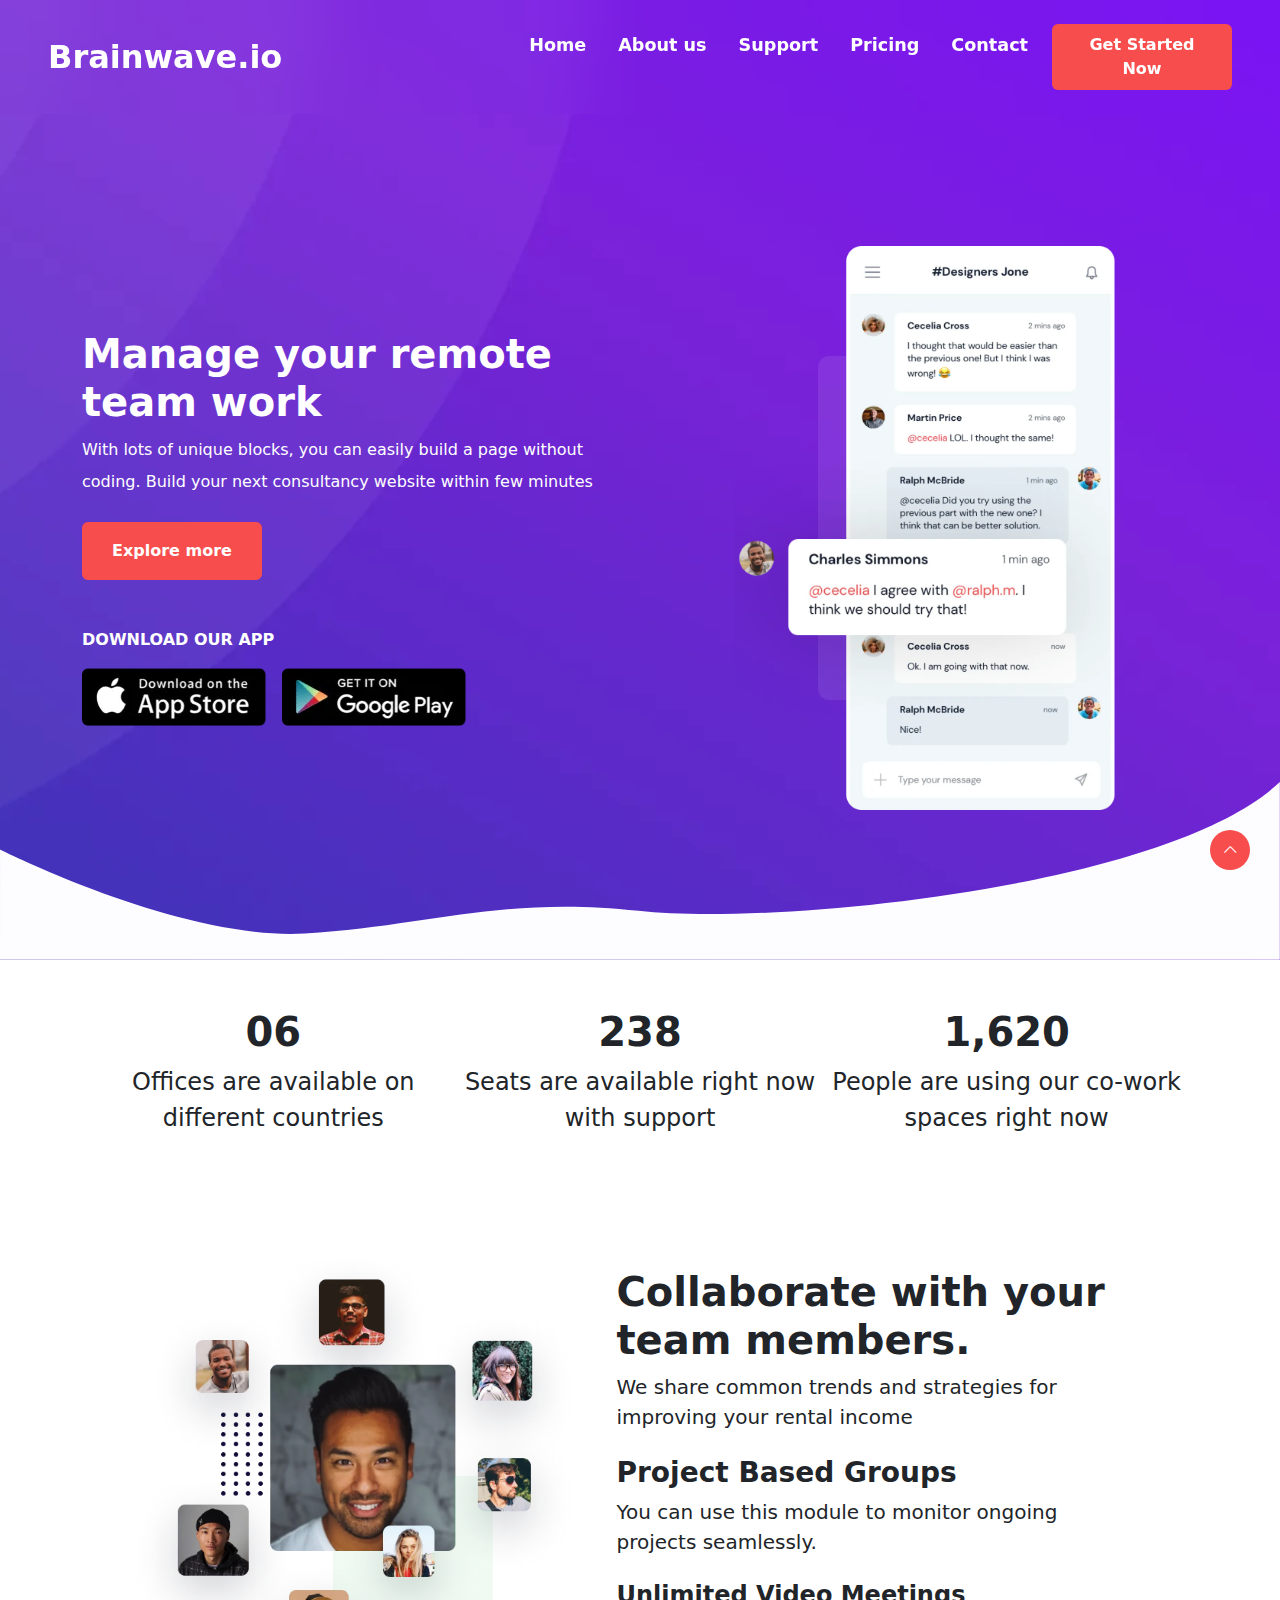
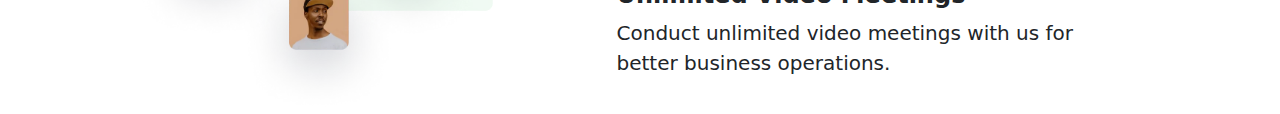
==== index.html @ dad7c4fa "first commit" ====
<!doctype html>
<html lang="en">
  <head>
    <meta charset="utf-8">
    <meta name="viewport" content="width=device-width, initial-scale=1">
    <title>Bootstrap demo</title>
    <link rel="stylesheet" href="styles.css">
    <link rel="stylesheet" href="https://cdn.jsdelivr.net/npm/bootstrap-icons@1.11.3/font/bootstrap-icons.min.css">
    <link href="https://cdn.jsdelivr.net/npm/bootstrap@5.3.3/dist/css/bootstrap.min.css" rel="stylesheet" integrity="sha384-QWTKZyjpPEjISv5WaRU9OFeRpok6YctnYmDr5pNlyT2bRjXh0JMhjY6hW+ALEwIH" crossorigin="anonymous">
</head>
  <body>
    <nav class="navbar navbar-expand-lg fixed-top navbar-light">
        <a class="navbar-brand text-white ms-5 fs-2" href="#">Brainwave.io</a>
        <button class="navbar-toggler me-5" type="button" data-toggle="collapse" data-target="#navbarNav" aria-controls="navbarNav" aria-expanded="false" aria-label="Toggle navigation">
          <span class="navbar-toggler-icon"></span>
        </button>
        <div class="collapse navbar-collapse" id="navbarNav">
          <ul class="navbar-nav fw-bold ms-auto gap-3 me-5 ps-5 py-3">
            <li class="nav-item">
              <a class="nav-link" href="#">Home</a>
            </li>
            <li class="nav-item">
              <a class="nav-link" href="#">About us</a>
            </li>
            <li class="nav-item">
              <a class="nav-link" href="#">Support</a>
            </li>
            <li class="nav-item">
              <a class="nav-link" href="#">Pricing</a>
            </li>
            <li class="nav-item">
              <a class="nav-link" href="#">Contact</a>
            </li>
            <li class="nav-item">
              <button class="btn btn-custom text-white fw-bold px-3 py-2" href="#">Get Started Now</button>
            </li>
          </ul>
        </div>
      </nav>
    <section class="hero overflow-hidden position-relative z-0 mb-4 mb-lg-0  ">
        <div class="hero-background pt-5">
            <div class="container mt-5 ">
                <div class="row gy-4 gy-md-8 pt-10 pt-lg-8 align-items-center">
                    <div class="col-lg-6 text-center text-lg-start">
                        <h1 class="fs-1 fs-lg-1 text-white fw-bold mb-2 mt-3 mt-lg-0">
                            Manage your remote team work
                        </h1>
                       <p class="fs-8 text-white mb-3 mb-lg-4 lh-lg">With lots of unique blocks, you can easily build a page without coding. Build your next consultancy website within few minutes</p>
                        <div><button class="btn btn-custom text-white px-4  fw-bold py-3"> Explore more</button></div>
                        <p class="mb-x1 text-white fs-10 button-text text-uppercase fw-bold lh-base text-300 mt-5">Download our app</p>
                        <div class="d-flex flex-wrap justify-content-center justify-content-lg-start gap-3 position-relative z-2">
                          <img class="img-fluid pointer" src="assets/App_Store.webp" alt="App Store">
                          <img class="img-fluid pointer"  src="assets/Play_Store.webp" alt="Google Play">
                      </div>
                    </div>
                    <div class="col-lg-6 position-lg-relative">
                        <div class="position-lg-absolute text-center z-1">
                            <img class="img-fluid" style="width: 70%;" src="assets/Frame.webp" alt="">
                        </div>
                    </div>
                </div>
            </div>
        </div>
        <div class="position-absolute bottom-0 start-0 end-0 z-1">
          <img class="w-100 " src="assets/Wave.svg" alt="">
        </div>
    </section>



    <section>
      <div class="container mt-5">
        <div class="row pb-6 pb-lg-8 g-3 g-lg-8 px-3 text-center">
          <div class="col-12 col-md-4">
            <h2 class="fw-bold fs-1 mb-2">06</h2>
            <p class=" fs-4 ">Offices are available on different countries</p>
          </div>
          <div class="col-12 col-md-4">
            <h3 class="fw-bold fs-1 mb-2">238</h3>
            <p class=" fs-4">Seats are available right now with support</p>
          </div>
          <div class="col-12 col-md-4">
            <h3 class="fw-bold fs-1 mb-2">1,620</h3>
            <p class=" fs-4"> People are using our co-work spaces right now</p>
          </div>
        </div>
      </div>
    </section>

    <section class="mt-5">
      <div class="container pt-5">
        <div class="row d-flex align-items-center justify-content-center">
          <div class="col-12 col-lg-6 col-xl-5">
            <div class="image-grid-placeholder">
              <img src="assets/Team.webp" alt="Placeholder Image" class="img-fluid">
            </div>
          </div>
          <div class="col-md-6 px-4">
            <h2 class="fs-1 fw-bold mb-2 text-center text-lg-start">Collaborate with your team members.</h2>
            <p class="fs-5 mb-4 text-center text-lg-start"">We share common trends and strategies for improving your rental income</p>

            <h3 class="fs-3 fw-bold mt-4">Project Based Groups</h3>
            <p class="fs-5 mb-3">You can use this module to monitor ongoing projects seamlessly.</p>

            <h3 class="fs-4 fw-bold mt-4">Unlimited Video Meetings</h3>
            <p class="fs-5">Conduct unlimited video meetings with us for better business operations.</p>
          </div>
        </div>
      </div>
    </section>

    <a href="#" class="to-top text-center"><i class="bi bi-chevron-up text-white"></i> </a>
    <script>
       var nav = document.querySelector('nav');

      window.addEventListener('scroll', function() {
      if (window.pageYOffset > 50) {
      nav.classList.add('bg-dark', 'shadow');
     } else {
     nav.classList.remove('bg-dark', 'shadow');
    }
});

    </script>
      <script src="https://code.jquery.com/jquery-3.5.1.slim.min.js"></script>
      <script src="https://cdn.jsdelivr.net/npm/@popperjs/core@2.5.3/dist/umd/popper.min.js"></script>
      <script src="https://stackpath.bootstrapcdn.com/bootstrap/4.5.2/js/bootstrap.min.js"></script>
    <script src="https://cdn.jsdelivr.net/npm/bootstrap@5.3.3/dist/js/bootstrap.bundle.min.js" integrity="sha384-YvpcrYf0tY3lHB60NNkmXc5s9fDVZLESaAA55NDzOxhy9GkcIdslK1eN7N6jIeHz" crossorigin="anonymous"></script>
  </body>
</html>
---- styles.css ----
html {
    scroll-behavior: smooth;
    overflow-x: hidden !important;
  }
  ::selection {
    color: rgb(255, 255, 255) !important;
    background: rgb(71, 193, 1);
  }
  
  :root{
    --button-bg: #F74D4D;
    --button-hover: #b43636;

  }  

  .navbar-brand {
    color: white;
    font-weight: bold;
  }
  .navbar-scrolled{
    background-color: rgb(49, 60, 89) !important;
  }
  .navbar-nav .nav-link {
    color: white !important;
  }
  .btn-custom {
    background-color:  var(--button-bg) !important;
    color: white;
  }
  .btn-custom:hover{
    background-color: var(--button-hover) !important;
  }
  .pointer:hover {
    cursor: pointer;
  }
  img{
    height: 100%;
    object-fit: cover;
  }
  .to-top{
    background-color: var(--button-bg);
    position: fixed !important;
    bottom: 30px !important;
    right: 30px !important;
    width: 40px;
    height: 40px;
  display: flex !important;
  align-items: center !important;;
  justify-content: center !important;
  font-size: 15px !important;
  border-radius: 50%;
  }

 .hero-background{
    background-image: url('assets/BG.webp');
    background-position: center;
    background-size: cover !important;
    background-repeat: no-repeat;
    min-height: 60rem !important;
    display: flex !important;
    align-items: center;
 }

.hero-section {
  padding: 50px 20px;
}
.hero-section h1 {
  font-size: 3rem;
  font-weight: bold;
}
.hero-section p {
  font-size: 1.25rem;
  margin: 20px 0;
}
.btn-custom {
  background-color: var(--button-bg);
  color: white;
  border: none;
  padding: 10px 20px;
  font-size: 1.2rem;
  border-radius: 5px;
  width: 20vh;
}
.chat-placeholder {
  background-color: #dfe6e9;
  width: 300px;
  height: 600px;
  border-radius: 20px;
}
.app-buttons {
  margin-top: 20px;
}
.app-buttons img {
  width: 150px;
  margin: 10px;
}
.navbar {
  background-color: transparent !important;
  backdrop-filter: blur(30px) !important;
  transition: .5s;
}
.navbar-light .navbar-toggler-icon{
  background-image: url("data:image/svg+xml,%3csvg xmlns='http://www.w3.org/2000/svg' viewBox='0 0 30 30'%3e%3cpath stroke='rgba%28255, 255, 255, 1%29' stroke-linecap='round' stroke-miterlimit='10' stroke-width='2' d='M4 7h22M4 15h22M4 23h22'/%3e%3c/svg%3e");
}
.navbar-light .navbar-toggler{
  border: 0;
}
.navbar-nav .nav-link {
  color: white !important;
  font-size: 1.1rem;
}
.btn-get-started {
  background-color: var(--button-bg);
  color: white;
  border: none;
  border-radius: 5px;
  padding: 5px 10px;
  font-size: 1rem;
}
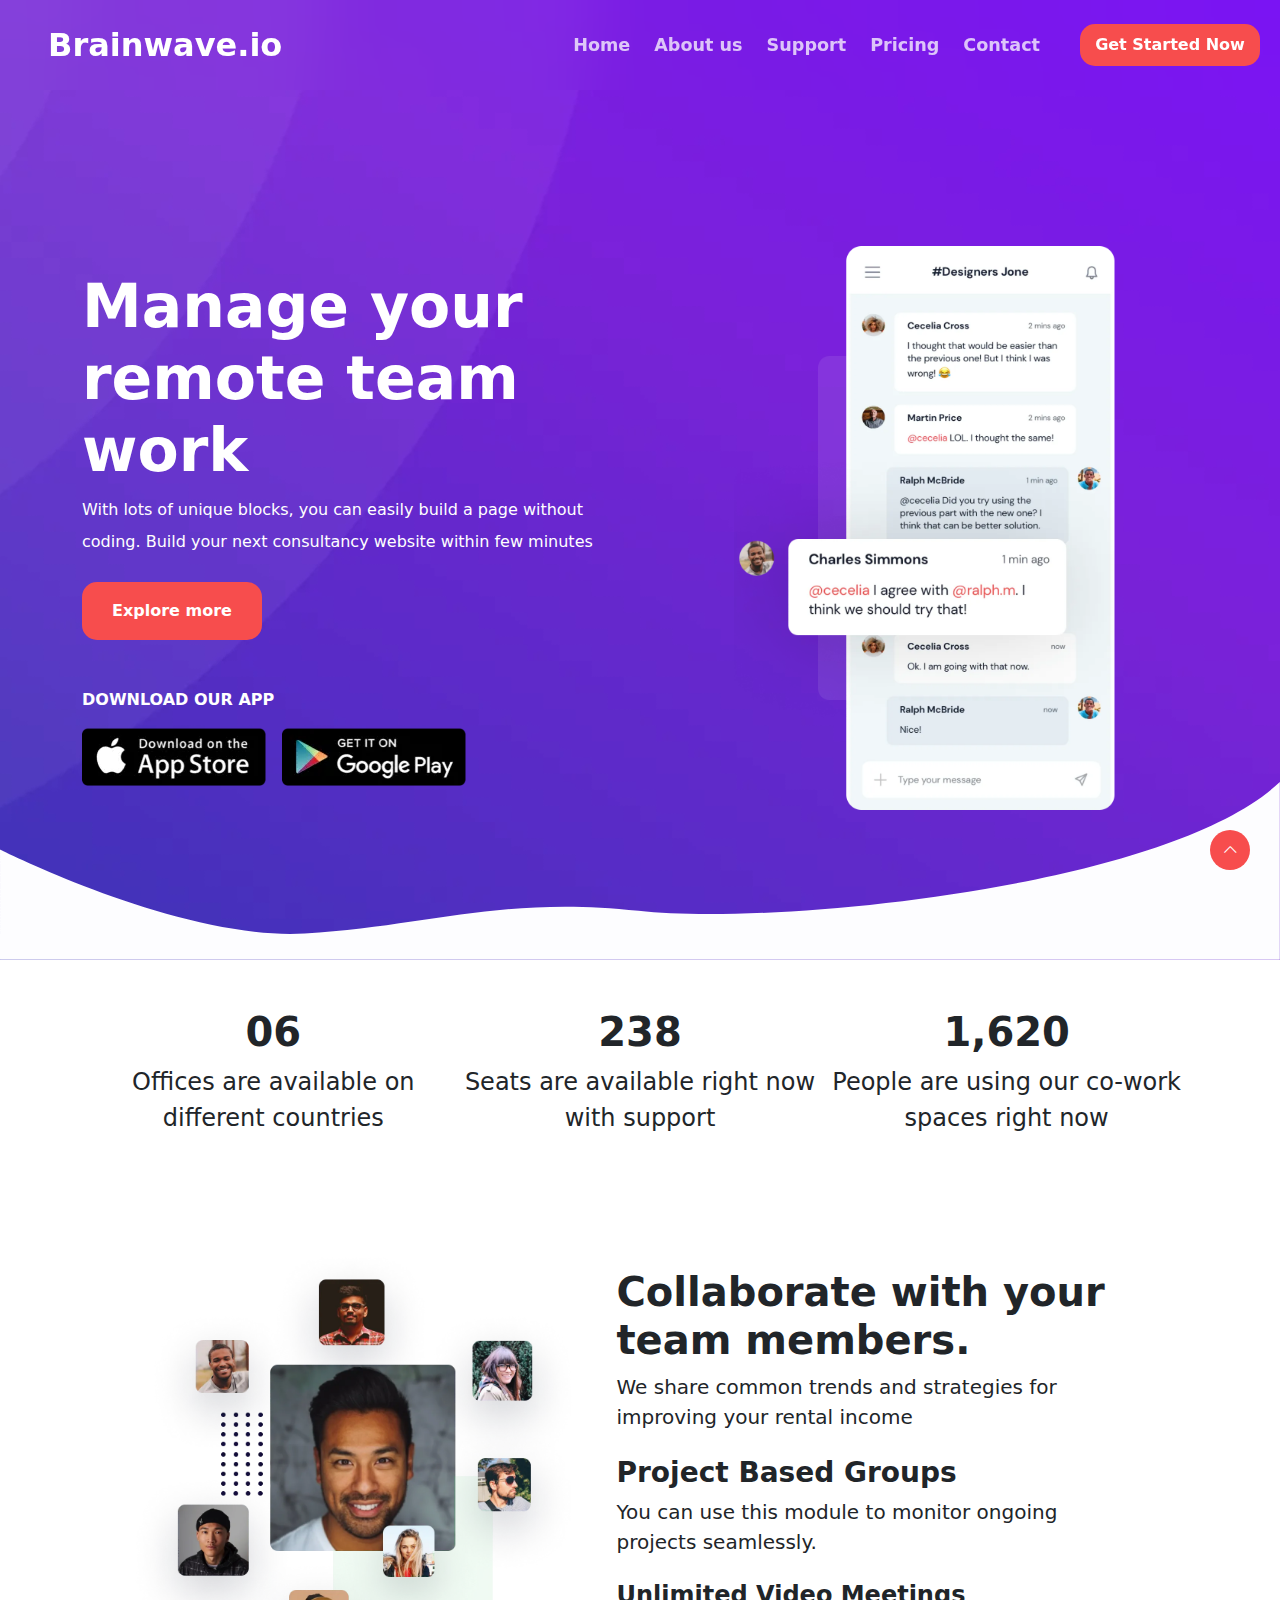
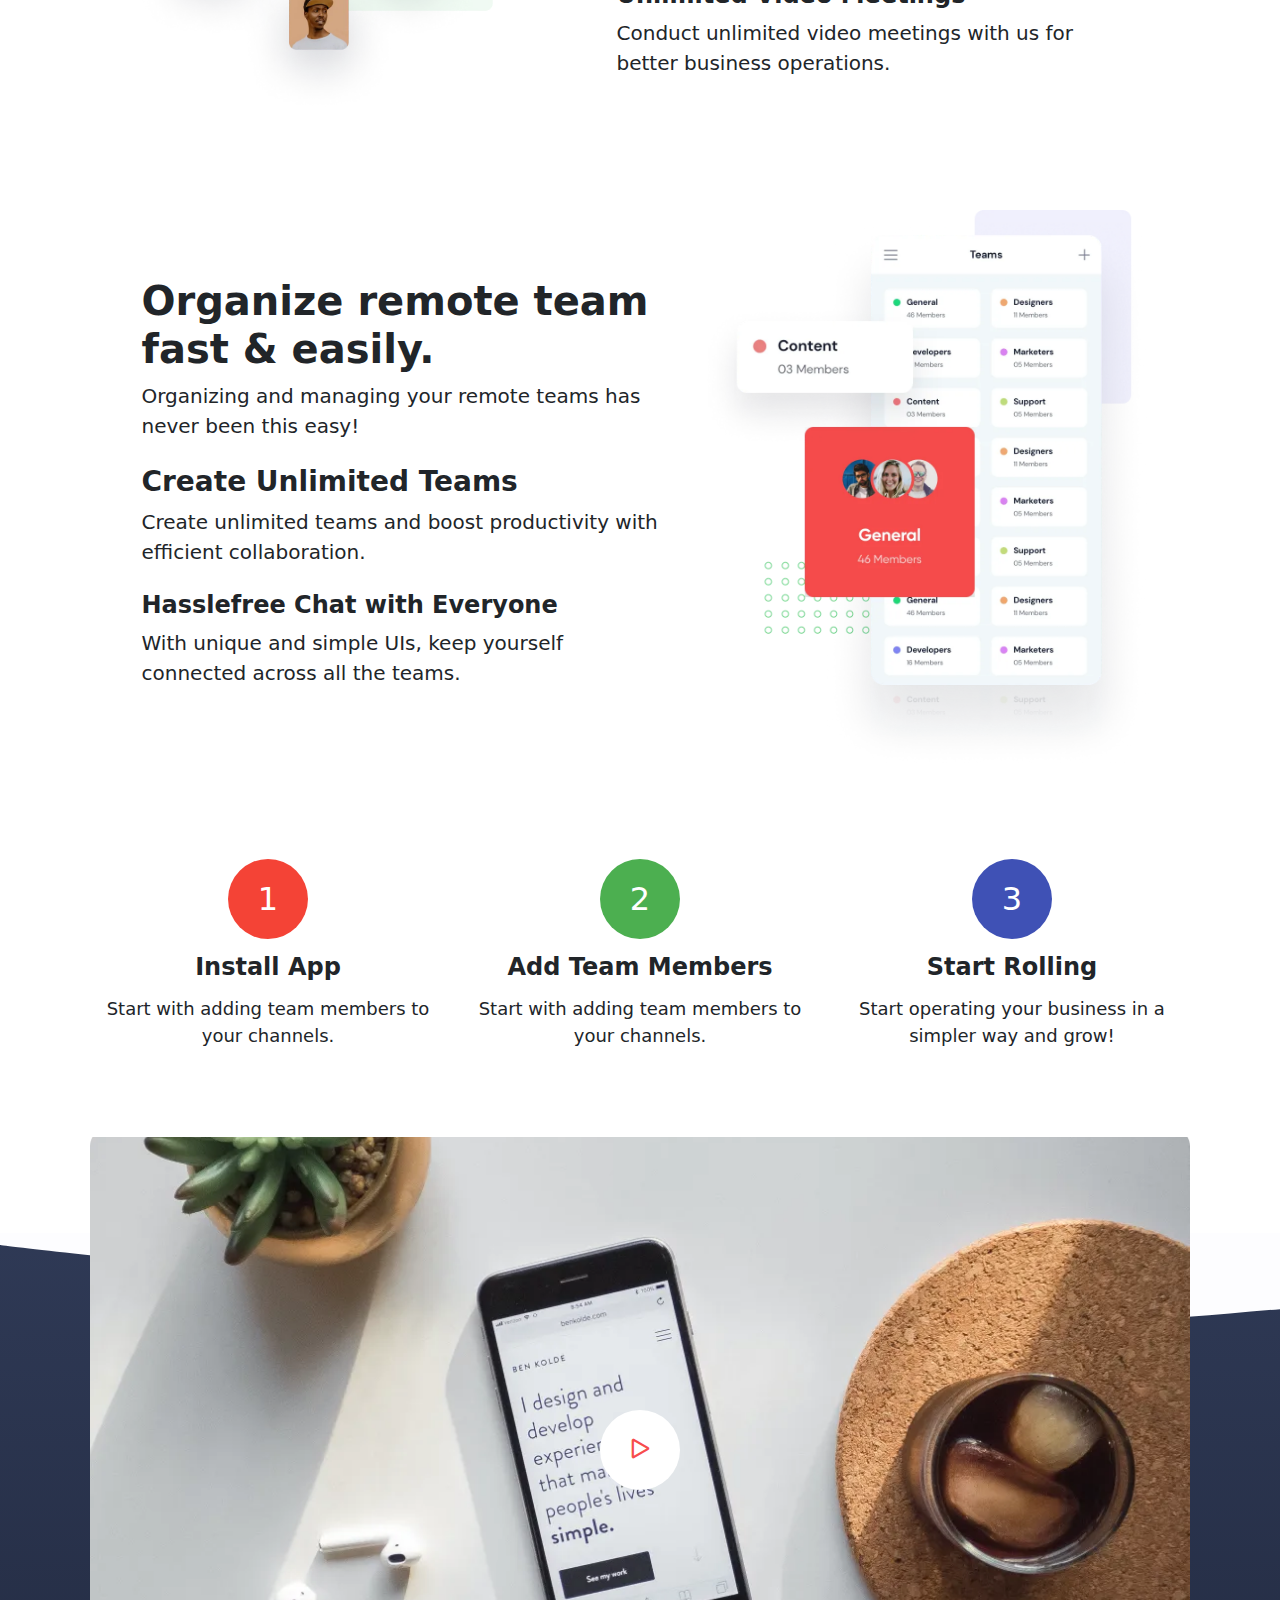
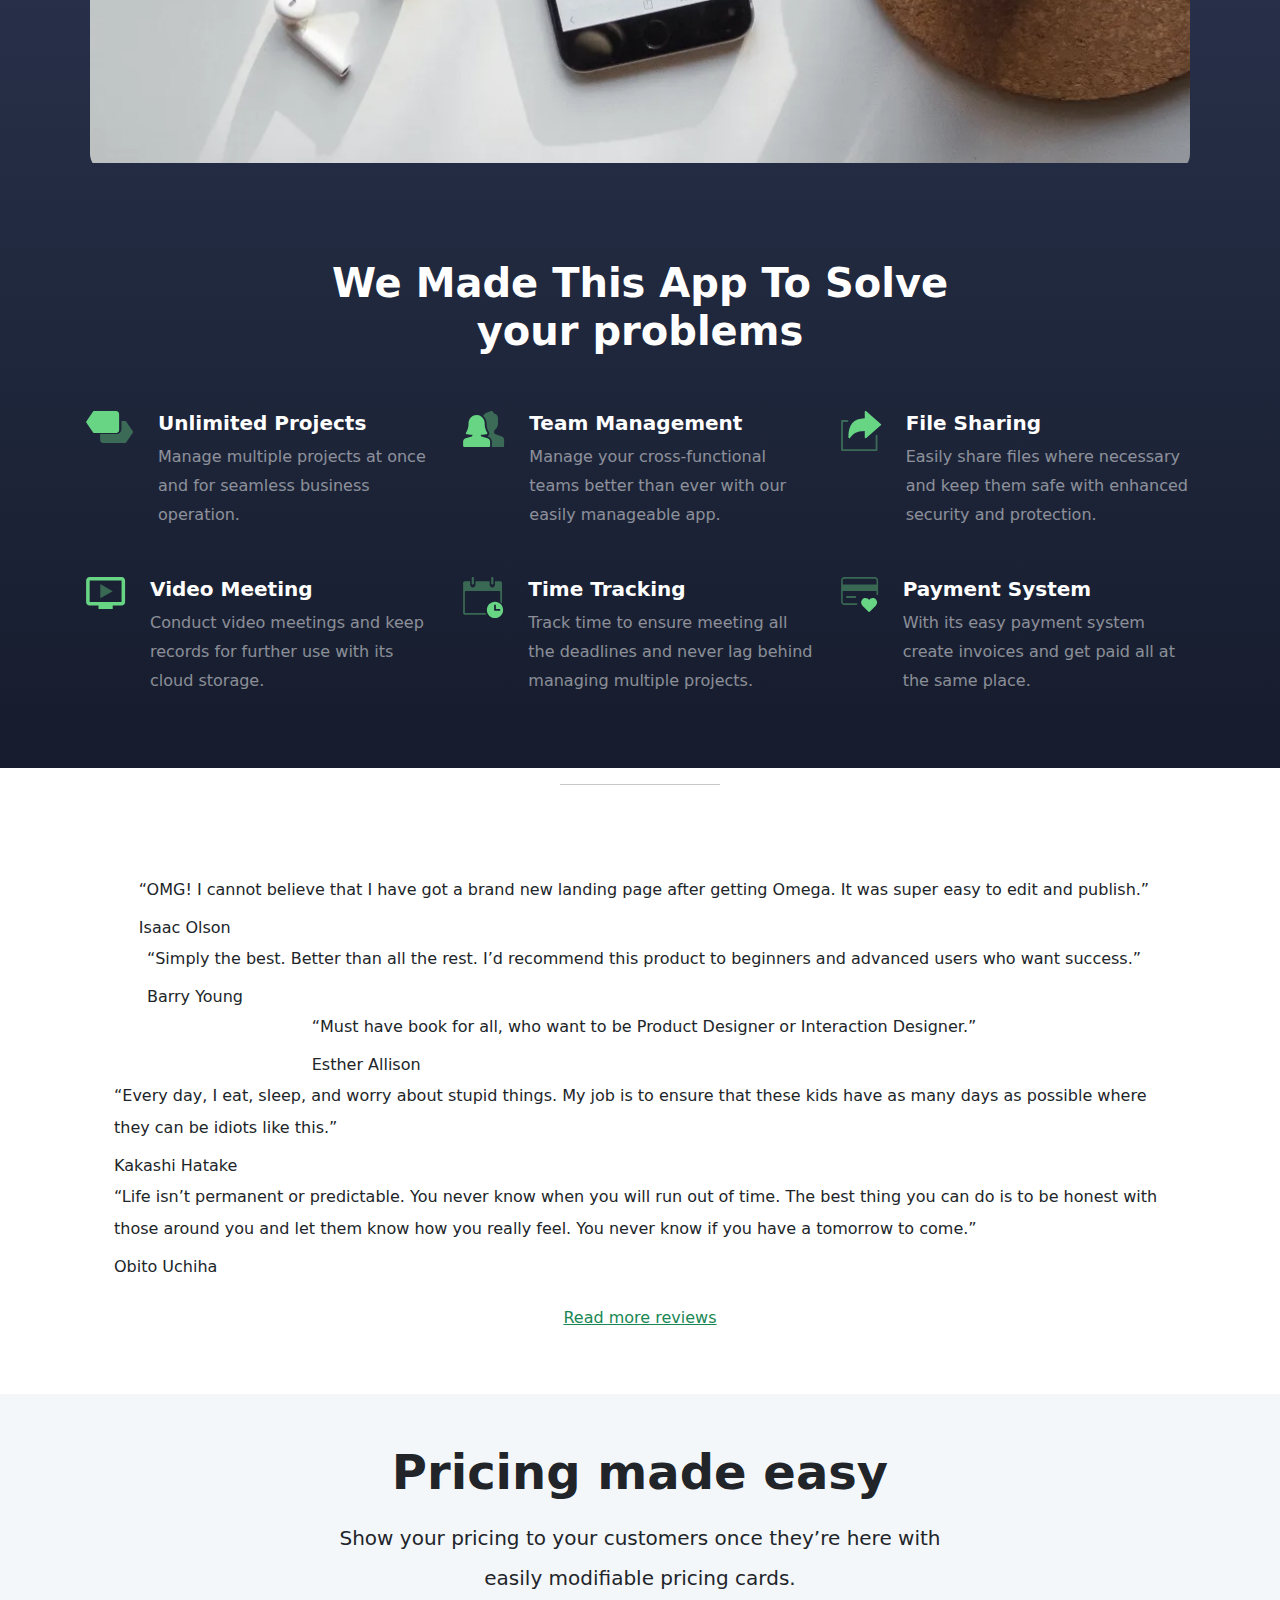
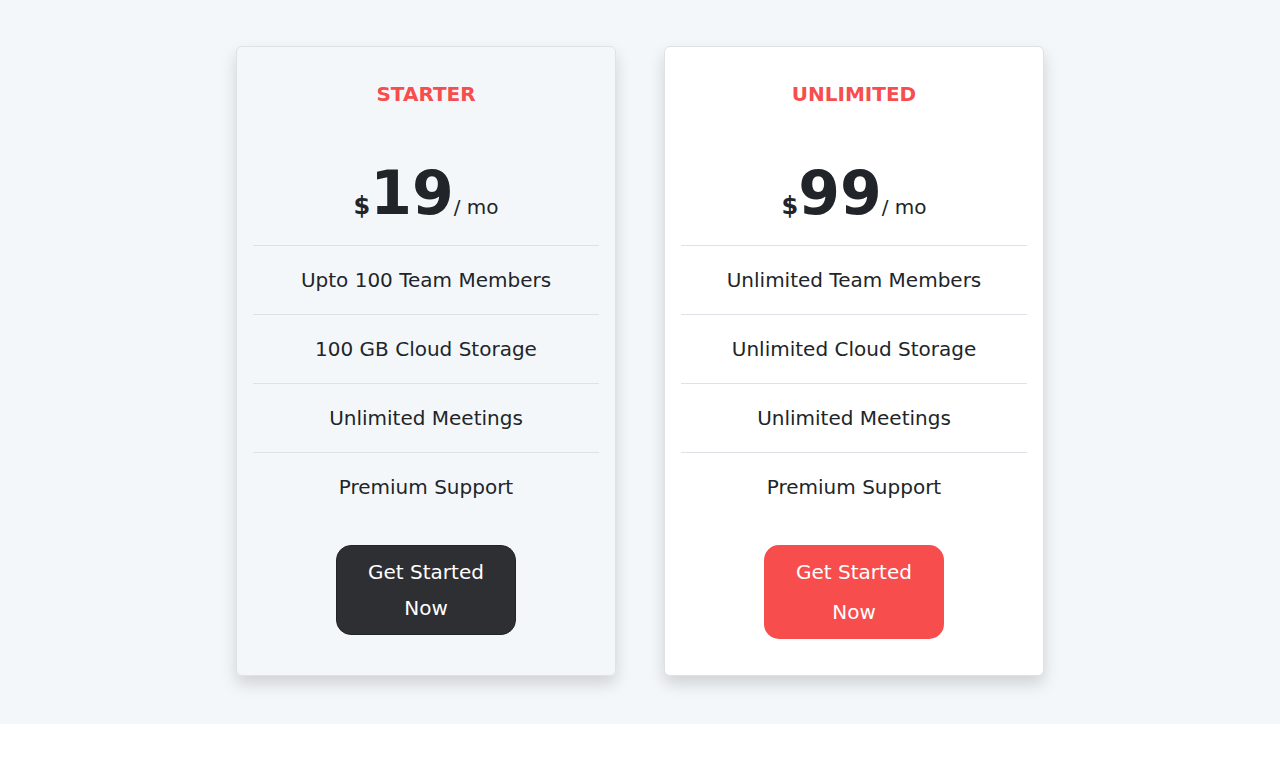
==== commit cfa7e80d: "commit" ====
--- a/index.html
+++ b/index.html
@@ -2,39 +2,48 @@
 <html lang="en">
   <head>
     <meta charset="utf-8">
+    <meta name="description" content="Practicing bootstrap">
     <meta name="viewport" content="width=device-width, initial-scale=1">
-    <title>Bootstrap demo</title>
+    <title>brainwaveio | Landing Page Template</title>
     <link rel="stylesheet" href="styles.css">
     <link rel="stylesheet" href="https://cdn.jsdelivr.net/npm/bootstrap-icons@1.11.3/font/bootstrap-icons.min.css">
     <link href="https://cdn.jsdelivr.net/npm/bootstrap@5.3.3/dist/css/bootstrap.min.css" rel="stylesheet" integrity="sha384-QWTKZyjpPEjISv5WaRU9OFeRpok6YctnYmDr5pNlyT2bRjXh0JMhjY6hW+ALEwIH" crossorigin="anonymous">
 </head>
   <body>
-    <nav class="navbar navbar-expand-lg fixed-top navbar-light">
-        <a class="navbar-brand text-white ms-5 fs-2" href="#">Brainwave.io</a>
-        <button class="navbar-toggler me-5" type="button" data-toggle="collapse" data-target="#navbarNav" aria-controls="navbarNav" aria-expanded="false" aria-label="Toggle navigation">
+    <nav class="navbar navbar-expand-lg fixed-top navbar-light pe-3 py-2">
+        <a class="navbar-brand text-white ms-5 fs-2 navbar-991-none" href="#">Brainwave.io</a>
+        <a href="navbar-brand text-white fs-2 "><img src="assets/logo.svg" alt="smaller-logo" class="ms-3 logo-dp"></a>
+
+
+
+
+        <a href="" class="btn btn-custom text-white fw-bold me-1  py-2">Get Started Now</a>
+
+        <button class="navbar-toggler me-2" type="button" data-toggle="collapse" data-target="#navbarNav" aria-controls="navbarNav" aria-expanded="false" aria-label="Toggle navigation">
           <span class="navbar-toggler-icon"></span>
         </button>
         <div class="collapse navbar-collapse" id="navbarNav">
-          <ul class="navbar-nav fw-bold ms-auto gap-3 me-5 ps-5 py-3">
+          <ul class="navbar-nav fw-bold ms-auto  gap-2 me-2 px-4 py-3">
             <li class="nav-item">
               <a class="nav-link" href="#">Home</a>
             </li>
             <li class="nav-item">
-              <a class="nav-link" href="#">About us</a>
+              <a class="nav-link border-top-nav" href="#about">About us</a>
+            </li>
+            <li class="nav-item ">
+              <a class="nav-link border-top-nav " href="#">Support</a>
             </li>
             <li class="nav-item">
-              <a class="nav-link" href="#">Support</a>
+              <a class="nav-link border-top-nav" href="#">Pricing</a>
             </li>
             <li class="nav-item">
-              <a class="nav-link" href="#">Pricing</a>
+              <a class="nav-link border-top-nav" href="#">Contact</a>
             </li>
-            <li class="nav-item">
-              <a class="nav-link" href="#">Contact</a>
-            </li>
-            <li class="nav-item">
-              <button class="btn btn-custom text-white fw-bold px-3 py-2" href="#">Get Started Now</button>
-            </li>
+            
+              
+            
           </ul>
+          
         </div>
       </nav>
     <section class="hero overflow-hidden position-relative z-0 mb-4 mb-lg-0  ">
@@ -42,7 +51,7 @@
             <div class="container mt-5 ">
                 <div class="row gy-4 gy-md-8 pt-10 pt-lg-8 align-items-center">
                     <div class="col-lg-6 text-center text-lg-start">
-                        <h1 class="fs-1 fs-lg-1 text-white fw-bold mb-2 mt-3 mt-lg-0">
+                        <h1 class="fs-lg-1 text-white fw-bold mb-2 mt-3 mt-lg-0" style="font-size: 3.75rem;">
                             Manage your remote team work
                         </h1>
                        <p class="fs-8 text-white mb-3 mb-lg-4 lh-lg">With lots of unique blocks, you can easily build a page without coding. Build your next consultancy website within few minutes</p>
@@ -68,7 +77,7 @@
 
 
 
-    <section>
+    <section class="mb-5">
       <div class="container mt-5">
         <div class="row pb-6 pb-lg-8 g-3 g-lg-8 px-3 text-center">
           <div class="col-12 col-md-4">
@@ -87,17 +96,17 @@
       </div>
     </section>
 
-    <section class="mt-5">
-      <div class="container pt-5">
+    <section class="mt-5"  id="about">
+      <div class="container pt-5 ">
         <div class="row d-flex align-items-center justify-content-center">
           <div class="col-12 col-lg-6 col-xl-5">
             <div class="image-grid-placeholder">
               <img src="assets/Team.webp" alt="Placeholder Image" class="img-fluid">
             </div>
           </div>
-          <div class="col-md-6 px-4">
+          <div class="col-md-6 px-4" >
             <h2 class="fs-1 fw-bold mb-2 text-center text-lg-start">Collaborate with your team members.</h2>
-            <p class="fs-5 mb-4 text-center text-lg-start"">We share common trends and strategies for improving your rental income</p>
+            <p class="fs-5 mb-4 text-center text-lg-start">We share common trends and strategies for improving your rental income</p>
 
             <h3 class="fs-3 fw-bold mt-4">Project Based Groups</h3>
             <p class="fs-5 mb-3">You can use this module to monitor ongoing projects seamlessly.</p>
@@ -109,7 +118,252 @@
       </div>
     </section>
 
-    <a href="#" class="to-top text-center"><i class="bi bi-chevron-up text-white"></i> </a>
+
+    <section class="mt-5 mb-5" >
+      <div class="container pt-5 mt-5">
+        <div class="row d-flex align-items-center justify-content-center">
+          
+          <div class="col-md-6 px-4" id="about">
+            <h2 class="fs-1 fw-bold mb-2 text-center text-lg-start">Organize remote team fast & easily.</h2>
+            <p class="fs-5 mb-4 text-center text-lg-start">Organizing and managing your remote teams has never been this easy!</p>
+
+            <h3 class="fs-3 fw-bold mt-4">Create Unlimited Teams</h3>
+            <p class="fs-5 mb-3">Create unlimited teams and boost productivity with efficient collaboration.</p>
+
+            <h3 class="fs-4 fw-bold mt-4">Hasslefree Chat with Everyone</h3>
+            <p class="fs-5">With unique and simple UIs, keep yourself connected across all the teams.</p>
+          </div>
+          <div class="col-12 col-lg-6 col-xl-5 order-lg-1">
+            <div class="image-grid-placeholder">
+              <img src="assets/Collaborator.webp" alt="Placeholder Image" class="img-fluid">
+            </div>
+          </div>
+        </div>
+      </div>
+    </section>
+
+    <section class="mb-5">
+      <div class="container">
+        <div class="timeline">
+            <div class="timeline-step">
+                <div class="circle">1</div>
+                <div class="title">Install App</div>
+                <div class="description">Start with adding team members to your channels.</div>
+            </div>
+            <div class="timeline-step">
+                <div class="circle">2</div>
+                <div class="title">Add Team Members</div>
+                <div class="description">Start with adding team members to your channels.</div>
+            </div>
+            <div class="timeline-step">
+                <div class="circle">3</div>
+                <div class="title">Start Rolling</div>
+                <div class="description">Start operating your business in a simpler way and grow!</div>
+            </div>
+        </div>
+    </div>
+    </section>
+
+
+
+
+
+    <section class="experience position-relative overflow-hidden">
+      <div class="position-absolute top-4 start-0 ">
+        <div class="bg-white py-5 " style="width: 130%;"></div>
+        <img class="wave"  src="assets/Wave_2.svg" style="width: 120%; height: 110%; " alt="">
+      </div>
+      <div class="container">
+        <div class="row justify-content-center align-items-center">
+          <div class="position-relative z-1 text-center mb-5">
+            <div class="video-container m-auto">
+              <video muted playsinline id="video">
+                <source src="assets/Tech_video.mp4" type="video/mp4">
+              </video>
+              <div id="overlay" class="overlay"></div>
+              <button type="button" id="button" aria-label="player">
+                <i id="button-icon" class="bi bi-play"></i>
+              </button>
+            </div>
+          </div> 
+          <div class="col-md-8 col-lg-7 py-5">
+            <h1 class="text-white text-center fw-bold">We Made This App To Solve your problems</h1>
+          </div>
+          <div class="col-12">
+            <div class="row gy-4 px-1 pb-5">
+              <div class="col-12 col-md-6 col-lg-4 d-flex align-items-start gap-4 pb-4" >
+                <img src="assets/icons/roadmap.svg" alt="">
+                <div>
+                  <h1 class="fs-5 text-white fw-bold">Unlimited Projects</h1>
+                  <p class="text-white text-opacity-50 lh-xl mb-0">Manage multiple projects at once and for seamless business operation.</p>
+                </div>
+              </div>
+              <div class="col-12 col-md-6 col-lg-4 d-flex align-items-start gap-4 pb-4">
+                <img src="assets/icons/users-wm.svg" alt="">
+                <div>
+                  <h1 class="fs-5 text-white fw-bold">Team Management</h1>
+                  <p class="text-white text-opacity-50 lh-xl mb-0">Manage your cross-functional teams better than ever with our easily manageable app.</p>
+                </div>
+              </div>
+              <div class="col-12 col-md-6 col-lg-4 d-flex align-items-start gap-4 pb-4">
+                <img src="assets/icons/share-91.svg" alt="">
+                <div>
+                  <h1 class="fs-5 text-white fw-bold">File Sharing</h1>
+                  <p class="text-white text-opacity-50 lh-xl mb-0">Easily share files where necessary and keep them safe with enhanced security and protection.</p>
+                </div>
+              </div>
+              <div class="col-12 col-md-6 col-lg-4 d-flex align-items-start gap-4 pb-4">
+                <img src="assets/icons/video_meeting.svg" alt="">
+                <div>
+                  <h1 class="fs-5 text-white fw-bold">Video Meeting</h1>
+                  <p class="text-white text-opacity-50 lh-xl mb-0">Conduct video meetings and keep records for further use with its cloud storage.</p>
+                </div>
+              </div>
+              <div class="col-12 col-md-6 col-lg-4 d-flex align-items-start gap-4 pb-4">
+                <img src="assets/icons/opening-times.svg" alt="">
+                <div>
+                  <h1 class="fs-5 text-white fw-bold">Time Tracking</h1>
+                  <p class="text-white text-opacity-50 lh-xl mb-0">Track time to ensure meeting all the deadlines and never lag behind managing multiple projects.</p>
+                </div>
+              </div>
+              <div class="col-12 col-md-6 col-lg-4 d-flex align-items-start gap-4 pb-4">
+                <img src="assets/icons/card-favorite.svg" alt="">
+                <div>
+                  <h1 class="fs-5 text-white fw-bold">Payment System</h1>
+                  <p class="text-white text-opacity-50 lh-xl mb-0">With its easy payment system create invoices and get paid all at the same place.</p>
+                </div>
+              </div>
+            </div>
+          </div>
+        </div>
+        
+          
+      </div>
+        
+    </section>
+    
+
+    <section>
+      <div class="mx-auto text-center">
+        <hr class="horizontal-line d-inline-block"/>
+      </div>
+      <div class="container pb-8 pb-lg-10">
+        <div class="row justify-content-center">
+          <div class="col-md-8 col-lg-7">
+            <h2 class="fs-6 fs-lg-5 fw-bold text-white text-center pt-7 pb-4 pt-lg-9 pb-lg-6 lh-lg"> <span class="underline"> 1,749 remote teams </span>have shared their experience with our app!</h2>
+          </div>
+          <div class="col-12 mb-4 mb-lg-6">
+            <div class="row g-2">
+              <div class="swiper-theme-container">
+                <div class="swiper position-relative" data-swiper='{"spaceBetween":20,"mousewheel":{"forceToAxis":true,"sensitiviye":20,"releaseOnEdges":true},"autoplay":{"delay":3000,"disableOnInteraction":false},"breakpoints":{"0":{"slidesPerView":1,"direction":"horizontal","centeredSlide":true,"loop":true},"768":{"direction":"horizontal","centeredSlide":true,"slidesPerView":2,"loop":true},"992":{"slidesPerView":3,"direction":"vertical","loop":false}}}'>
+                  <div class="swiper-wrapper">
+                    <div class="col-12 swiper-slide">
+                      <div class="d-flex justify-content-center gap-2">
+                        <div class="d-flex flex-column flex-lg-row gap-2 px-4 py-x1 review-card-1">
+                          <div class="text-center text-lg-start"><img class="card-image rounded-circle object-fit-cover" src="assets/img/feedback/reviewer_1.webp" alt="" /></div>
+                          <div class="text-center text-lg-start">
+                            <p class="fs-8 mb-2 lh-lg line-clamp-3 text-1100">“OMG! I cannot believe that I have got a brand new landing page after getting Omega. It was super easy to edit and publish.”</p>
+                            <p class="text-800 lh-xl mb-0">Isaac Olson</p>
+                          </div>
+                        </div>
+                      </div>
+                    </div>
+                    <div class="col-12 swiper-slide">
+                      <div class="d-flex justify-content-center gap-2">
+                        <div class="d-flex flex-column flex-lg-row gap-2 px-4 py-x1 review-card-2">
+                          <div class="text-center text-lg-start"><img class="card-image rounded-circle object-fit-cover" src="assets/img/feedback/reviewer_2.webp" alt="" /></div>
+                          <div class="text-center text-lg-start">
+                            <p class="fs-8 mb-2 lh-lg line-clamp-3 text-1100">“Simply the best. Better than all the rest. I’d recommend this product to beginners and advanced users who want success.”</p>
+                            <p class="text-800 lh-xl mb-0">Barry Young</p>
+                          </div>
+                        </div>
+                      </div>
+                    </div>
+                    <div class="col-12 swiper-slide">
+                      <div class="d-flex justify-content-center gap-2">
+                        <div class="d-flex flex-column flex-lg-row gap-2 px-4 py-x1 review-card-3">
+                          <div class="text-center text-lg-start"><img class="card-image rounded-circle object-fit-cover" src="assets/img/feedback/reviewer_3.webp" alt="" /></div>
+                          <div class="text-center text-lg-start">
+                            <p class="fs-8 mb-2 lh-lg line-clamp-3 text-1100">“Must have book for all, who want to be Product Designer or Interaction Designer.”</p>
+                            <p class="text-800 lh-xl mb-0">Esther Allison</p>
+                          </div>
+                        </div>
+                      </div>
+                    </div>
+                    <div class="col-12 swiper-slide">
+                      <div class="d-flex justify-content-center gap-2">
+                        <div class="d-flex flex-column flex-lg-row gap-2 px-4 py-x1 review-card-4">
+                          <div class="text-center text-lg-start"><img class="card-image rounded-circle object-fit-cover" src="assets/img/feedback/kakashi.webp" alt="" /></div>
+                          <div class="text-center text-lg-start">
+                            <p class="fs-8 mb-2 lh-lg line-clamp-3 text-1100">“Every day, I eat, sleep, and worry about stupid things. My job is to ensure that these kids have as many days as possible where they can be idiots like this.”</p>
+                            <p class="text-800 lh-xl mb-0">Kakashi Hatake</p>
+                          </div>
+                        </div>
+                      </div>
+                    </div>
+                    <div class="col-12 swiper-slide">
+                      <div class="d-flex justify-content-center gap-2">
+                        <div class="d-flex flex-column flex-lg-row gap-2 px-4 py-x1 review-card-5">
+                          <div class="text-center text-lg-start"><img class="card-image rounded-circle object-fit-cover" src="assets/img/feedback/obito.webp" alt="" /></div>
+                          <div class="text-center text-lg-start">
+                            <p class="fs-8 mb-2 lh-lg line-clamp-3 text-1100">“Life isn’t permanent or predictable. You never know when you will run out of time. The best thing you can do is to be honest with those around you and let them know how you really feel. You never know if you have a tomorrow to come.”</p>
+                            <p class="text-800 lh-xl mb-0">Obito Uchiha</p>
+                          </div>
+                        </div>
+                      </div>
+                    </div>
+                  </div>
+                </div>
+              </div>
+            </div>
+          </div>
+          <div class="text-center mb-5 pb-3"><a class="py-1 link-success" href="#!"><span>Read more reviews </span><span class="uil uil-arrow-right icon"></span></a></div>
+        </div>
+      </div>
+    </section>
+
+
+    <section class="bg-pricing" id="pricing">
+      <div class="container py-5 mb-5">
+        <div class="row justify-content-center">
+          <div class="col-md-8 col-lg-7">
+            <h3 class="fw-bold text-center mb-3 mb-lg-x1 lh-sm" style="font-size: 3rem;">Pricing made easy</h3>
+            <p class="mb-5 text-center lh-lg fw-normal" style="font-size: 1.25rem;">Show your pricing to your customers once they’re here with easily modifiable pricing cards. </p>
+          </div>
+          <div class="col-12" >
+            <div class="d-flex flex-column flex-md-row justify-content-center align-items-center gap-5 ">
+              <div class="p-3 text-center bg-transparent border mb-3 mb-md-0 rounded-2 shadow" style="max-width: 380px;width: 90%; height: 70vh;">
+                <p class="fs-5 text-uppercase mt-3 mb-5 fw-bold ls-2 pricing-text"> Starter</p>
+                <h2 class="mb-3"><span class=" fw-bold" style="font-size: 1.5rem;">$</span><span class=" fw-bold" style="font-size: 3.75rem;">19</span><span class="fs-5 lh-xl font-sans-serif">/ mo</span></h2>
+                <ul class="list-unstyled fs-5 lh-xl fw-light text-1100 ls-1 mt-3">
+                  <li class="py-3 px-2 border-top"> Upto 100 Team Members </li>
+                  <li class="py-3 px-2 border-top"> 100 GB Cloud Storage </li>
+                  <li class="py-3 px-2 border-top"> Unlimited Meetings </li>
+                  <li class="py-3 px-2 border-top"> Premium Support </li>
+                  <li class="mt-4"> <button class="btn btn-dark m-auto btn-lg lh-xl">Get Started Now</button></li>
+                </ul>
+              </div>
+              <div class="p-3 text-center bg-white border rounded-2 shadow" style="max-width: 380px;width: 90%; height: 70vh;">
+                <p class="fs-5 text-uppercase mt-3 mb-5 fw-bold ls-2 pricing-text"> Unlimited</p>
+                <h2 class="mb-3"><span class="fw-bold" style="font-size: 1.5rem;">$</span><span class="fw-bold" style="font-size: 3.75rem;">99</span><span class="fs-5 lh-xl font-sans-serif">/ mo</span></h2>
+                <ul class="list-unstyled fs-5 lh-xl fw-light text-1100 ls-1 mt-3">
+                  <li class="py-3 px-2 border-top"> Unlimited Team Members </li>
+                  <li class="py-3 px-2 border-top"> Unlimited Cloud Storage </li>
+                  <li class="py-3 px-2 border-top"> Unlimited Meetings </li>
+                  <li class="py-3 px-2 border-top"> Premium Support </li>
+                  <li class="mt-4"> <button class="btn btn-custom m-auto text-white fs-5 px-2 lh-lg">Get Started Now</button></li>
+                </ul>
+              </div>
+            </div>
+          </div>
+        </div>
+      </div>
+    </section>
+
+
+
+
+    <a href="#" class="to-top text-center" aria-label="to-top"><i class="bi bi-chevron-up text-white"></i> </a>
     <script>
        var nav = document.querySelector('nav');
 
@@ -118,12 +372,70 @@
       nav.classList.add('bg-dark', 'shadow');
      } else {
      nav.classList.remove('bg-dark', 'shadow');
-    }
-});
-
+      }
+    });
+
+
+
+
+
+    // Video Player
+    document.addEventListener('DOMContentLoaded', function () {
+    var video = document.getElementById('video');
+    var button = document.getElementById('button');
+    var buttonIcon = document.getElementById('button-icon');
+    var overlay = document.getElementById('overlay');
+
+    // Ensure the video is paused on page load
+    video.pause();
+    buttonIcon.classList.add('bi-play');
+    overlay.style.visibility = 'visible';
+
+    button.addEventListener('click', function () {
+      if (video.paused && video.currentTime === 0) {
+        video.play();
+        buttonIcon.classList.remove('bi-play');
+        buttonIcon.classList.add('bi-pause');
+        overlay.style.visibility = 'hidden';
+      } else if (video.paused) {
+        video.play();
+        buttonIcon.classList.remove('bi-play');
+        buttonIcon.classList.add('bi-pause');
+      } else {
+        video.pause();
+        buttonIcon.classList.remove('bi-pause');
+        buttonIcon.classList.add('bi-play');
+      }
+    });
+
+    // Add an event listener for when the video ends
+    video.addEventListener('ended', function () {
+      video.currentTime = 0; // Reset video to the beginning
+      buttonIcon.classList.remove('bi-pause');
+      buttonIcon.classList.add('bi-play');
+      overlay.style.visibility = 'visible';
+    });
+  });
+
+
+  // Swiper Slider
+  var swiperInit = function swiperInit() {
+  if (window.Swiper) {
+    var swipers = document.querySelectorAll('[data-swiper]');
+    swipers.forEach(function (swiper) {
+      var options = utils.getData(swiper, 'swiper');
+      var newSwiper = new window.Swiper(swiper, _objectSpread({}, options));
+      var navbarVerticalToggle = document.querySelector('.navbar-vertical-toggle');
+      if (navbarVerticalToggle) {
+        navbarVerticalToggle.addEventListener('navbar.vertical.toggle', function () {
+          newSwiper.update();
+        });
+      }
+    });
+  }
+};
     </script>
       <script src="https://code.jquery.com/jquery-3.5.1.slim.min.js"></script>
-      <script src="https://cdn.jsdelivr.net/npm/@popperjs/core@2.5.3/dist/umd/popper.min.js"></script>
       <script src="https://stackpath.bootstrapcdn.com/bootstrap/4.5.2/js/bootstrap.min.js"></script>
     <script src="https://cdn.jsdelivr.net/npm/bootstrap@5.3.3/dist/js/bootstrap.bundle.min.js" integrity="sha384-YvpcrYf0tY3lHB60NNkmXc5s9fDVZLESaAA55NDzOxhy9GkcIdslK1eN7N6jIeHz" crossorigin="anonymous"></script>
   </body>
--- a/styles.css
+++ b/styles.css
@@ -5,15 +5,18 @@
   }
   ::selection {
     color: rgb(255, 255, 255) !important;
-    background: rgb(71, 193, 1);
+    background: #68D585;
   }
   
   :root{
     --button-bg: #F74D4D;
     --button-hover: #b43636;
-
+    --linear-bg-color:   linear-gradient(to bottom, #313C59, #161C2D);
   }  
 
+  .logo-dp{
+    display: none;
+  }
   .navbar-brand {
     color: white;
     font-weight: bold;
@@ -22,6 +25,10 @@
     background-color: rgb(49, 60, 89) !important;
   }
   .navbar-nav .nav-link {
+    color: rgba(255, 255, 255, 0.745) !important;
+    font-size: 1.1rem;
+  }
+  .navbar-nav:hover .nav-link:hover{
     color: white !important;
   }
   .btn-custom {
@@ -31,13 +38,11 @@
   .btn-custom:hover{
     background-color: var(--button-hover) !important;
   }
+ 
   .pointer:hover {
     cursor: pointer;
   }
-  img{
-    height: 100%;
-    object-fit: cover;
-  }
+  
   .to-top{
     background-color: var(--button-bg);
     position: fixed !important;
@@ -50,6 +55,11 @@
   justify-content: center !important;
   font-size: 15px !important;
   border-radius: 50%;
+  transition: .4s;
+  }
+  .to-top:hover{
+    background-color: var(--button-hover) ;
+    transition: .4s;
   }
 
  .hero-background{
@@ -61,6 +71,41 @@
     display: flex !important;
     align-items: center;
  }
+ .video-container{
+  max-width: 1100px !important;
+  position: relative;
+
+ }
+ .overlay {
+  position: absolute;
+  top: 0;
+  left: 0;
+  right: 0;
+  bottom: 0;
+  background: url('assets/experiences.webp') center center / cover no-repeat;
+  visibility: visible;
+}
+ #video {
+  width: 100% !important;
+  border-radius: 1.25rem !important;
+ }
+
+ #button {
+  width: 80px;
+  height: 80px;
+  border-radius: 50%;
+  background-color: white !important;
+  border: 0;
+  top: 50%;
+  left: 50%;
+  position: absolute;
+  transform: translate(-50%, -50%) !important;
+  transition: .5 ease;
+ }
+ #button i{
+  color: var(--button-bg);
+  font-size: 35px;
+ }
 
 .hero-section {
   padding: 50px 20px;
@@ -73,14 +118,29 @@
   font-size: 1.25rem;
   margin: 20px 0;
 }
+.btn{
+  order: 1; margin-left: auto; margin-right: 30px;
+}
 .btn-custom {
   background-color: var(--button-bg);
   color: white;
   border: none;
   padding: 10px 20px;
   font-size: 1.2rem;
-  border-radius: 5px;
+  border-radius: 15px !important;
   width: 20vh;
+}
+.btn-dark {
+  background-color: #2E2F33 !important;
+  color: white;
+  border: none;
+  padding: 10px 20px;
+  font-size: 1.2rem;
+  border-radius: 15px !important;
+  width: 20vh;
+}
+.btn-dark:hover{
+  background-color: #585858 !important;
 }
 .chat-placeholder {
   background-color: #dfe6e9;
@@ -106,9 +166,10 @@
 .navbar-light .navbar-toggler{
   border: 0;
 }
-.navbar-nav .nav-link {
-  color: white !important;
-  font-size: 1.1rem;
+.horizontal-line{
+  width: 10.06rem;
+  height: 3px;
+  background-color: rgba(255, 255, 255, 0.15);
 }
 .btn-get-started {
   background-color: var(--button-bg);
@@ -117,4 +178,91 @@
   border-radius: 5px;
   padding: 5px 10px;
   font-size: 1rem;
+}
+.timeline {
+  display: flex;
+  flex-direction: row;
+  justify-content: space-around;
+  align-items: center;
+  text-align: center;
+  padding: 20px 0;
+}
+.timeline-step {
+  flex: 1;
+  padding: 20px;
+}
+.timeline-step .circle {
+  width: 80px;
+  height: 80px;
+  border-radius: 50%;
+  background-color: #f44336; /* Default color for circle 1 */
+  display: flex;
+  justify-content: center;
+  align-items: center;
+  color: white;
+  font-size: 32px;
+  margin: 0 auto 10px;
+}
+.timeline-step:nth-child(2) .circle {
+  background-color: #4CAF50; /* Color for circle 2 */
+}
+.timeline-step:nth-child(3) .circle {
+  background-color: #3F51B5; /* Color for circle 3 */
+}
+.timeline-step .title {
+  font-size: 24px;
+  font-weight: bold;
+  margin-bottom: 10px;
+}
+.timeline-step .description {
+  font-size: 18px;
+}
+
+.experience {
+  background: linear-gradient(to bottom, #313C59, #161C2D) !important;
+}
+.lh-1 {
+  line-height: 1 !important;
+}
+
+.lh-sm {
+  line-height: 1.2 !important;
+}
+
+.lh-base {
+  line-height: 1.084 !important;
+}
+
+.lh-lg {
+  line-height: 1.6 !important;
+}
+
+.lh-xl {
+  line-height: 1.8 !important;
+}
+.bg-pricing{
+  background-color: rgba(244, 247, 250, 1);
+}
+.pricing-text{
+  color: var(--button-bg) !important;
+}
+@media (max-width: 991px) {
+  .timeline {
+      flex-direction: column;
+  }
+  .btn{
+    order: 0 !important;
+  }
+  .navbar-991-none{
+    display: none !important;
+  }
+  .logo-dp{
+    display: block !important;
+  }
+  nav{
+    padding: 50px 0px !important;
+  }
+  .border-top-nav{
+    border-top: var(--bs-border-width) var(--bs-border-style) var(--bs-border-color) !important;
+  }
 }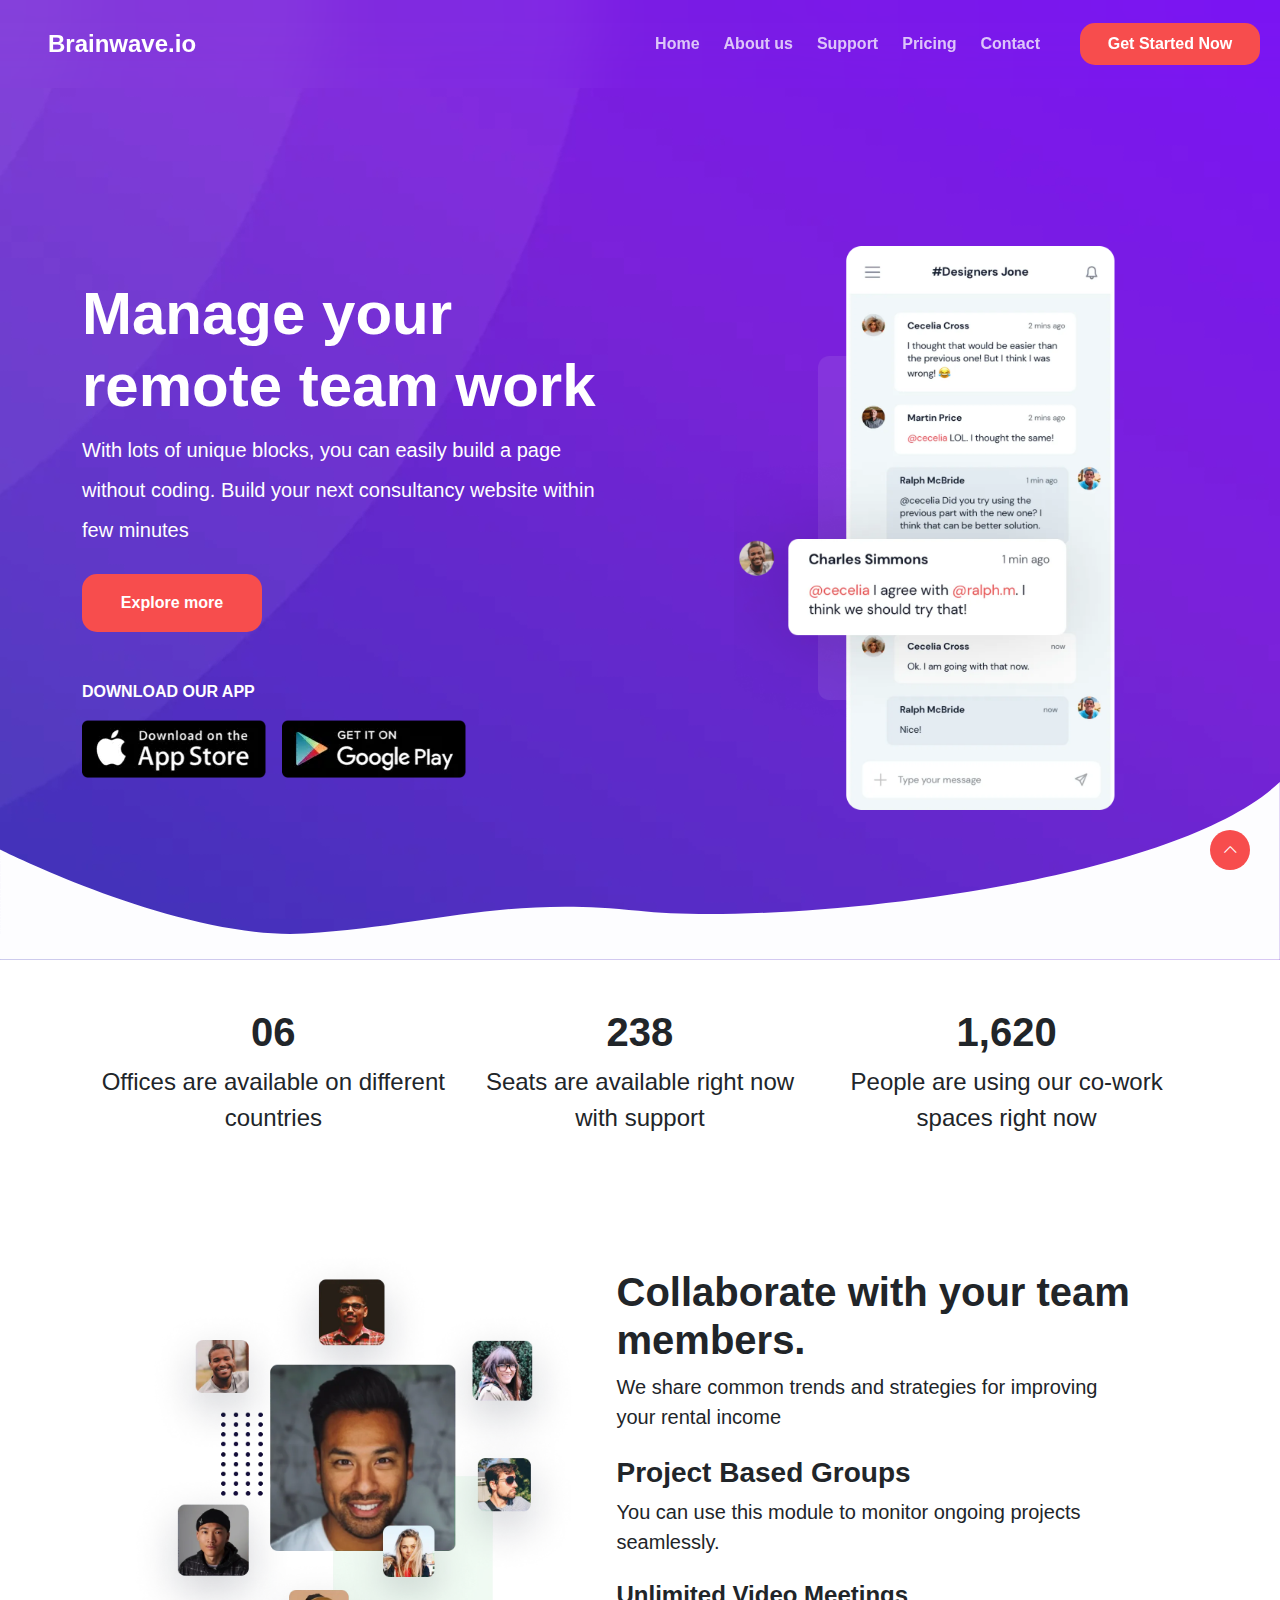
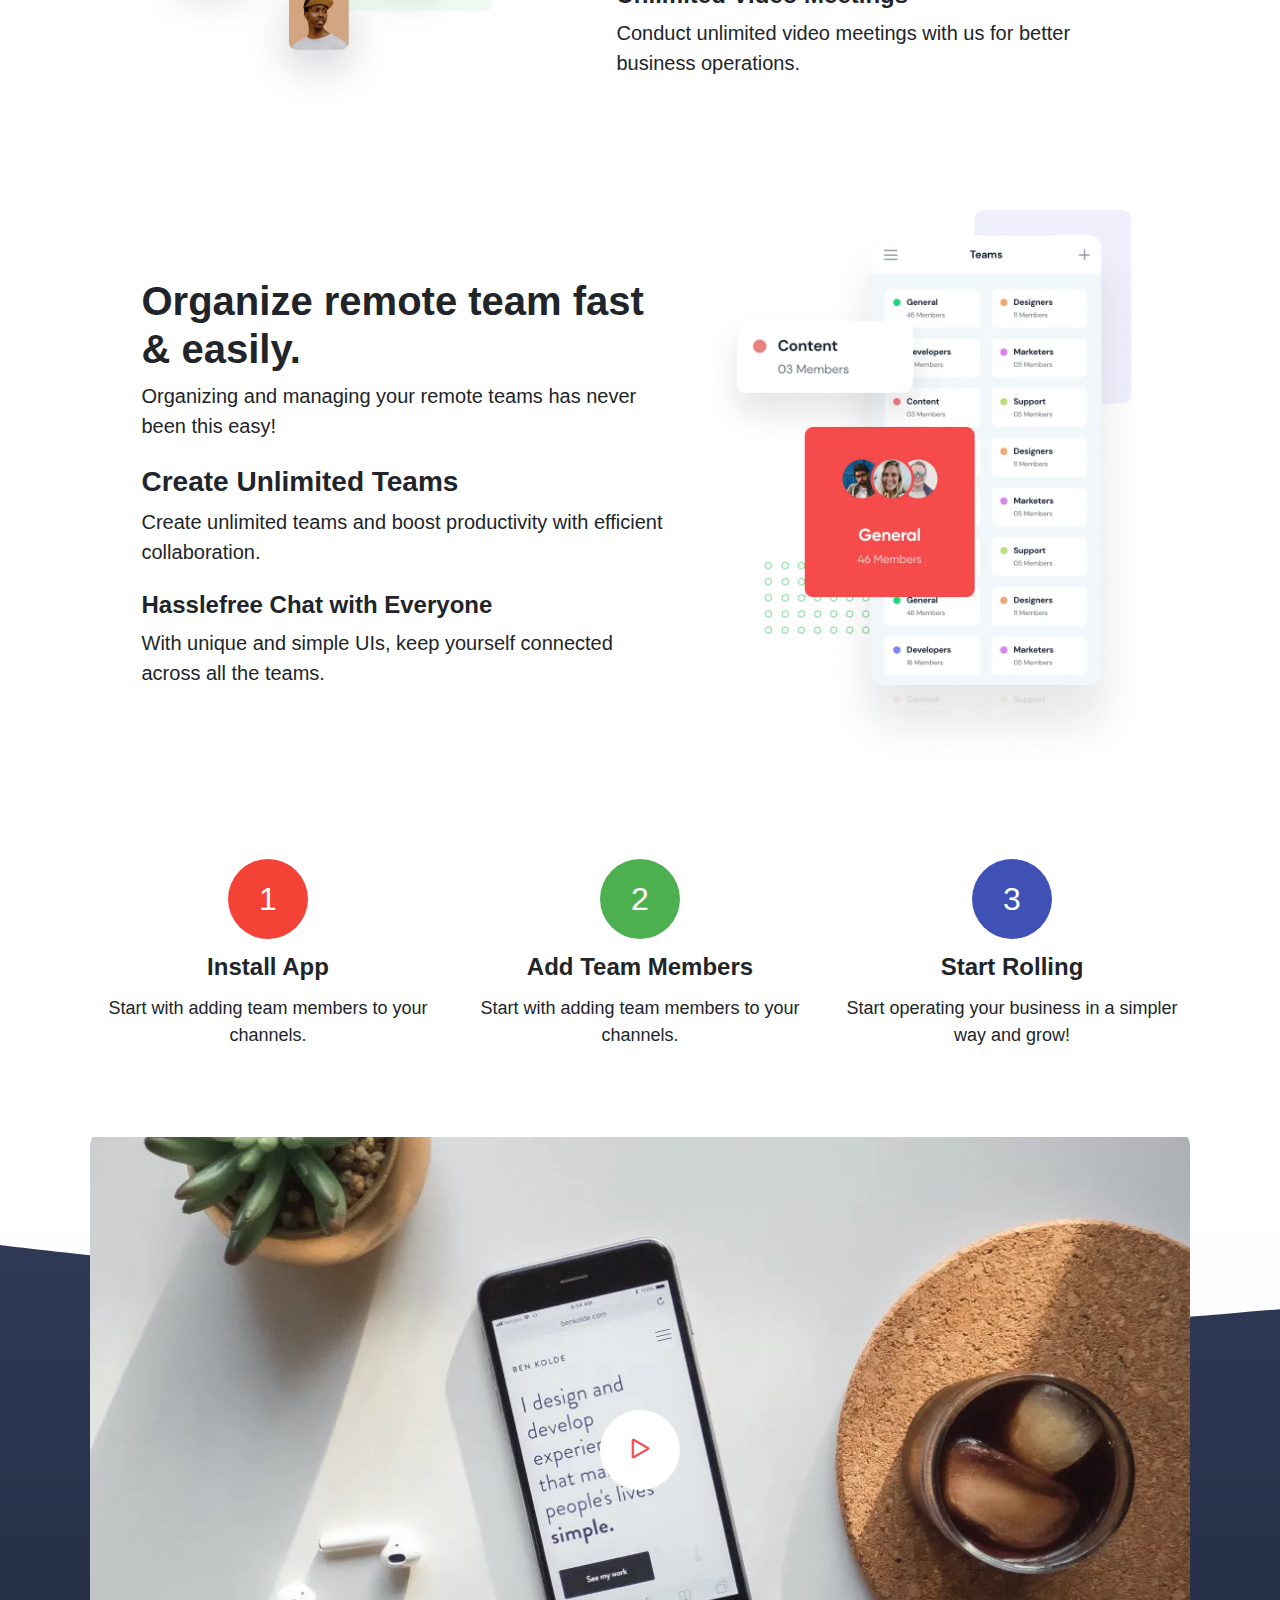
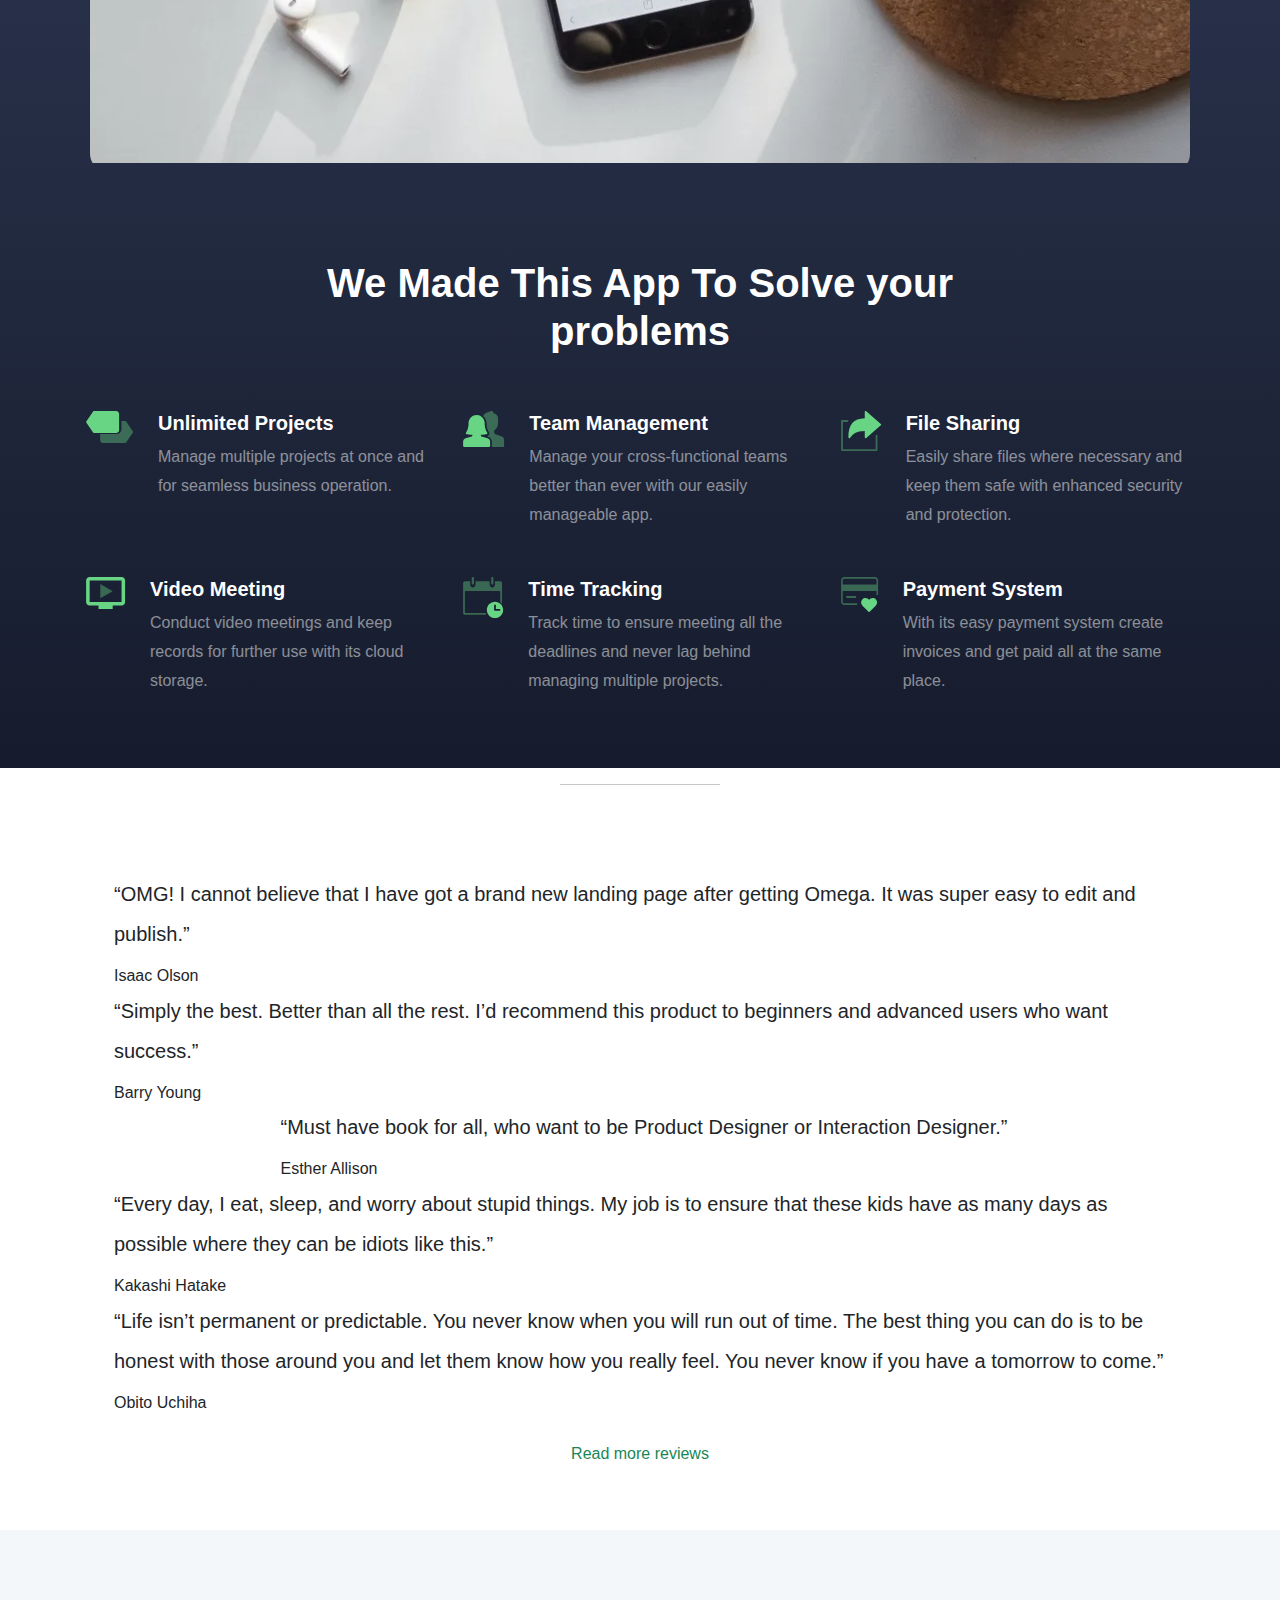
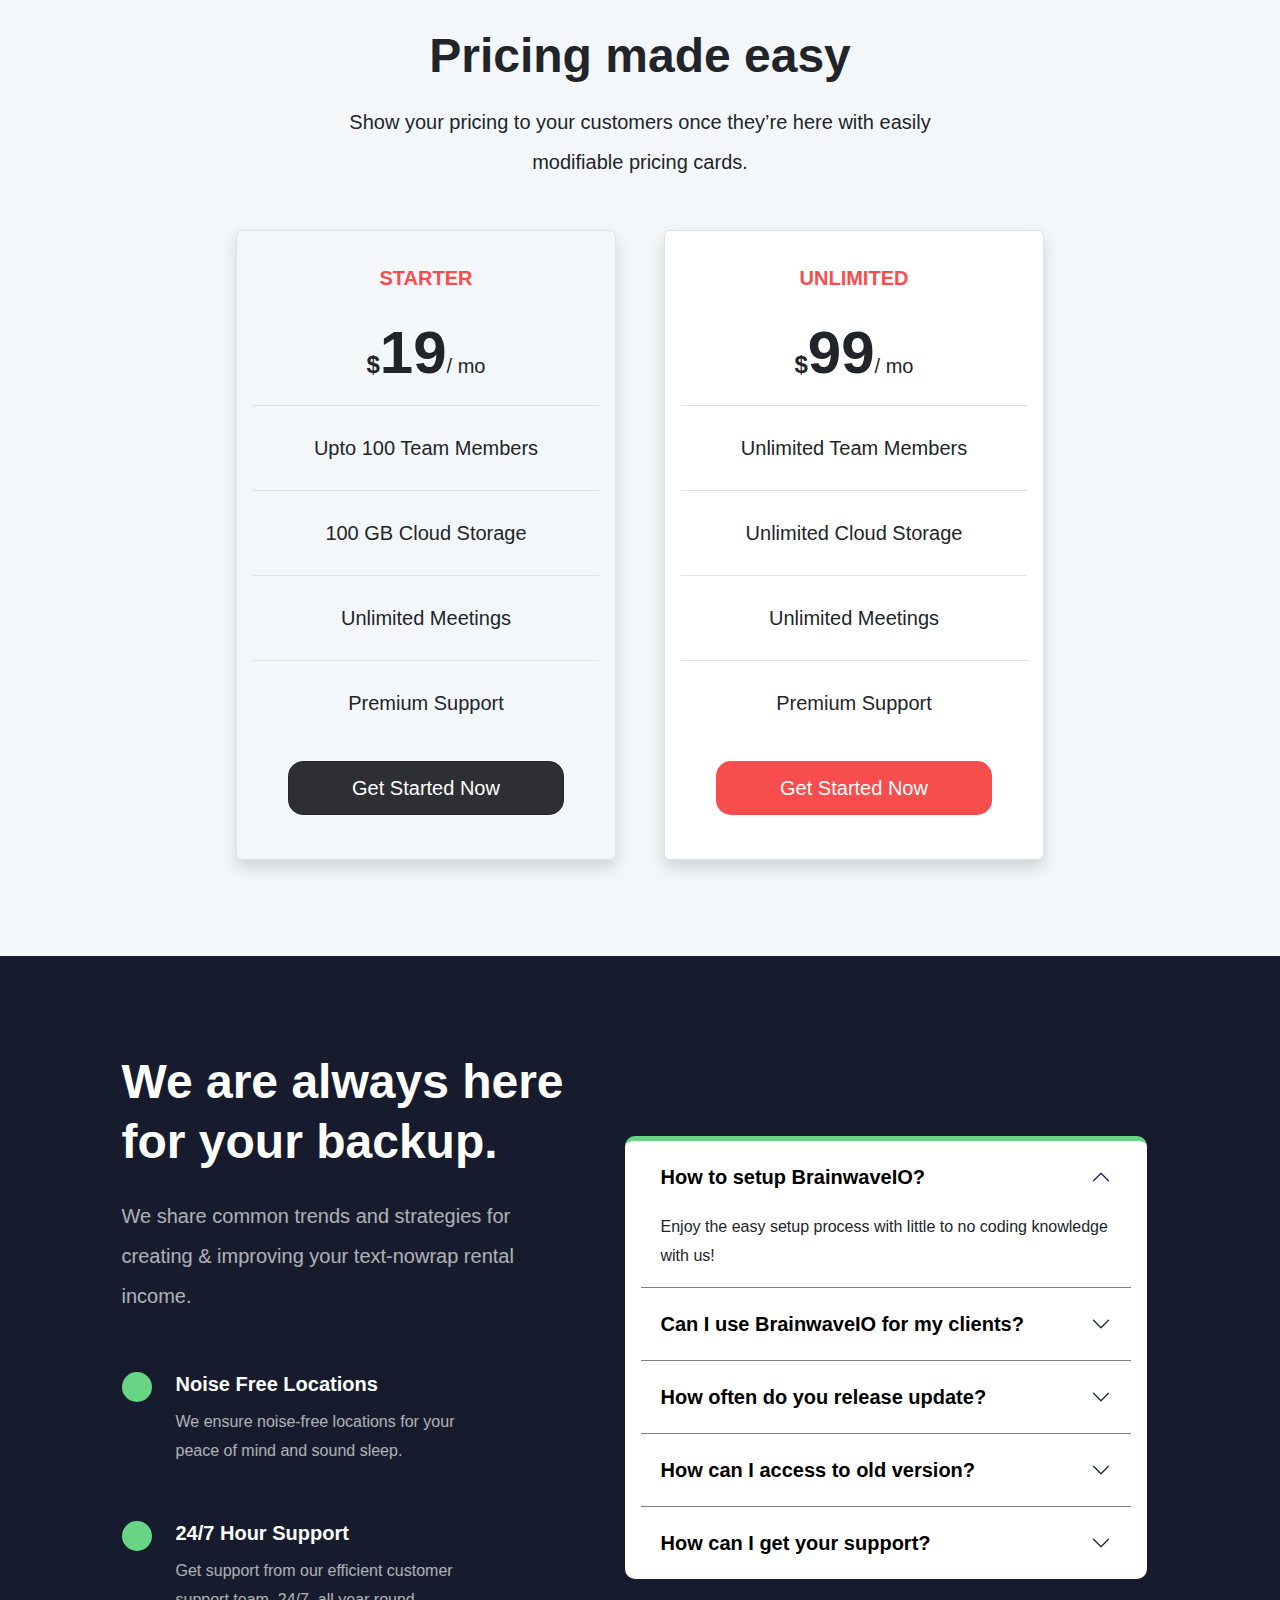
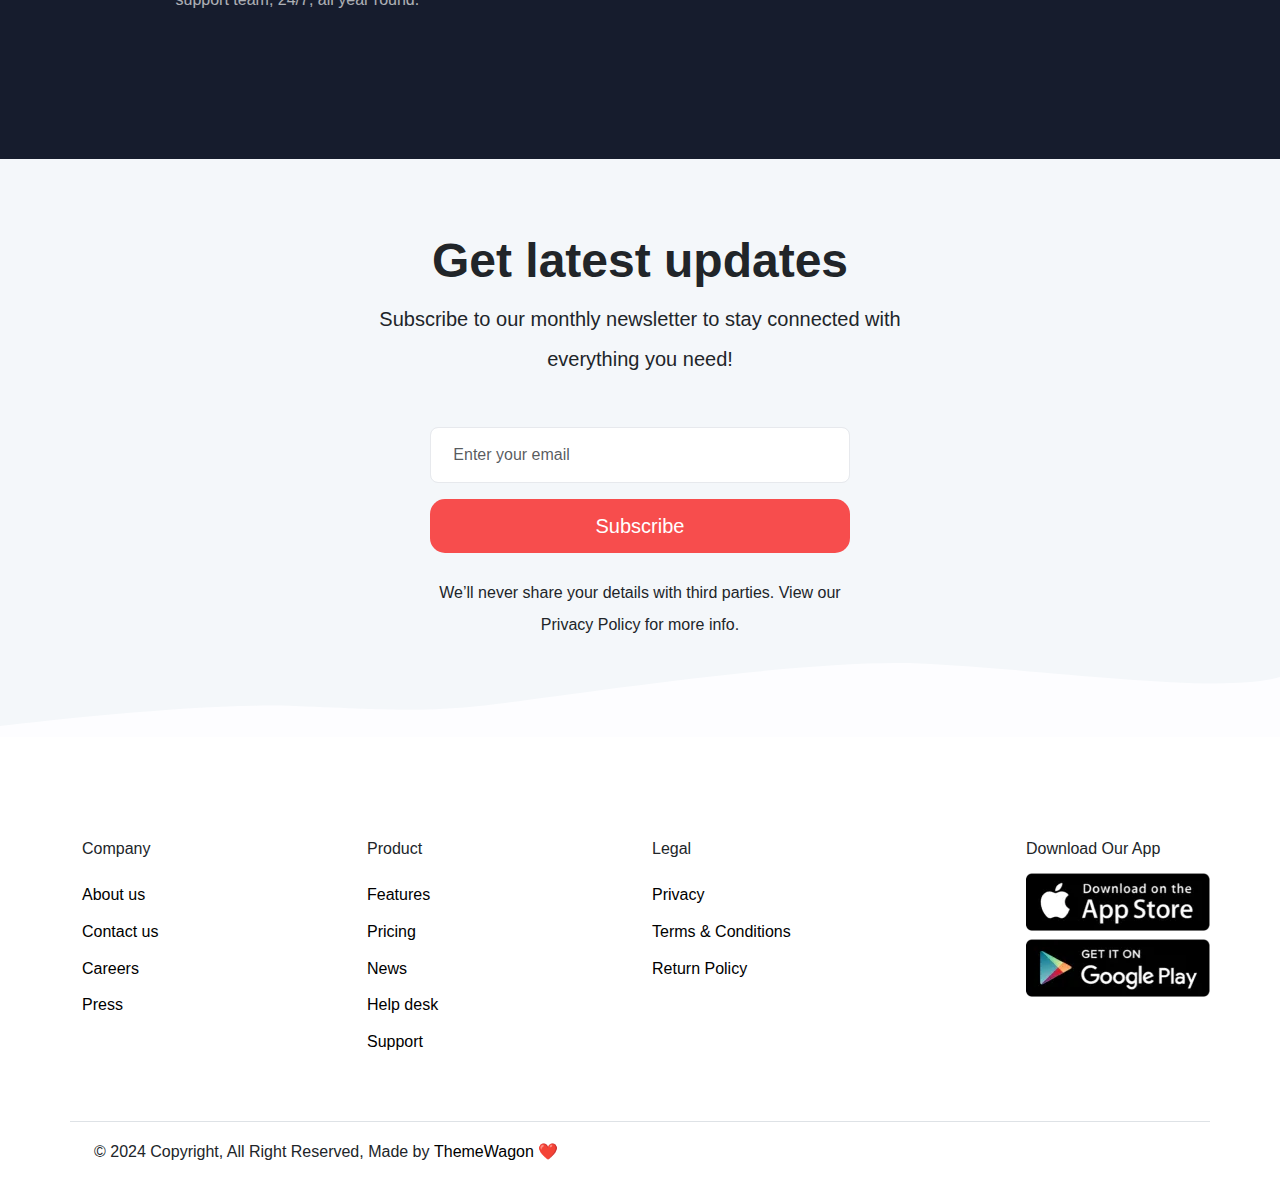
==== commit 92ad8ae7: "Almost done, swiper is not done yet." ====
--- a/index.html
+++ b/index.html
@@ -7,11 +7,12 @@
     <title>brainwaveio | Landing Page Template</title>
     <link rel="stylesheet" href="styles.css">
     <link rel="stylesheet" href="https://cdn.jsdelivr.net/npm/bootstrap-icons@1.11.3/font/bootstrap-icons.min.css">
+    <link rel="stylesheet" href="https://unicons.iconscout.com/release/v4.0.8/css/line.css">
     <link href="https://cdn.jsdelivr.net/npm/bootstrap@5.3.3/dist/css/bootstrap.min.css" rel="stylesheet" integrity="sha384-QWTKZyjpPEjISv5WaRU9OFeRpok6YctnYmDr5pNlyT2bRjXh0JMhjY6hW+ALEwIH" crossorigin="anonymous">
 </head>
   <body>
     <nav class="navbar navbar-expand-lg fixed-top navbar-light pe-3 py-2">
-        <a class="navbar-brand text-white ms-5 fs-2 navbar-991-none" href="#">Brainwave.io</a>
+        <a class="navbar-brand text-white ms-5 fs-4 navbar-991-none" href="#">Brainwave.io</a>
         <a href="navbar-brand text-white fs-2 "><img src="assets/logo.svg" alt="smaller-logo" class="ms-3 logo-dp"></a>
 
 
@@ -23,21 +24,21 @@
           <span class="navbar-toggler-icon"></span>
         </button>
         <div class="collapse navbar-collapse" id="navbarNav">
-          <ul class="navbar-nav fw-bold ms-auto  gap-2 me-2 px-4 py-3">
+          <ul class="navbar-nav fw-bold ms-auto gap-2 me-2 px-4 py-3">
             <li class="nav-item">
-              <a class="nav-link" href="#">Home</a>
+              <a class="nav-link" style="font-size: 1rem;"href="#">Home</a>
             </li>
             <li class="nav-item">
-              <a class="nav-link border-top-nav" href="#about">About us</a>
+              <a class="nav-link border-top-nav" style="font-size: 1rem;" href="#about">About us</a>
             </li>
             <li class="nav-item ">
-              <a class="nav-link border-top-nav " href="#">Support</a>
+              <a class="nav-link border-top-nav " style="font-size: 1rem;" href="#support">Support</a>
             </li>
             <li class="nav-item">
-              <a class="nav-link border-top-nav" href="#">Pricing</a>
+              <a class="nav-link border-top-nav" style="font-size: 1rem;" href="#pricing">Pricing</a>
             </li>
             <li class="nav-item">
-              <a class="nav-link border-top-nav" href="#">Contact</a>
+              <a class="nav-link border-top-nav" style="font-size: 1rem;" href="#contact">Contact</a>
             </li>
             
               
@@ -54,7 +55,7 @@
                         <h1 class="fs-lg-1 text-white fw-bold mb-2 mt-3 mt-lg-0" style="font-size: 3.75rem;">
                             Manage your remote team work
                         </h1>
-                       <p class="fs-8 text-white mb-3 mb-lg-4 lh-lg">With lots of unique blocks, you can easily build a page without coding. Build your next consultancy website within few minutes</p>
+                       <p class="fs-5 text-white mb-3 mb-lg-4 lh-lg">With lots of unique blocks, you can easily build a page without coding. Build your next consultancy website within few minutes</p>
                         <div><button class="btn btn-custom text-white px-4  fw-bold py-3"> Explore more</button></div>
                         <p class="mb-x1 text-white fs-10 button-text text-uppercase fw-bold lh-base text-300 mt-5">Download our app</p>
                         <div class="d-flex flex-wrap justify-content-center justify-content-lg-start gap-3 position-relative z-2">
@@ -168,7 +169,7 @@
 
 
 
-    <section class="experience position-relative overflow-hidden">
+    <section class="experience position-relative overflow-hidden" id="support">
       <div class="position-absolute top-4 start-0 ">
         <div class="bg-white py-5 " style="width: 130%;"></div>
         <img class="wave"  src="assets/Wave_2.svg" style="width: 120%; height: 110%; " alt="">
@@ -262,7 +263,7 @@
                         <div class="d-flex flex-column flex-lg-row gap-2 px-4 py-x1 review-card-1">
                           <div class="text-center text-lg-start"><img class="card-image rounded-circle object-fit-cover" src="assets/img/feedback/reviewer_1.webp" alt="" /></div>
                           <div class="text-center text-lg-start">
-                            <p class="fs-8 mb-2 lh-lg line-clamp-3 text-1100">“OMG! I cannot believe that I have got a brand new landing page after getting Omega. It was super easy to edit and publish.”</p>
+                            <p class="fs-5 mb-2 lh-lg line-clamp-3 text-1100">“OMG! I cannot believe that I have got a brand new landing page after getting Omega. It was super easy to edit and publish.”</p>
                             <p class="text-800 lh-xl mb-0">Isaac Olson</p>
                           </div>
                         </div>
@@ -273,7 +274,7 @@
                         <div class="d-flex flex-column flex-lg-row gap-2 px-4 py-x1 review-card-2">
                           <div class="text-center text-lg-start"><img class="card-image rounded-circle object-fit-cover" src="assets/img/feedback/reviewer_2.webp" alt="" /></div>
                           <div class="text-center text-lg-start">
-                            <p class="fs-8 mb-2 lh-lg line-clamp-3 text-1100">“Simply the best. Better than all the rest. I’d recommend this product to beginners and advanced users who want success.”</p>
+                            <p class="fs-5 mb-2 lh-lg line-clamp-3 text-1100">“Simply the best. Better than all the rest. I’d recommend this product to beginners and advanced users who want success.”</p>
                             <p class="text-800 lh-xl mb-0">Barry Young</p>
                           </div>
                         </div>
@@ -284,7 +285,7 @@
                         <div class="d-flex flex-column flex-lg-row gap-2 px-4 py-x1 review-card-3">
                           <div class="text-center text-lg-start"><img class="card-image rounded-circle object-fit-cover" src="assets/img/feedback/reviewer_3.webp" alt="" /></div>
                           <div class="text-center text-lg-start">
-                            <p class="fs-8 mb-2 lh-lg line-clamp-3 text-1100">“Must have book for all, who want to be Product Designer or Interaction Designer.”</p>
+                            <p class="fs-5 mb-2 lh-lg line-clamp-3 text-1100">“Must have book for all, who want to be Product Designer or Interaction Designer.”</p>
                             <p class="text-800 lh-xl mb-0">Esther Allison</p>
                           </div>
                         </div>
@@ -295,7 +296,7 @@
                         <div class="d-flex flex-column flex-lg-row gap-2 px-4 py-x1 review-card-4">
                           <div class="text-center text-lg-start"><img class="card-image rounded-circle object-fit-cover" src="assets/img/feedback/kakashi.webp" alt="" /></div>
                           <div class="text-center text-lg-start">
-                            <p class="fs-8 mb-2 lh-lg line-clamp-3 text-1100">“Every day, I eat, sleep, and worry about stupid things. My job is to ensure that these kids have as many days as possible where they can be idiots like this.”</p>
+                            <p class="fs-5 mb-2 lh-lg line-clamp-3 text-1100">“Every day, I eat, sleep, and worry about stupid things. My job is to ensure that these kids have as many days as possible where they can be idiots like this.”</p>
                             <p class="text-800 lh-xl mb-0">Kakashi Hatake</p>
                           </div>
                         </div>
@@ -306,7 +307,7 @@
                         <div class="d-flex flex-column flex-lg-row gap-2 px-4 py-x1 review-card-5">
                           <div class="text-center text-lg-start"><img class="card-image rounded-circle object-fit-cover" src="assets/img/feedback/obito.webp" alt="" /></div>
                           <div class="text-center text-lg-start">
-                            <p class="fs-8 mb-2 lh-lg line-clamp-3 text-1100">“Life isn’t permanent or predictable. You never know when you will run out of time. The best thing you can do is to be honest with those around you and let them know how you really feel. You never know if you have a tomorrow to come.”</p>
+                            <p class="fs-5 mb-2 lh-lg line-clamp-3 text-1100">“Life isn’t permanent or predictable. You never know when you will run out of time. The best thing you can do is to be honest with those around you and let them know how you really feel. You never know if you have a tomorrow to come.”</p>
                             <p class="text-800 lh-xl mb-0">Obito Uchiha</p>
                           </div>
                         </div>
@@ -323,8 +324,8 @@
     </section>
 
 
-    <section class="bg-pricing" id="pricing">
-      <div class="container py-5 mb-5">
+    <section class="bg-pricing py-5" id="pricing">
+      <div class="container  py-5">
         <div class="row justify-content-center">
           <div class="col-md-8 col-lg-7">
             <h3 class="fw-bold text-center mb-3 mb-lg-x1 lh-sm" style="font-size: 3rem;">Pricing made easy</h3>
@@ -333,25 +334,25 @@
           <div class="col-12" >
             <div class="d-flex flex-column flex-md-row justify-content-center align-items-center gap-5 ">
               <div class="p-3 text-center bg-transparent border mb-3 mb-md-0 rounded-2 shadow" style="max-width: 380px;width: 90%; height: 70vh;">
-                <p class="fs-5 text-uppercase mt-3 mb-5 fw-bold ls-2 pricing-text"> Starter</p>
+                <p class="fs-5 text-uppercase mt-3 mb-4 fw-bold ls-2 pricing-text"> Starter</p>
                 <h2 class="mb-3"><span class=" fw-bold" style="font-size: 1.5rem;">$</span><span class=" fw-bold" style="font-size: 3.75rem;">19</span><span class="fs-5 lh-xl font-sans-serif">/ mo</span></h2>
                 <ul class="list-unstyled fs-5 lh-xl fw-light text-1100 ls-1 mt-3">
-                  <li class="py-3 px-2 border-top"> Upto 100 Team Members </li>
-                  <li class="py-3 px-2 border-top"> 100 GB Cloud Storage </li>
-                  <li class="py-3 px-2 border-top"> Unlimited Meetings </li>
-                  <li class="py-3 px-2 border-top"> Premium Support </li>
-                  <li class="mt-4"> <button class="btn btn-dark m-auto btn-lg lh-xl">Get Started Now</button></li>
+                  <li class="py-4 px-2 border-top"> Upto 100 Team Members </li>
+                  <li class="py-4 px-2 border-top"> 100 GB Cloud Storage </li>
+                  <li class="py-4 px-2 border-top"> Unlimited Meetings </li>
+                  <li class="py-4 px-2 border-top"> Premium Support </li>
+                  <li class="mt-3"> <button class="btn btn-dark m-auto text-white fs-5 px-2 lh-lg" style="width: 80%;">Get Started Now</button></li>
                 </ul>
               </div>
               <div class="p-3 text-center bg-white border rounded-2 shadow" style="max-width: 380px;width: 90%; height: 70vh;">
-                <p class="fs-5 text-uppercase mt-3 mb-5 fw-bold ls-2 pricing-text"> Unlimited</p>
+                <p class="fs-5 text-uppercase mt-3 mb-4 fw-bold ls-2 pricing-text"> Unlimited</p>
                 <h2 class="mb-3"><span class="fw-bold" style="font-size: 1.5rem;">$</span><span class="fw-bold" style="font-size: 3.75rem;">99</span><span class="fs-5 lh-xl font-sans-serif">/ mo</span></h2>
                 <ul class="list-unstyled fs-5 lh-xl fw-light text-1100 ls-1 mt-3">
-                  <li class="py-3 px-2 border-top"> Unlimited Team Members </li>
-                  <li class="py-3 px-2 border-top"> Unlimited Cloud Storage </li>
-                  <li class="py-3 px-2 border-top"> Unlimited Meetings </li>
-                  <li class="py-3 px-2 border-top"> Premium Support </li>
-                  <li class="mt-4"> <button class="btn btn-custom m-auto text-white fs-5 px-2 lh-lg">Get Started Now</button></li>
+                  <li class="py-4 px-2 border-top"> Unlimited Team Members </li>
+                  <li class="py-4 px-2 border-top"> Unlimited Cloud Storage </li>
+                  <li class="py-4 px-2 border-top"> Unlimited Meetings </li>
+                  <li class="py-4 px-2 border-top"> Premium Support </li>
+                  <li class="mt-3"> <button class="btn btn-custom m-auto text-white fs-5 px-2 lh-lg" style="width: 80%;">Get Started Now</button></li>
                 </ul>
               </div>
             </div>
@@ -359,10 +360,146 @@
         </div>
       </div>
     </section>
-
-
-
-
+    <section class="bg-1100">
+      <div class="container py-5">
+        <div class="row py-5 gap-3 align-items-center justify-content-center">
+          <div class="col-lg-5">
+            <div class="row justify-content-center justify-content-lg-start">
+              <div class="col-md-8 col-lg-12 ">
+                <h2 class="text-white lh-sm mb-4 text-center text-lg-start fw-bold" style="font-size: 3rem;">We are always here for your backup.</h2>
+                <p class=" text-white mb-4 lh-lg mb-5 text-center text-lg-start" style="font-size: 1.25rem; opacity: 0.65;"> We share common trends and strategies for creating & improving your text-nowrap rental income.</p>
+              </div>
+              <div class="col-lg-10">
+                <div class="d-flex gap-4 mb-4 mb-lg-5">
+                  <div>
+                    <div class="check-icon bg-light-green mt-2 rounded-circle d-flex align-items-center justify-content-center"> <span class="uil uil-check text-white"></span></div>
+                  </div>
+                  <div>
+                    <h5 class="fs-5 fw-bold lh-lg mb-1 text-white">Noise Free Locations</h5>
+                    <p class="lh-xl text-white mb-0"style="opacity: 0.65;">We ensure noise-free locations for your peace of mind and sound sleep.</p>
+                  </div>
+                </div>
+                <div class="d-flex gap-4 mb-4 mb-lg-5">
+                  <div>
+                    <div class="check-icon bg-light-green mt-2 rounded-circle d-flex align-items-center justify-content-center"> <span class="uil uil-check text-white"></span></div>
+                  </div>
+                  <div>
+                    <h5 class="fs-5 fw-bold lh-lg mb-1 text-white">24/7 Hour Support</h5>
+                    <p class="lh-xl text-white mb-0" style="opacity: 0.65;">Get support from our efficient customer support team, 24/7, all year round.</p>
+                  </div>
+                </div>
+              </div>
+            </div>
+          </div>
+          <div class="col-lg-6 px-4">
+            <div class="accordion accordition-styles ps-3 pe-3 bg-white" id="accordion">
+              <div class="accordion-item" style="border: none; border-bottom: 1px solid grey;">
+                <h2 class="accordion-header" ><button class="accordion-button fs-5 lh-lg fw-bold pt-3 pb-3" type="button" data-bs-toggle="collapse" data-bs-target="#collapse1" aria-expand="true" aria-controls="collapse1" data-accordion-button="data-accordion-button">How to setup BrainwaveIO?</button></h2>
+                <div class="accordion-collapse collapse show" id="collapse1" data-bs-parent="#accordion">
+                  <div class="accordion-body lh-xl pt-0 ">Enjoy the easy setup process with little to no coding knowledge with us!</div>
+                </div>
+              </div>
+              <div class="accordion-item" style="border: none; border-bottom: 1px solid grey;">
+                <h2 class="accordion-header" id="heading2"><button class="accordion-button fs-5 lh-lg fw-bold pt-3 pb-3pt-3 pb-3 collapsed" type="button" data-bs-toggle="collapse" data-bs-target="#collapse2" aria-expand="false" aria-controls="collapse2" data-accordion-button="data-accordion-button">Can I use BrainwaveIO for my clients?</button></h2>
+                <div class="accordion-collapse collapse" id="collapse2" data-bs-parent="#accordion">
+                  <div class="accordion-body lh-xl pt-0 ">Yes, you can. Enjoy special rates for your first client!</div>
+                </div>
+              </div>
+              <div class="accordion-item" style="border: none; border-bottom: 1px solid grey;">
+                <h2 class="accordion-header" id="heading3"><button class="accordion-button fs-5 lh-lg fw-bold pt-3 pb-3pt-3 pb-3 collapsed" type="button" data-bs-toggle="collapse" data-bs-target="#collapse3" aria-expand="false" aria-controls="collapse3" data-accordion-button="data-accordion-button">How often do you release update?</button></h2>
+                <div class="accordion-collapse collapse" id="collapse3" data-bs-parent="#accordion">
+                  <div class="accordion-body lh-xl pt-0 ">We will keep updating the theme; stay with us to get updated!</div>
+                </div>
+              </div>
+              <div class="accordion-item" style="border: none; border-bottom: 1px solid grey;">
+                <h2 class="accordion-header" id="heading4"><button class="accordion-button fs-5 lh-lg fw-bold pt-3 pb-3pt-3 pb-3 collapsed" type="button" data-bs-toggle="collapse" data-bs-target="#collapse4" aria-expand="false" aria-controls="collapse4" data-accordion-button="data-accordion-button">How can I access to old version?</button></h2>
+                <div class="accordion-collapse collapse" id="collapse4" data-bs-parent="#accordion">
+                  <div class="accordion-body lh-xl pt-0 ">Go to your cloud storage and provide the password. You’ll find it there..</div>
+                </div>
+              </div>
+              <div class="accordion-item" style="border: none;">
+                <h2 class="accordion-header" id="heading5"><button class="accordion-button fs-5 lh-lg fw-bold pt-3 pb-3pt-3 pb-3 collapsed" type="button" data-bs-toggle="collapse" data-bs-target="#collapse5" aria-expand="false" aria-controls="collapse5" data-accordion-button="data-accordion-button">How can I get your support?</button></h2>
+                <div class="accordion-collapse collapse" id="collapse5" data-bs-parent="#accordion">
+                  <div class="accordion-body lh-xl pt-0 ">To reach our support team, simply send an email to support@brainwaveio.com. Our team will promptly address your inquiry and provide assistance as needed.</div>
+                </div>
+              </div>
+            </div>
+          </div>
+        </div>
+      </div>
+    </section>
+
+    <section class="bg-light-grey position-relative z-0 py-4" id="contact">
+      <div class="container py-5">
+        <div class="row justify-content-center">
+          <div class="col-md-8 col-lg-8">
+            <div class="row justify-content-center">
+              <div class="col-12 col-lg-10">
+                <h2 class="fw-bold text-center mb-2 lh-sm" style="font-size: 3rem;">Get latest updates</h2>
+                <p class=" mb-5 mb-lg-6 text-center lh-lg fw-normal" style="font-size: 1.25rem;"> Subscribe to our monthly newsletter to stay connected with everything you need!</p>
+              </div>
+              <div class="col-10 col-lg-7">
+                <form method="POST" onsubmit="return false;">
+                  <div class="mb-2 w-100"><input class="form-control email-input" id="email" type="email" placeholder="Enter your email" required="required" /></div>
+                  <div class="d-grid"><button class="btn btn-lg btn-custom lh-xl mt-2 mb-4 w-100 text-white" type="submit"> Subscribe </button></div>
+                </form>
+              </div>
+              <div class="col-10 col-lg-7">
+                <p class="text-center lh-lg mb-4">We’ll never share your details with third parties. View our Privacy Policy for more info.</p>
+              </div>
+            </div>
+          </div>
+        </div>
+      </div>
+      <div class="position-absolute bottom-0 start-0 end-0 z-1">
+        <img class="w-100 " src="assets/Wave_3.svg" alt="">
+      </div> 
+    </section>
+    <footer class="pt-5">
+      <div class="container pt-5">
+        <div class="row border-bottom pb-5 justify-content-center">
+          <div class="col-6 col-md-3">
+            <p class="mb-3 lh-lg ls-1">Company</p>
+            <ul class="list-unstyled text-1100">
+              <li class="mb-2"> <a class="ls-1 lh-xl link-hover" href="#about">About us</a></li>
+              <li class="mb-2"> <a class="ls-1 lh-xl link-hover" href="#contact"> Contact us</a></li>
+              <li class="mb-2"> <a class="ls-1 lh-xl link-hover" href="#!">Careers</a></li>
+              <li class="mb-2"> <a class="ls-1 lh-xl link-hover" href="#!">Press</a></li>
+            </ul>
+          </div>
+          <div class="col-6 col-md-3">
+            <p class="mb-3 lh-lg">Product</p>
+            <ul class="list-unstyled text-1100">
+              <li class="mb-2"> <a class="ls-1 lh-xl link-hover" href="#!">Features</a></li>
+              <li class="mb-2"> <a class="ls-1 lh-xl link-hover" href="#!"> Pricing</a></li>
+              <li class="mb-2"> <a class="ls-1 lh-xl link-hover" href="#!"> News</a></li>
+              <li class="mb-2"> <a class="ls-1 lh-xl link-hover" href="#!"> Help desk</a></li>
+              <li class="mb-2"><a class="ls-1 lh-xl link-hover" href="#!"> Support</a></li>
+            </ul>
+          </div>
+          <div class="col-6 col-md-3">
+            <p class="mb-3 lh-lg"> Legal</p>
+            <ul class="list-unstyled  text-white text-1100">
+              <li class="mb-2 " > <a class="ls-1 lh-xl link-hover" href="#!">Privacy</a></li>
+              <li class="mb-2"> <a class="ls-1 lh-xl link-hover" href="#!"> Terms & Conditions</a></li>
+              <li class="mb-2"> <a class="ls-1 lh-xl link-hover" href="#!"> Return Policy</a></li>
+            </ul>
+          </div>
+          <div class="col-6 col-md-3 d-md-flex flex-column align-items-md-end pe-md-0">
+            <div>
+              <p class="mb-2 lh-lg"> Download Our App</p>
+              <div class="mb-1 mb-lg-2"> <a class="border-0 p-0 bg-transparent cursor-pointer rounded-1" href="#!"> <img class="img-fluid" src="assets/App_Store.webp" alt="assets/img/logos/App_Store.webp" /></a></div><a class="border-0 p-0 bg-transparent cursor-pointer rounded-1" href="#!"> <img class="img-fluid" src="assets/Play_Store.webp" alt="assets/img/logos/Play_Store.webp" /></a>
+            </div>
+          </div>
+        </div>
+        <div class="row gy-2 py-3 px-4 justify-content-center justify-content-md-between">
+          <div class="col-auto ps-0">
+            <p class="text-center text-md-start lh-xl text-1100"> © 2024 Copyright, All Right Reserved, Made by <a class="fw-medium link-hover" href="https://themewagon.com/">ThemeWagon </a>❤️</p>
+          </div>
+          <div class="col-auto pe-0"><a class="icons fs-5 me-3 me-md-0 ms-md-3 cursor-pointer" href="#!"><span class="uil uil-twitter link-hover"> </span></a><a class="icons fs-5 me-3 me-md-0 ms-md-3 cursor-pointer" href="#!"><span class="uil uil-instagram link-hover"></span></a><a class="icons fs-5 me-3 me-md-0 ms-md-3 cursor-pointer" href="#!"><span class="uil uil-linkedin link-hover"> </span></a></div>
+        </div>
+      </div>
+    </footer>
     <a href="#" class="to-top text-center" aria-label="to-top"><i class="bi bi-chevron-up text-white"></i> </a>
     <script>
        var nav = document.querySelector('nav');
--- a/styles.css
+++ b/styles.css
@@ -1,8 +1,11 @@
+  *{
+    font-family: "Rubik", -apple-system, BlinkMacSystemFont, "Segoe UI", Roboto, "Helvetica Neue", Arial, sans-serif, "Apple Color Emoji", "Segoe UI Emoji", "Segoe UI Symbol";
   
+  }
   html {
     scroll-behavior: smooth;
     overflow-x: hidden !important;
-  }
+    }
   ::selection {
     color: rgb(255, 255, 255) !important;
     background: #68D585;
@@ -38,11 +41,18 @@
   .btn-custom:hover{
     background-color: var(--button-hover) !important;
   }
- 
+  .accordion-button{
+    background-color: white !important;
+    box-shadow: none !important;
+    color: black !important;
+  }
   .pointer:hover {
     cursor: pointer;
   }
-  
+  .accordition-styles {
+    border-top: 5px  solid #68D585;
+    border-radius: 0.625rem;
+  }
   .to-top{
     background-color: var(--button-bg);
     position: fixed !important;
@@ -58,10 +68,13 @@
   transition: .4s;
   }
   .to-top:hover{
-    background-color: var(--button-hover) ;
+    background-color: var(--button-bg) ;
     transition: .4s;
   }
-
+  .link-hover:hover{
+    color: var(--button-hover)!important;
+  
+  }
  .hero-background{
     background-image: url('assets/BG.webp');
     background-position: center;
@@ -242,9 +255,41 @@
 }
 .bg-pricing{
   background-color: rgba(244, 247, 250, 1);
+  
+}
+.check-icon {
+  height: 1.875rem;
+  width: 1.875rem;
+}
+.bg-light-green{
+  background-color: rgba(104, 213, 133, 1) !important;
+}
+.bg-light-grey {
+  background-color: rgb(244,247,250) !important;
+}
+.email-input{
+  padding: 15px 22px !important;
+  border-radius: 8px !important;
+  border: 1px solid #e7e9ed !important;
+  color: rgba(0,0,0,.7) !important;
+  font-size: 1rem;
+}
+.email-input:focus{
+  border-color: #5de7a2 !important;
+}
+.form-control:focus{
+ box-shadow: 0 0 0 .25rem rgba(104,213,133,.25) !important;
 }
 .pricing-text{
   color: var(--button-bg) !important;
+}
+
+.bg-1100{
+  background-color: rgba(22,28,45,1);
+}
+a{
+  color: black !important;
+  text-decoration: none !important;
 }
 @media (max-width: 991px) {
   .timeline {
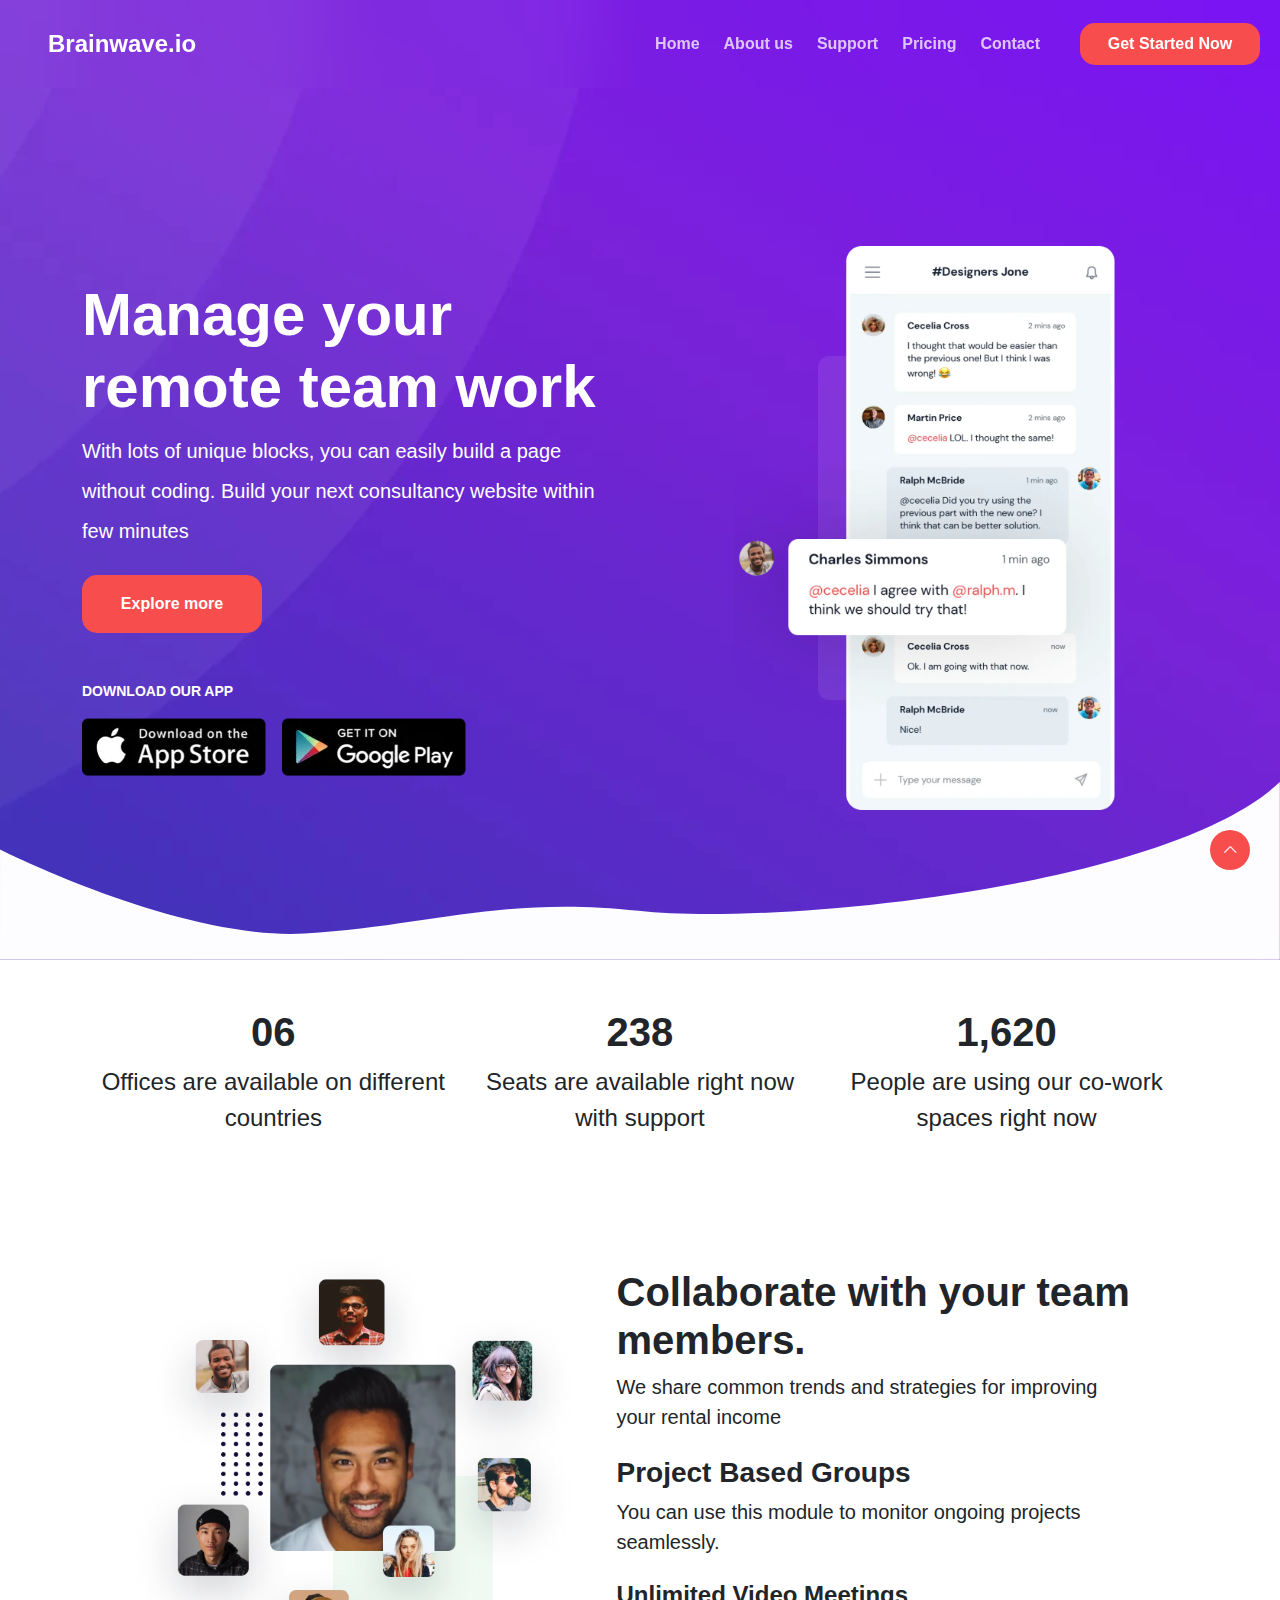
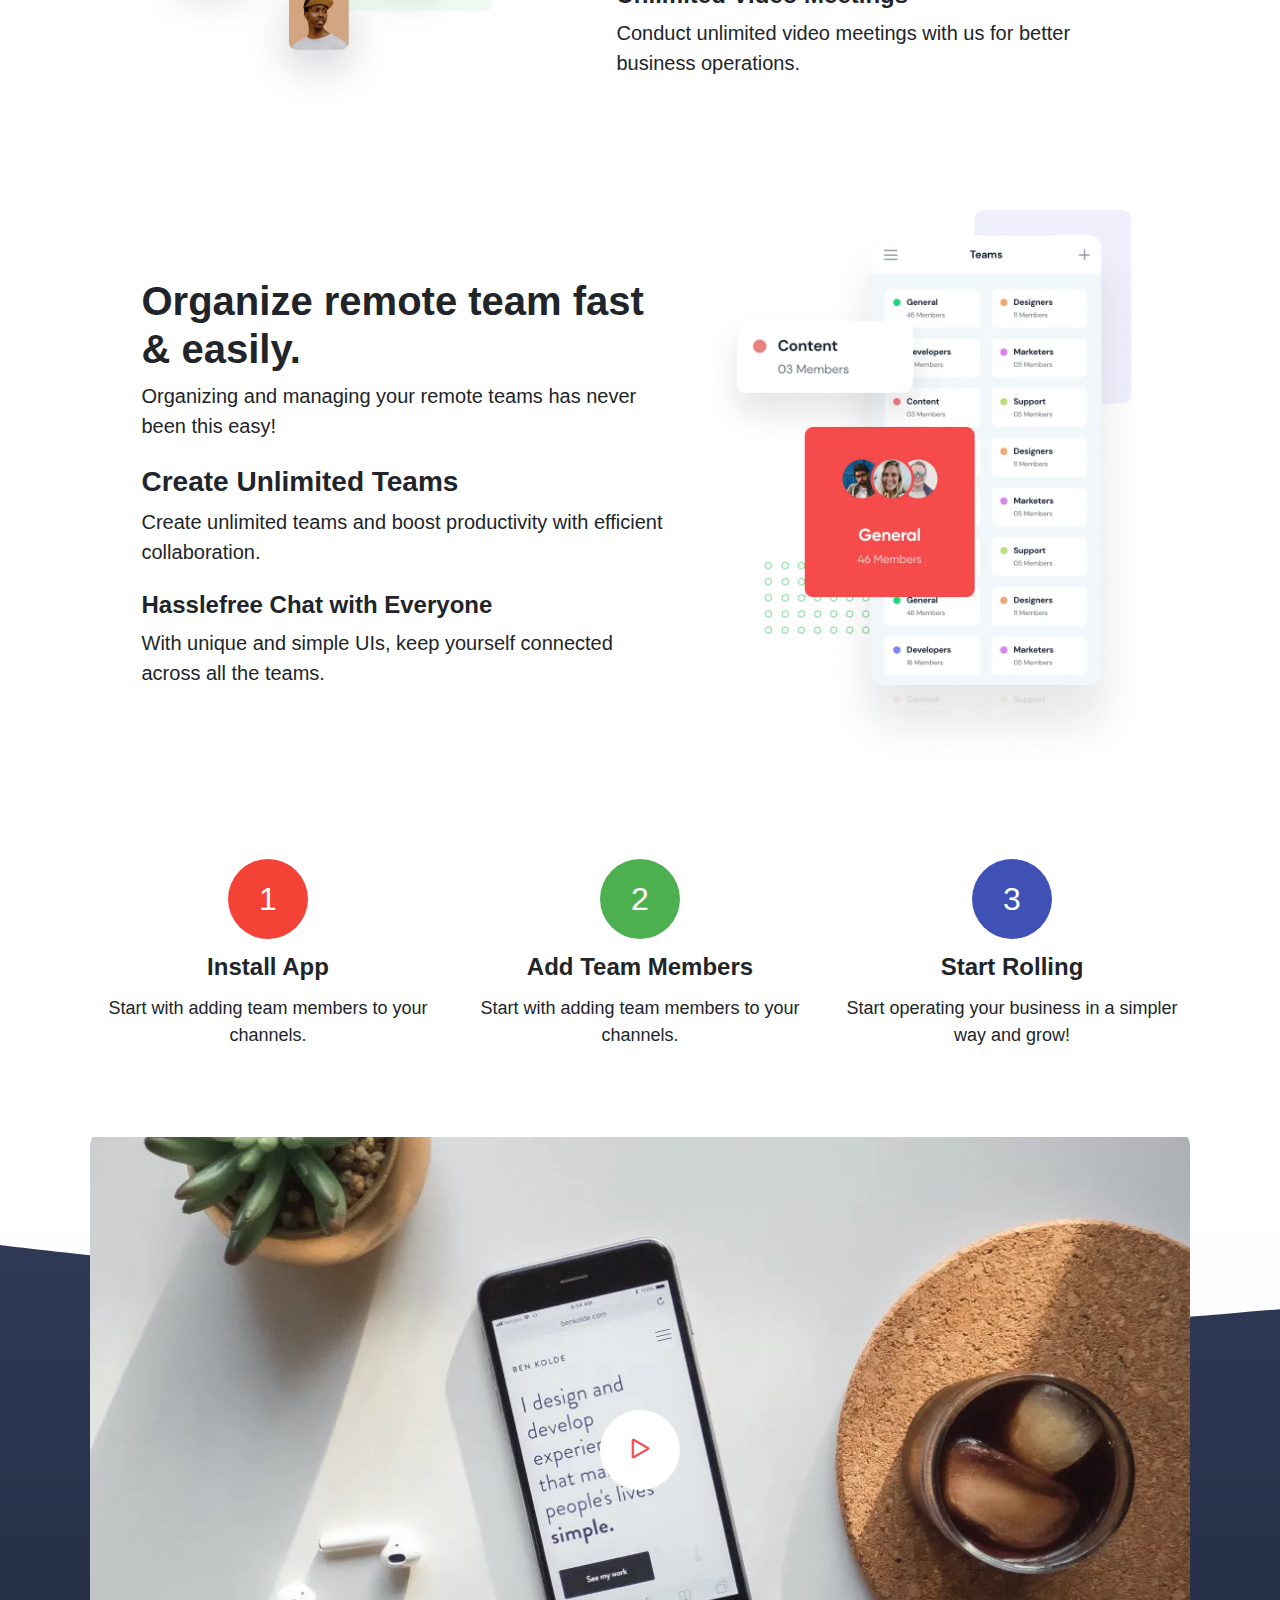
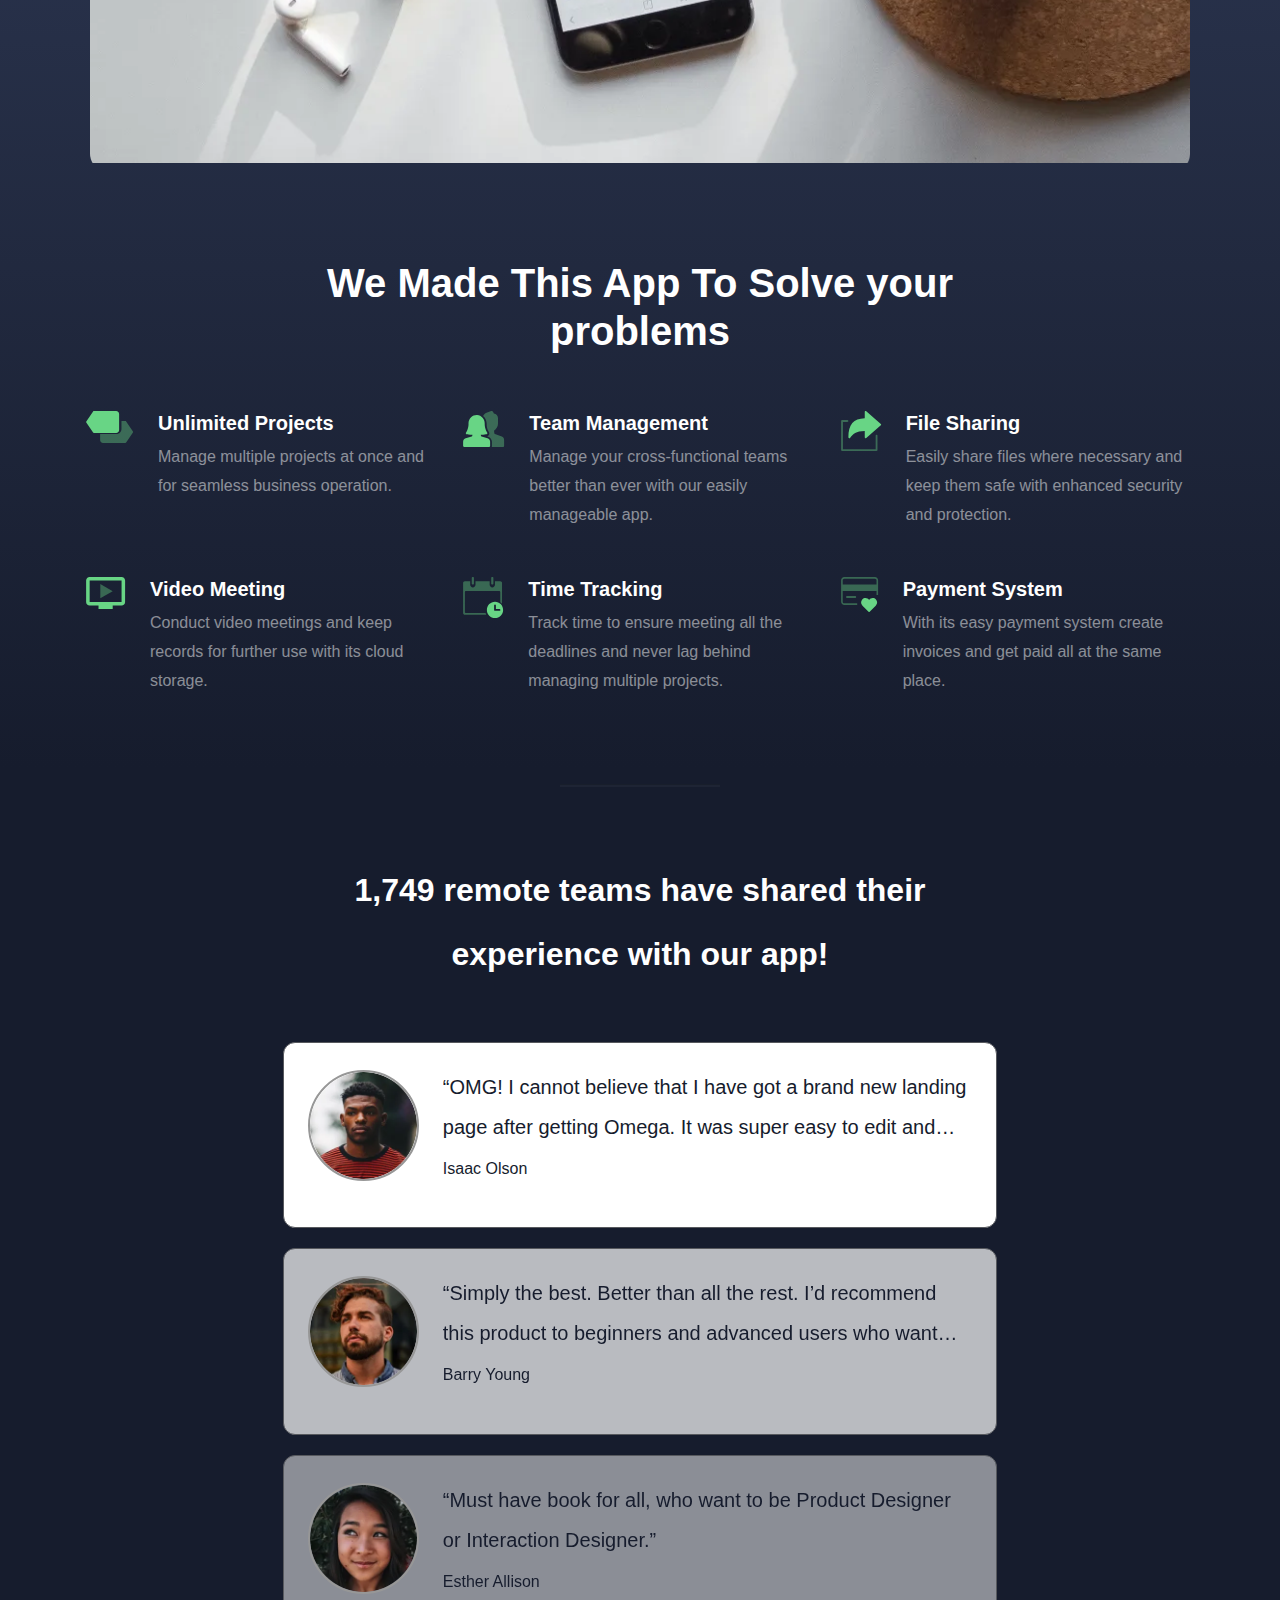
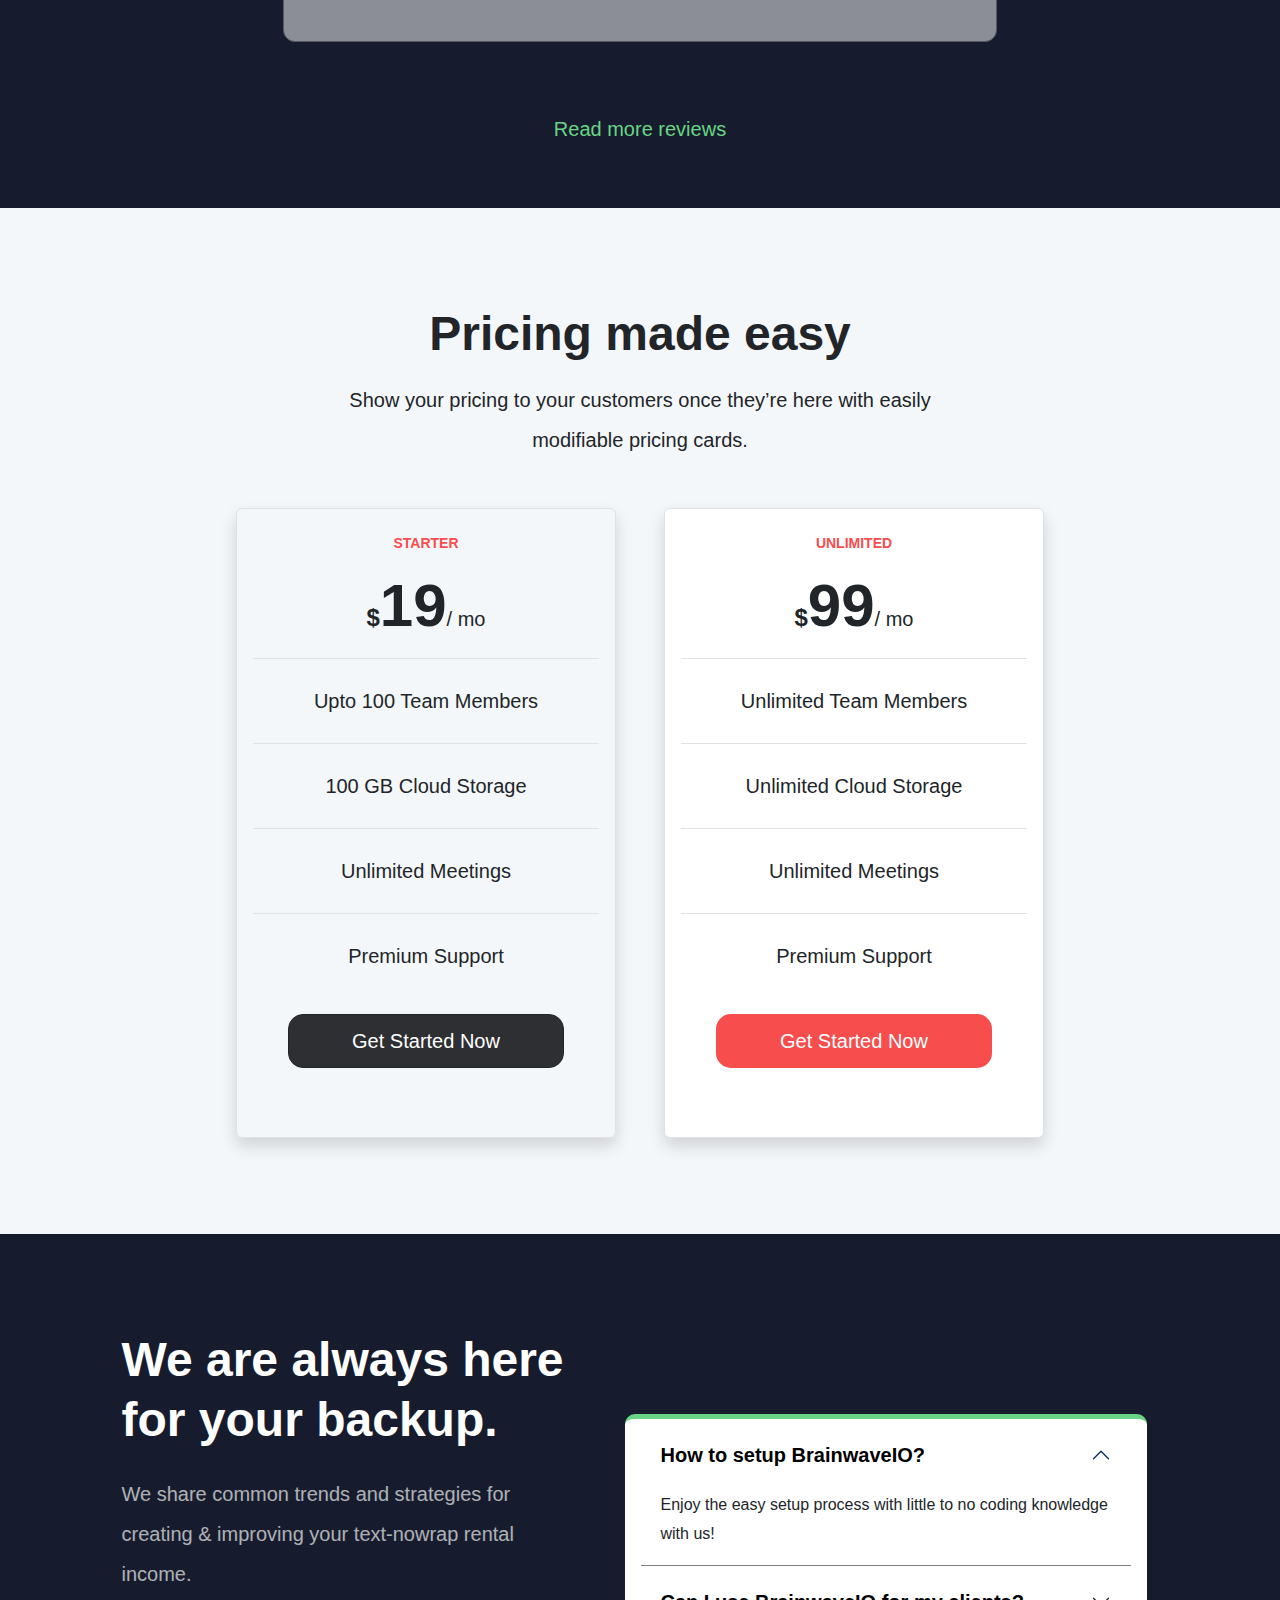
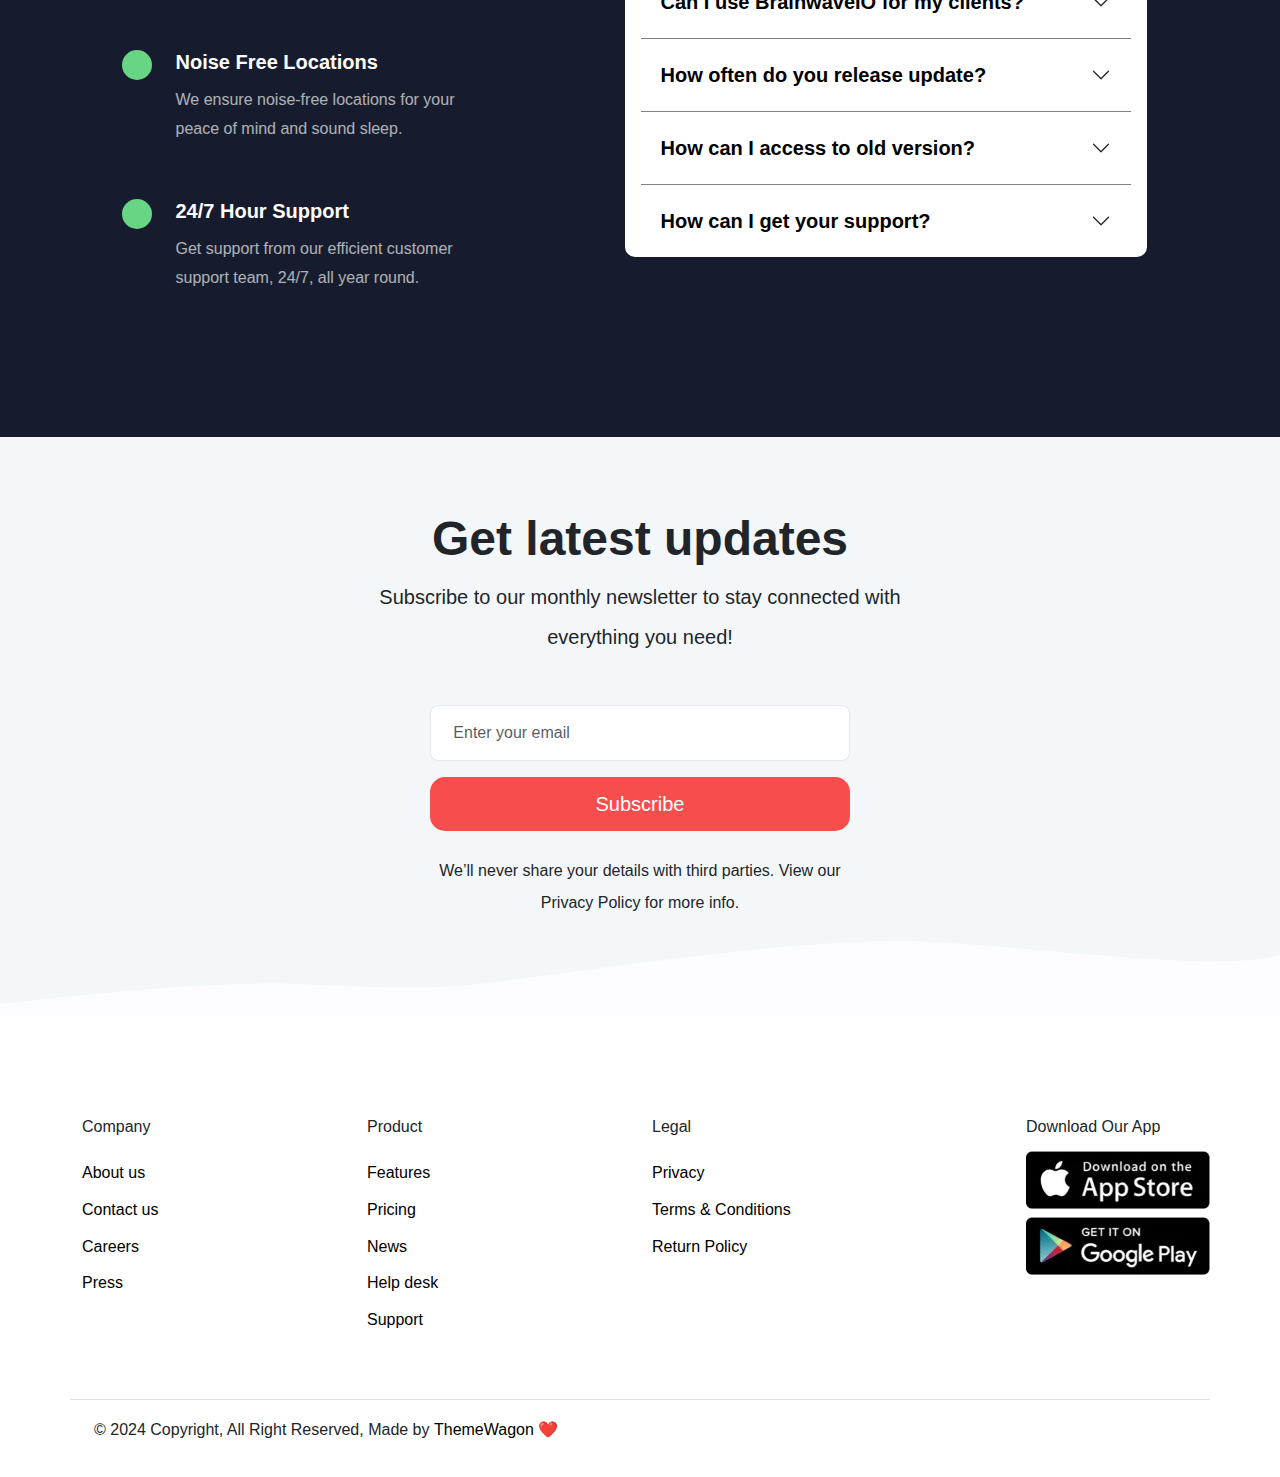
==== commit 6921c6e9: "done with the project" ====
--- a/index.html
+++ b/index.html
@@ -8,6 +8,8 @@
     <link rel="stylesheet" href="styles.css">
     <link rel="stylesheet" href="https://cdn.jsdelivr.net/npm/bootstrap-icons@1.11.3/font/bootstrap-icons.min.css">
     <link rel="stylesheet" href="https://unicons.iconscout.com/release/v4.0.8/css/line.css">
+    <link rel="stylesheet" href="https://cdn.jsdelivr.net/npm/swiper@11/swiper-bundle.min.css" />
+
     <link href="https://cdn.jsdelivr.net/npm/bootstrap@5.3.3/dist/css/bootstrap.min.css" rel="stylesheet" integrity="sha384-QWTKZyjpPEjISv5WaRU9OFeRpok6YctnYmDr5pNlyT2bRjXh0JMhjY6hW+ALEwIH" crossorigin="anonymous">
 </head>
   <body>
@@ -244,82 +246,83 @@
     </section>
     
 
-    <section>
+    <section style="height: 100%; background-color: rgba(22,28,45,1);" >
       <div class="mx-auto text-center">
         <hr class="horizontal-line d-inline-block"/>
       </div>
-      <div class="container pb-8 pb-lg-10">
-        <div class="row justify-content-center">
+      <div class="container pb-8 pb-lg-10" style="height: 100%;">
+        <div class="row justify-content-center align-items-center pb-5">
           <div class="col-md-8 col-lg-7">
-            <h2 class="fs-6 fs-lg-5 fw-bold text-white text-center pt-7 pb-4 pt-lg-9 pb-lg-6 lh-lg"> <span class="underline"> 1,749 remote teams </span>have shared their experience with our app!</h2>
+            <h2 class="fs-lg-5 fw-bold text-white text-center pt-5 pb-5 pt-lg-9 pb-lg-6 lh-lg" style=""> <span class="underline"> 1,749 remote teams </span>have shared their experience with our app!</h2>
           </div>
           <div class="col-12 mb-4 mb-lg-6">
-            <div class="row g-2">
+            <div class="row g-3">
               <div class="swiper-theme-container">
-                <div class="swiper position-relative" data-swiper='{"spaceBetween":20,"mousewheel":{"forceToAxis":true,"sensitiviye":20,"releaseOnEdges":true},"autoplay":{"delay":3000,"disableOnInteraction":false},"breakpoints":{"0":{"slidesPerView":1,"direction":"horizontal","centeredSlide":true,"loop":true},"768":{"direction":"horizontal","centeredSlide":true,"slidesPerView":2,"loop":true},"992":{"slidesPerView":3,"direction":"vertical","loop":false}}}'>
-                  <div class="swiper-wrapper">
-                    <div class="col-12 swiper-slide">
-                      <div class="d-flex justify-content-center gap-2">
-                        <div class="d-flex flex-column flex-lg-row gap-2 px-4 py-x1 review-card-1">
-                          <div class="text-center text-lg-start"><img class="card-image rounded-circle object-fit-cover" src="assets/img/feedback/reviewer_1.webp" alt="" /></div>
-                          <div class="text-center text-lg-start">
-                            <p class="fs-5 mb-2 lh-lg line-clamp-3 text-1100">“OMG! I cannot believe that I have got a brand new landing page after getting Omega. It was super easy to edit and publish.”</p>
-                            <p class="text-800 lh-xl mb-0">Isaac Olson</p>
+                      <div class="swiper position-relative" >
+                        <div class="swiper-wrapper">
+                          <div class="col-12 swiper-slide">
+                            <div class="d-flex justify-content-center gap-2">
+                              <div class="d-flex flex-column flex-lg-row gap-4 px-4 py-x1 review-card-1 justify-content-center align-items-center">
+                                <div class="text-center text-lg-start"><img class="card-image rounded-circle object-fit-cover " src="assets/feedback/reviewer_1.webp" alt="" /></div>
+                                <div class="text-center text-lg-start">
+                                  <p class="fs-8 mb-2 lh-lg line-clamp-3 text-1100">“OMG! I cannot believe that I have got a brand new landing page after getting Omega. It was super easy to edit and publish.”</p>
+                                  <p class="fs-9  lh-xl mb-0">Isaac Olson</p>
+                                </div>
+                              </div>
+                            </div>
+                          </div>
+                          <div class="col-12 swiper-slide">
+                            <div class="d-flex justify-content-center gap-2">
+                              <div class="d-flex flex-column flex-lg-row gap-4 px-4 py-x1 review-card-2 justify-content-center align-items-center">
+                                <div class="text-center text-lg-start"><img class="card-image rounded-circle object-fit-cover" src="assets/feedback/reviewer_2.webp" alt="" /></div>
+                                <div class="text-center text-lg-start">
+                                  <p class="fs-8 mb-2 lh-lg line-clamp-3 text-1100">“Simply the best. Better than all the rest. I’d recommend this product to beginners and advanced users who want success.”</p>
+                                  <p class="fs-9  lh-xl mb-0">Barry Young</p>
+                                </div>
+                              </div>
+                            </div>
+                          </div>
+                          <div class="col-12 swiper-slide">
+                            <div class="d-flex justify-content-center gap-2">
+                              <div class="d-flex flex-column flex-lg-row gap-4 px-4 py-x1 review-card-3 justify-content-center align-items-center">
+                                <div class="text-center text-lg-start"><img class="card-image rounded-circle object-fit-cover" src="assets/feedback/reviewer_3.webp" alt="" /></div>
+                                <div class="text-center text-lg-start">
+                                  <p class="fs-8 mb-2 lh-lg line-clamp-3 text-1100">“Must have book for all, who want to be Product Designer or Interaction Designer.”</p>
+                                  <p class="fs-9 lh-xl mb-0">Esther Allison</p>
+                                </div>
+                              </div>
+                            </div>
+                          </div>
+                          <div class="col-12 swiper-slide">
+                            <div class="d-flex justify-content-center gap-2">
+                              <div class="d-flex flex-column flex-lg-row gap-4 px-4 py-x1 review-card-4 justify-content-center align-items-center">
+                                <div class="text-center text-lg-start"><img class="card-image rounded-circle object-fit-cover" src="assets/feedback/kakashi.webp" alt="" /></div>
+                                <div class="text-center text-lg-start">
+                                  <p class="fs-8 mb-2 lh-lg line-clamp-3 text-1100">“Every day, I eat, sleep, and worry about stupid things. My job is to ensure that these kids have as many days as possible where they can be idiots like this.”</p>
+                                  <p class="fs-9  lh-xl mb-0">Kakashi Hatake</p>
+                                </div>
+                              </div>
+                            </div>
+                          </div>
+                          <div class="col-12 swiper-slide">
+                            <div class="d-flex justify-content-center gap-2">
+                              <div class="d-flex flex-column flex-lg-row gap-4 px-4 py-x1 review-card-5 justify-content-center align-items-center">
+                                <div class="text-center text-lg-start"><img class="card-image rounded-circle object-fit-cover" src="assets/feedback/obito.webp" alt="" /></div>
+                                <div class="text-center text-lg-start">
+                                  <p class="fs-8 mb-2 lh-lg line-clamp-3 text-1100">“Life isn’t permanent or predictable. You never know when you will run out of time. The best thing you can do is to be honest with those around you and let them know how you really feel. You never know if you have a tomorrow to come.”</p>
+                                  <p class="fs-9  lh-xl mb-0">Obito Uchiha</p>
+                                </div>
+                              </div>
+                            </div>
                           </div>
                         </div>
                       </div>
                     </div>
-                    <div class="col-12 swiper-slide">
-                      <div class="d-flex justify-content-center gap-2">
-                        <div class="d-flex flex-column flex-lg-row gap-2 px-4 py-x1 review-card-2">
-                          <div class="text-center text-lg-start"><img class="card-image rounded-circle object-fit-cover" src="assets/img/feedback/reviewer_2.webp" alt="" /></div>
-                          <div class="text-center text-lg-start">
-                            <p class="fs-5 mb-2 lh-lg line-clamp-3 text-1100">“Simply the best. Better than all the rest. I’d recommend this product to beginners and advanced users who want success.”</p>
-                            <p class="text-800 lh-xl mb-0">Barry Young</p>
-                          </div>
-                        </div>
-                      </div>
-                    </div>
-                    <div class="col-12 swiper-slide">
-                      <div class="d-flex justify-content-center gap-2">
-                        <div class="d-flex flex-column flex-lg-row gap-2 px-4 py-x1 review-card-3">
-                          <div class="text-center text-lg-start"><img class="card-image rounded-circle object-fit-cover" src="assets/img/feedback/reviewer_3.webp" alt="" /></div>
-                          <div class="text-center text-lg-start">
-                            <p class="fs-5 mb-2 lh-lg line-clamp-3 text-1100">“Must have book for all, who want to be Product Designer or Interaction Designer.”</p>
-                            <p class="text-800 lh-xl mb-0">Esther Allison</p>
-                          </div>
-                        </div>
-                      </div>
-                    </div>
-                    <div class="col-12 swiper-slide">
-                      <div class="d-flex justify-content-center gap-2">
-                        <div class="d-flex flex-column flex-lg-row gap-2 px-4 py-x1 review-card-4">
-                          <div class="text-center text-lg-start"><img class="card-image rounded-circle object-fit-cover" src="assets/img/feedback/kakashi.webp" alt="" /></div>
-                          <div class="text-center text-lg-start">
-                            <p class="fs-5 mb-2 lh-lg line-clamp-3 text-1100">“Every day, I eat, sleep, and worry about stupid things. My job is to ensure that these kids have as many days as possible where they can be idiots like this.”</p>
-                            <p class="text-800 lh-xl mb-0">Kakashi Hatake</p>
-                          </div>
-                        </div>
-                      </div>
-                    </div>
-                    <div class="col-12 swiper-slide">
-                      <div class="d-flex justify-content-center gap-2">
-                        <div class="d-flex flex-column flex-lg-row gap-2 px-4 py-x1 review-card-5">
-                          <div class="text-center text-lg-start"><img class="card-image rounded-circle object-fit-cover" src="assets/img/feedback/obito.webp" alt="" /></div>
-                          <div class="text-center text-lg-start">
-                            <p class="fs-5 mb-2 lh-lg line-clamp-3 text-1100">“Life isn’t permanent or predictable. You never know when you will run out of time. The best thing you can do is to be honest with those around you and let them know how you really feel. You never know if you have a tomorrow to come.”</p>
-                            <p class="text-800 lh-xl mb-0">Obito Uchiha</p>
-                          </div>
-                        </div>
-                      </div>
-                    </div>
-                  </div>
-                </div>
-              </div>
-            </div>
-          </div>
-          <div class="text-center mb-5 pb-3"><a class="py-1 link-success" href="#!"><span>Read more reviews </span><span class="uil uil-arrow-right icon"></span></a></div>
-        </div>
+            </div>
+          </div>
+          <div class="text-center pt-5 pb-3 fs-5"><a class="link-success-1" href="#!"><span>Read more reviews </span><span class="uil uil-arrow-right icon"></span></a></div>
+              
+          </div>
       </div>
     </section>
 
@@ -334,7 +337,7 @@
           <div class="col-12" >
             <div class="d-flex flex-column flex-md-row justify-content-center align-items-center gap-5 ">
               <div class="p-3 text-center bg-transparent border mb-3 mb-md-0 rounded-2 shadow" style="max-width: 380px;width: 90%; height: 70vh;">
-                <p class="fs-5 text-uppercase mt-3 mb-4 fw-bold ls-2 pricing-text"> Starter</p>
+                <p class="fs-10 text-uppercase mt-2 mb-3 fw-bold ls-2 pricing-text"> Starter</p>
                 <h2 class="mb-3"><span class=" fw-bold" style="font-size: 1.5rem;">$</span><span class=" fw-bold" style="font-size: 3.75rem;">19</span><span class="fs-5 lh-xl font-sans-serif">/ mo</span></h2>
                 <ul class="list-unstyled fs-5 lh-xl fw-light text-1100 ls-1 mt-3">
                   <li class="py-4 px-2 border-top"> Upto 100 Team Members </li>
@@ -345,7 +348,7 @@
                 </ul>
               </div>
               <div class="p-3 text-center bg-white border rounded-2 shadow" style="max-width: 380px;width: 90%; height: 70vh;">
-                <p class="fs-5 text-uppercase mt-3 mb-4 fw-bold ls-2 pricing-text"> Unlimited</p>
+                <p class="fs-10 text-uppercase mt-2 mb-3 fw-bold ls-2 pricing-text"> Unlimited</p>
                 <h2 class="mb-3"><span class="fw-bold" style="font-size: 1.5rem;">$</span><span class="fw-bold" style="font-size: 3.75rem;">99</span><span class="fs-5 lh-xl font-sans-serif">/ mo</span></h2>
                 <ul class="list-unstyled fs-5 lh-xl fw-light text-1100 ls-1 mt-3">
                   <li class="py-4 px-2 border-top"> Unlimited Team Members </li>
@@ -501,6 +504,13 @@
       </div>
     </footer>
     <a href="#" class="to-top text-center" aria-label="to-top"><i class="bi bi-chevron-up text-white"></i> </a>
+
+
+    <script src="https://code.jquery.com/jquery-3.5.1.slim.min.js"></script>
+    <script src="https://stackpath.bootstrapcdn.com/bootstrap/4.5.2/js/bootstrap.min.js"></script>
+   
+  <script src="https://cdn.jsdelivr.net/npm/bootstrap@5.3.3/dist/js/bootstrap.bundle.min.js" integrity="sha384-YvpcrYf0tY3lHB60NNkmXc5s9fDVZLESaAA55NDzOxhy9GkcIdslK1eN7N6jIeHz" crossorigin="anonymous"></script>
+    <script src="https://cdn.jsdelivr.net/npm/swiper@11/swiper-bundle.min.js"></script>
     <script>
        var nav = document.querySelector('nav');
 
@@ -556,24 +566,38 @@
 
 
   // Swiper Slider
-  var swiperInit = function swiperInit() {
-  if (window.Swiper) {
-    var swipers = document.querySelectorAll('[data-swiper]');
-    swipers.forEach(function (swiper) {
-      var options = utils.getData(swiper, 'swiper');
-      var newSwiper = new window.Swiper(swiper, _objectSpread({}, options));
-      var navbarVerticalToggle = document.querySelector('.navbar-vertical-toggle');
-      if (navbarVerticalToggle) {
-        navbarVerticalToggle.addEventListener('navbar.vertical.toggle', function () {
-          newSwiper.update();
-        });
-      }
-    });
-  }
-};
+  var swiper = new Swiper('.swiper', {
+  slidesPerView: 3,
+  direction: getDirection(),
+  loop: true,
+  spaceBetween: 20,
+  navigation: {
+    nextEl: '.swiper-button-next',
+    prevEl: '.swiper-button-prev',
+  },
+  mousewheel: {
+    invert: false,
+  },
+  on: {
+    resize: function () {
+      swiper.params.slidesPerView = getSlidesPerView();
+      swiper.changeDirection(getDirection());
+      swiper.update();
+    },
+  },
+});
+
+function getSlidesPerView() {
+  var windowWidth = window.innerWidth;
+  return windowWidth <= 991 ? 1 : 3;
+}
+
+function getDirection() {
+  var windowWidth = window.innerWidth;
+  return windowWidth <= 991 ? 'horizontal' : 'vertical';
+}
+
     </script>
-      <script src="https://code.jquery.com/jquery-3.5.1.slim.min.js"></script>
-      <script src="https://stackpath.bootstrapcdn.com/bootstrap/4.5.2/js/bootstrap.min.js"></script>
-    <script src="https://cdn.jsdelivr.net/npm/bootstrap@5.3.3/dist/js/bootstrap.bundle.min.js" integrity="sha384-YvpcrYf0tY3lHB60NNkmXc5s9fDVZLESaAA55NDzOxhy9GkcIdslK1eN7N6jIeHz" crossorigin="anonymous"></script>
+     
   </body>
 </html>--- a/styles.css
+++ b/styles.css
@@ -74,6 +74,9 @@
   .link-hover:hover{
     color: var(--button-hover)!important;
   
+  }
+  .link-success-1{
+    color: #68D585 !important;
   }
  .hero-background{
     background-image: url('assets/BG.webp');
@@ -291,6 +294,120 @@
   color: black !important;
   text-decoration: none !important;
 }
+.swiper-theme-container {
+  height: 21.875rem !important;
+  width: 40rem !important;
+  overflow: hidden;
+}
+.swiper-theme-container .swiper {
+  height: 100%;
+  width: 100%;
+  margin: auto;
+}
+@media (min-width: 768px) {
+  .swiper-theme-container {
+    width: 45.65rem !important;
+  }
+}
+@media (min-width: 992px) {
+  .swiper-theme-container {
+    width: 45.65rem !important;
+    height: 37.5rem !important;
+    margin: auto;
+  }
+}
+
+.swiper-slide {
+  margin: auto;
+  border: 1px solid #57595E;
+  color: #161C2D;
+  border-radius: 0.75rem !important;
+  overflow: hidden;
+  background-color: rgba(255, 255, 255, 0.5);
+  -webkit-transition: background-color 0.2s ease-in-out;
+  -o-transition: background-color 0.2s ease-in-out;
+  transition: background-color 0.2s ease-in-out;
+}
+.swiper-slide:hover, .swiper-slide:focus {
+  background-color: #fff;
+}
+.swiper-slide .card-image {
+  width: 5.6rem;
+  height: 5.6rem;
+  border: 2px solid #979797;
+}
+.py-x1 {
+  padding-top: 1.5rem !important;
+  padding-bottom: 1.5rem !important;
+}
+.fs-10 {
+  font-size: 0.875rem !important;
+}
+
+.fs-9 {
+  font-size: 1rem !important;
+}
+
+.fs-8 {
+  font-size: 1.25rem !important;
+}
+
+.fs-7 {
+  font-size: 1.5rem !important;
+}
+
+.fs-6 {
+  font-size: 1.875rem !important;
+}
+
+.fs-5 {
+  font-size: 2.125rem !important;
+}
+
+.fs-4 {
+  font-size: 2.5rem !important;
+}
+
+.fs-3 {
+  font-size: 3rem !important;
+}
+
+.fs-2 {
+  font-size: 3.5rem !important;
+}
+
+.fs-1 {
+  font-size: 3.75rem !important;
+}
+.line-clamp-3 {
+  display: -webkit-box;
+  -webkit-line-clamp: 2;
+  -webkit-box-orient: vertical;
+  overflow: hidden;
+  text-overflow: ellipsis;
+  line-clamp: 2;
+  box-orient: vertical;
+}
+@media (min-width: 992px) {
+  .swiper-slide .card-image {
+    width: 6.938rem;
+    height: 6.938rem;
+  }
+}
+
+.swiper-slide-active {
+  background-color: #fff;
+}
+
+.swiper-slide-prev, .swiper-slide-next {
+  background-color: rgba(255, 255, 255, 0.7);
+  -webkit-transition: background-color 0.2s ease-in-out;
+  -o-transition: background-color 0.2s ease-in-out;
+  transition: background-color 0.2s ease-in-out;
+}
+.swiper-slide-prev:hover, .swiper-slide-prev:focus, .swiper-slide-next:hover, .swiper-slide-next:focus {
+  background-color: #fff;
+}
 @media (max-width: 991px) {
   .timeline {
       flex-direction: column;
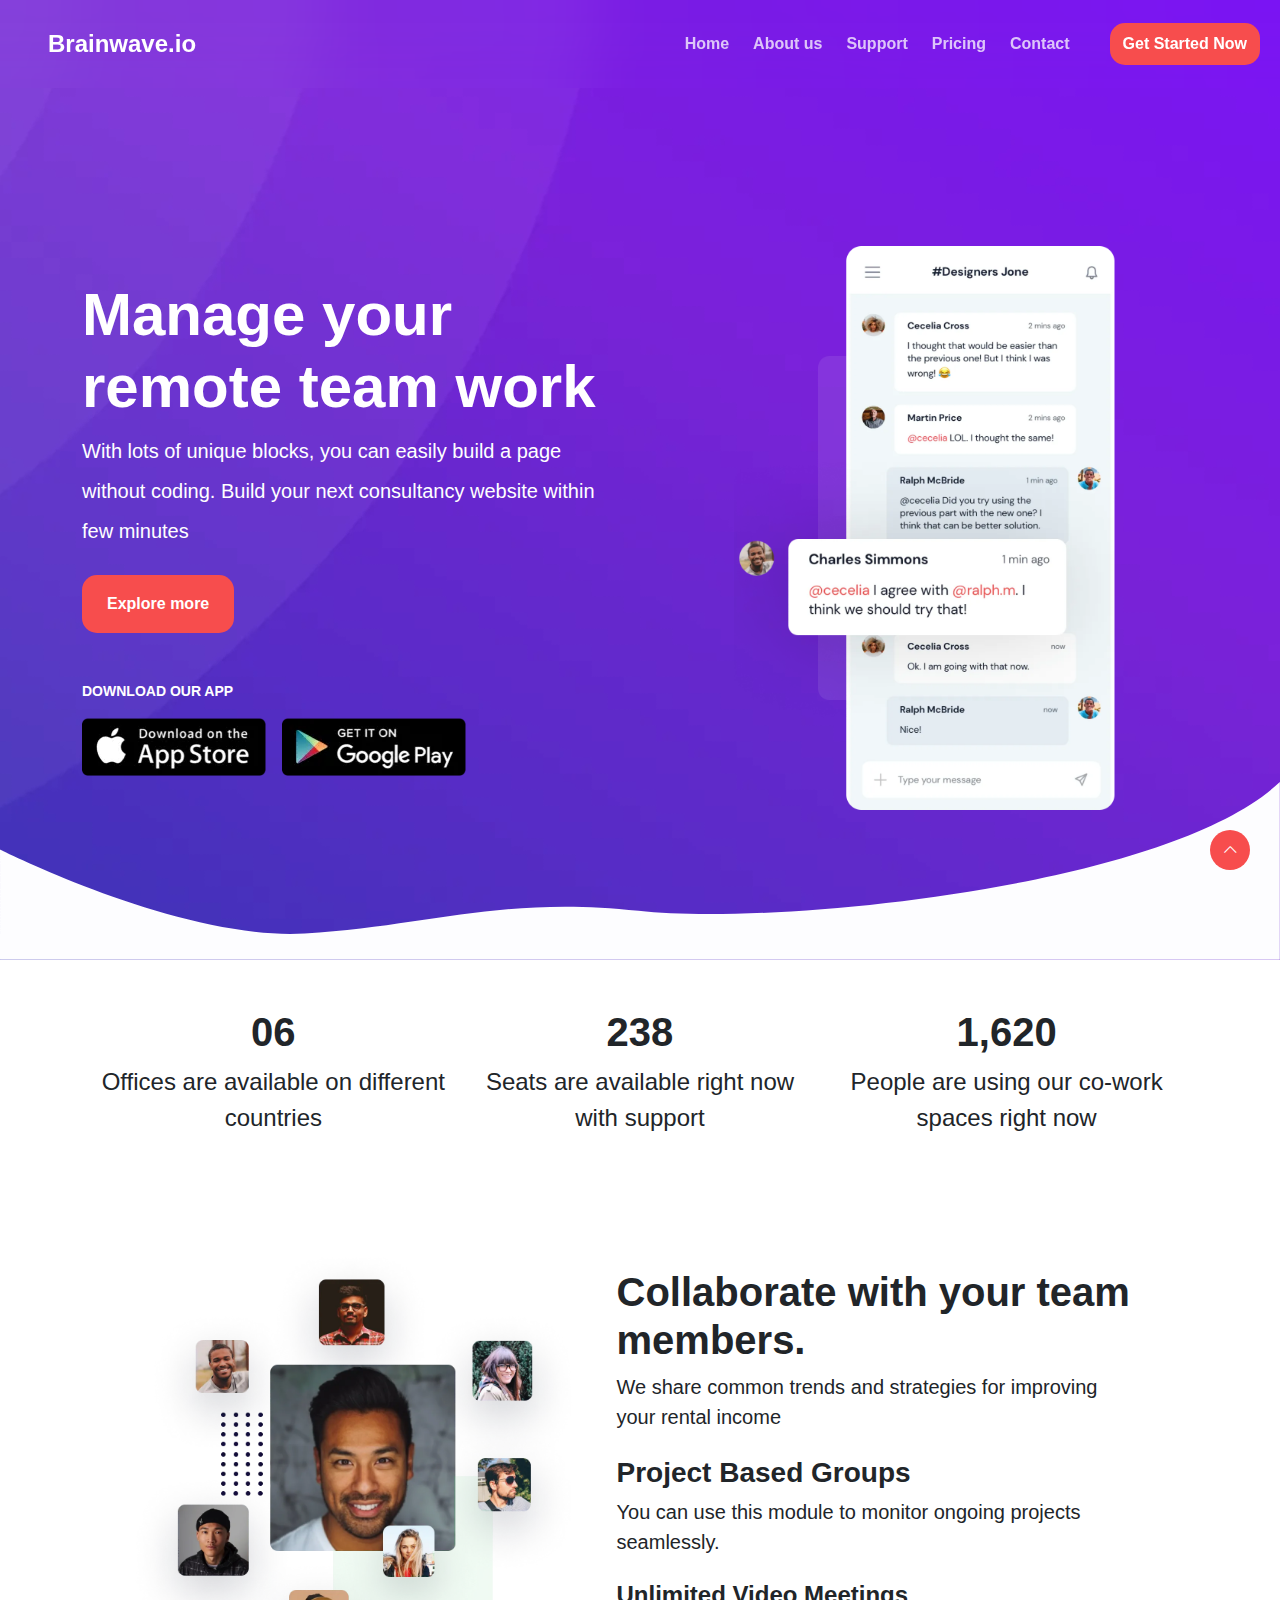
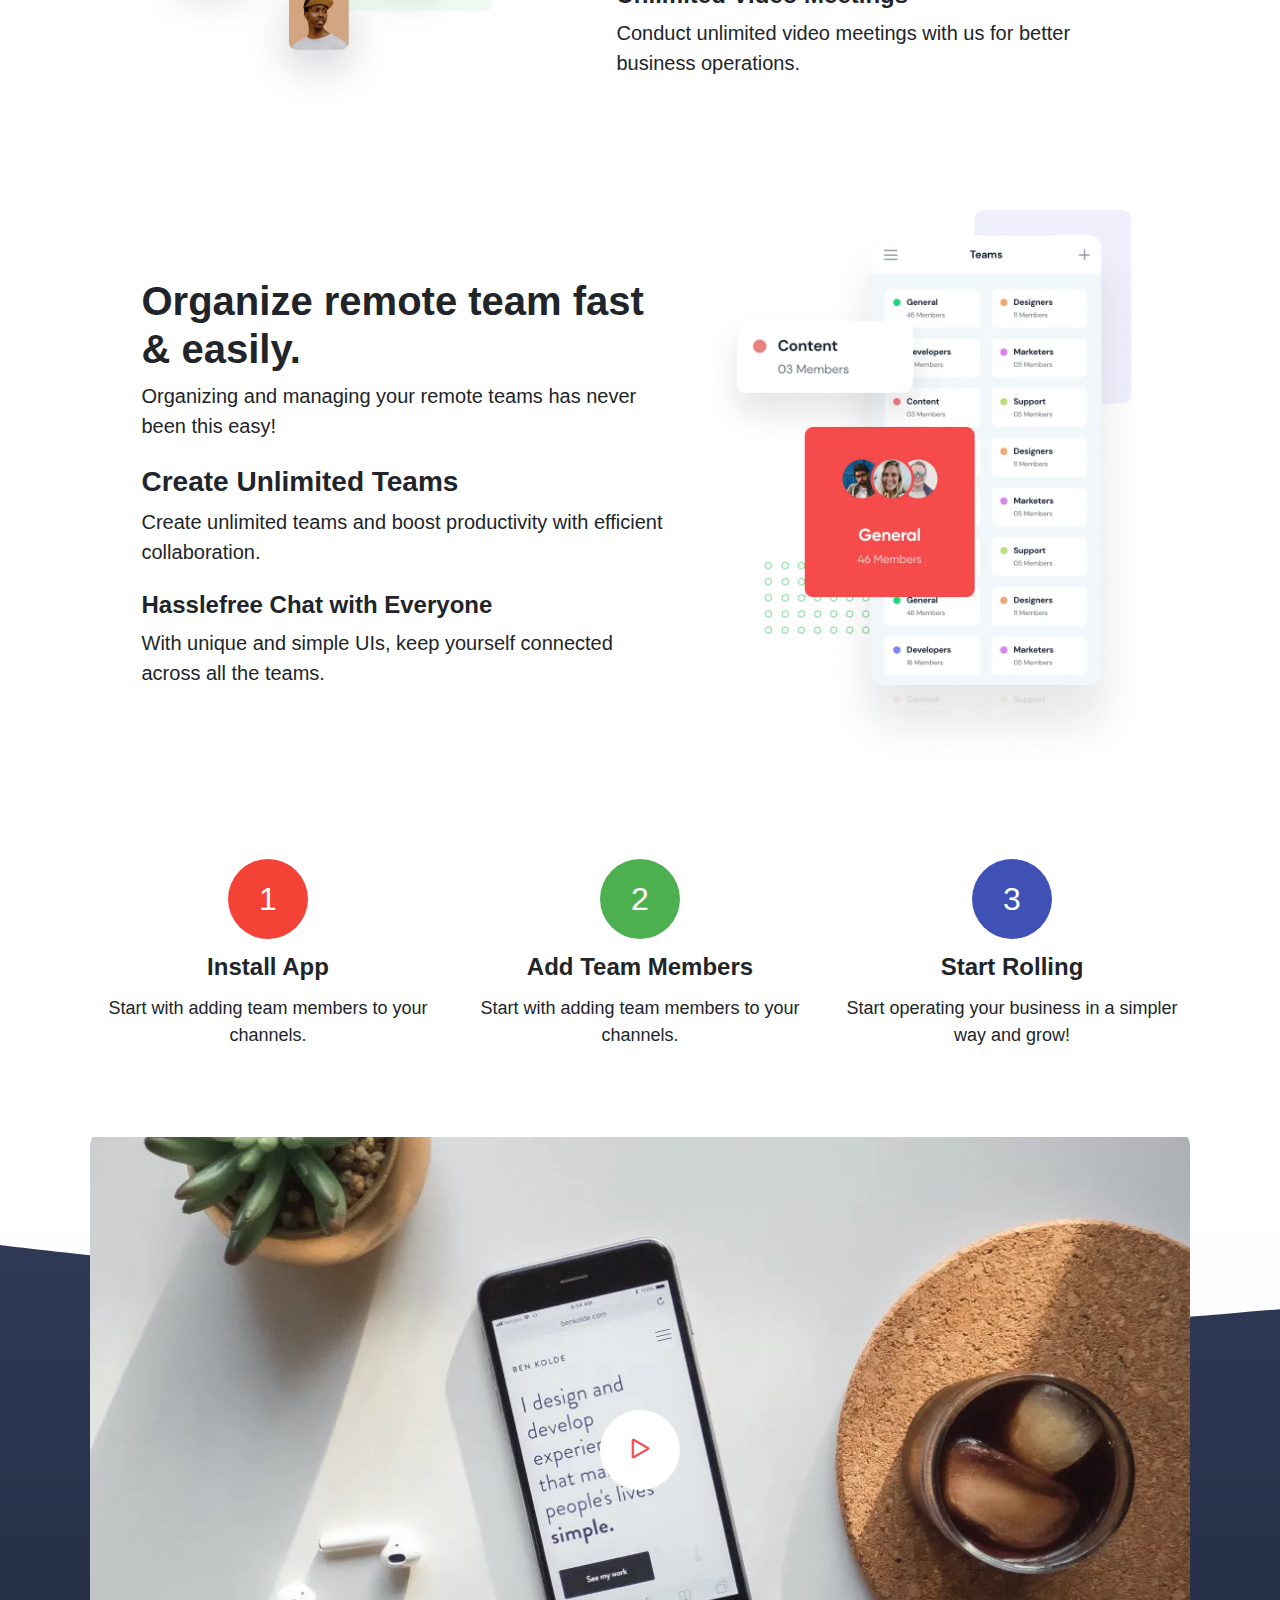
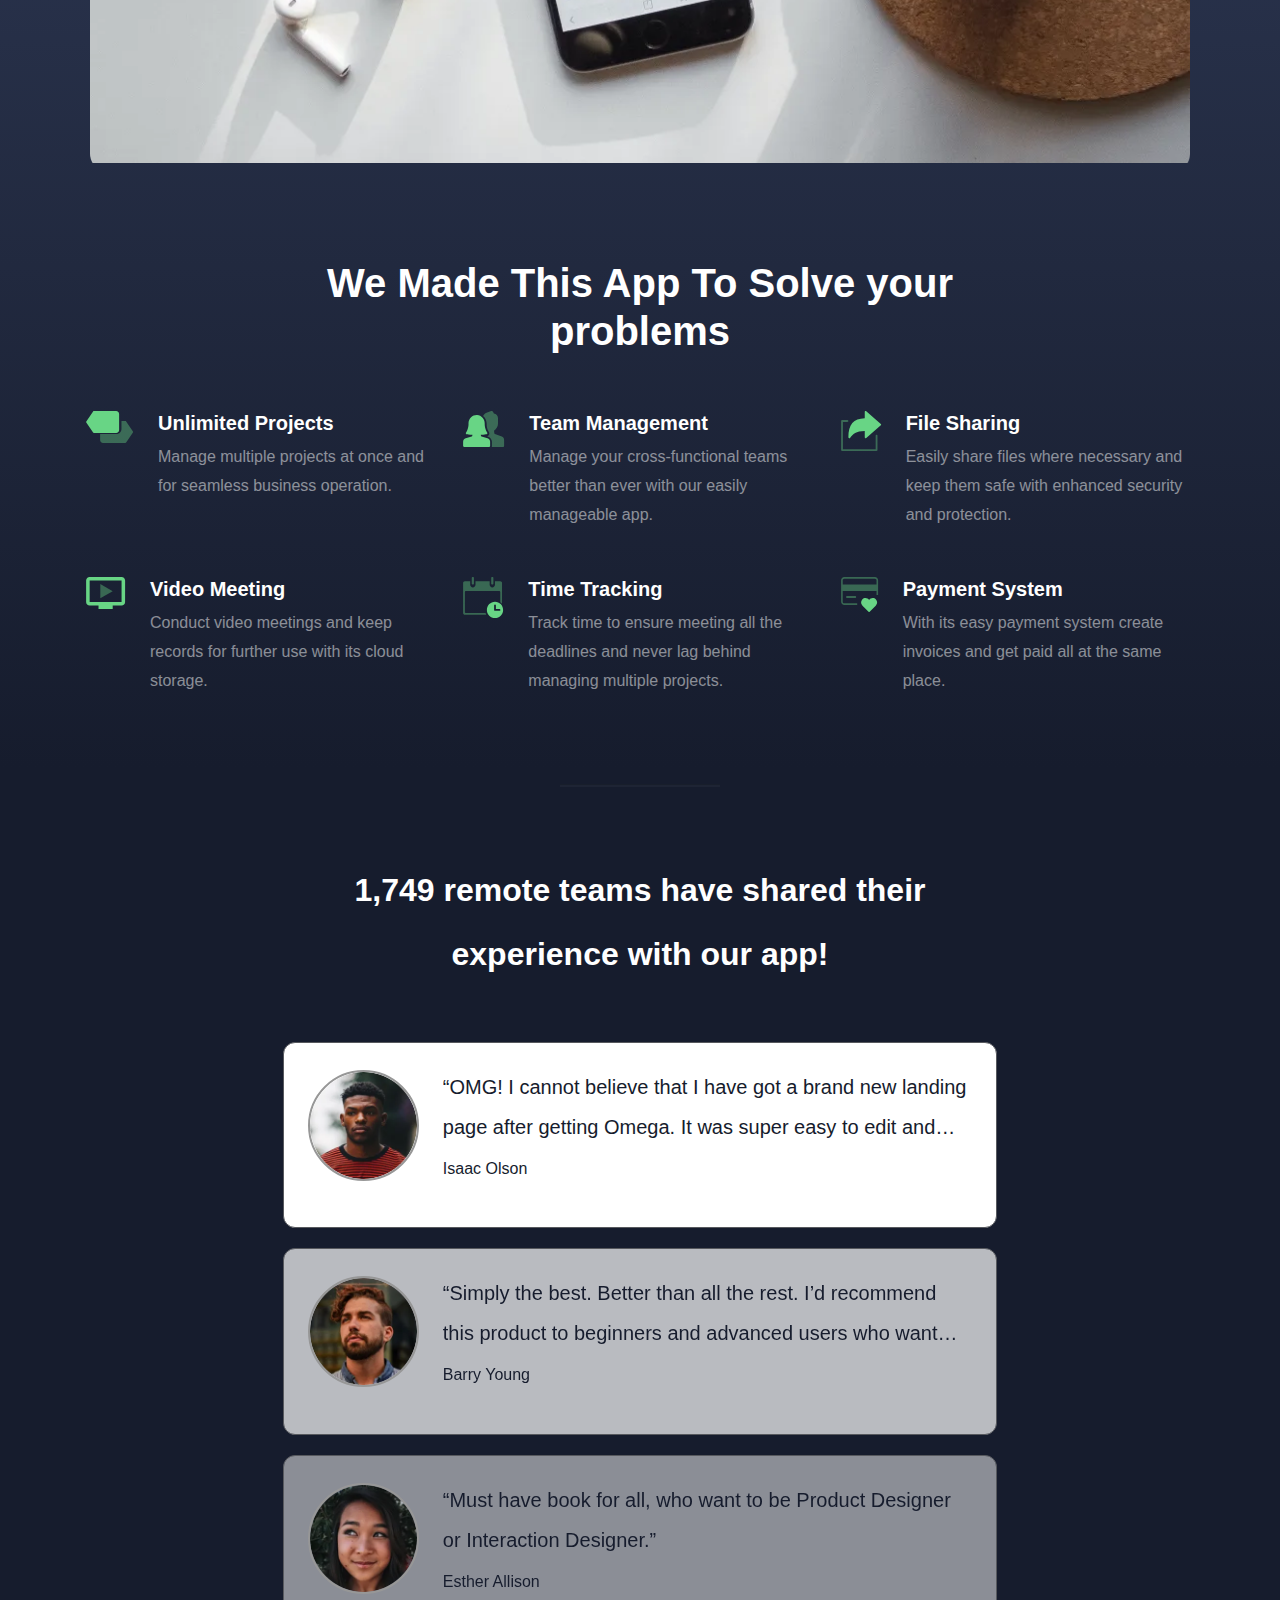
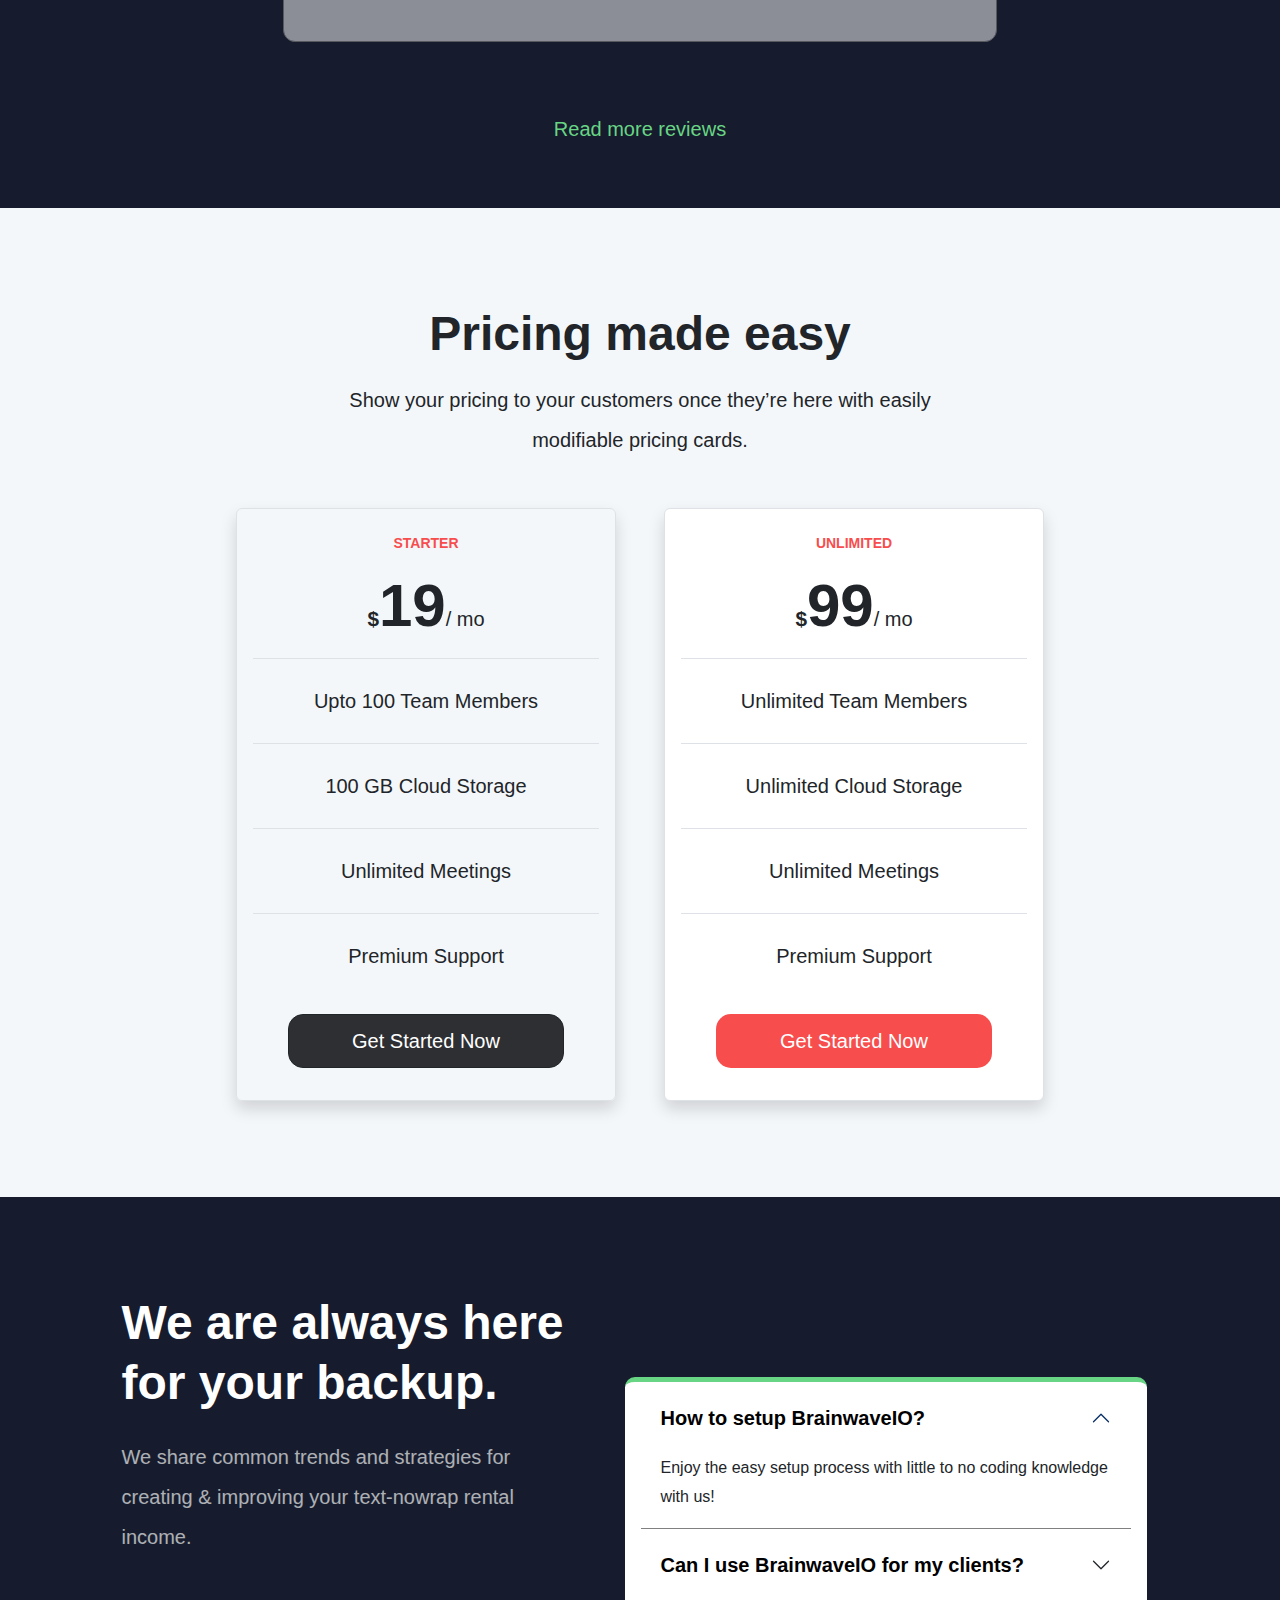
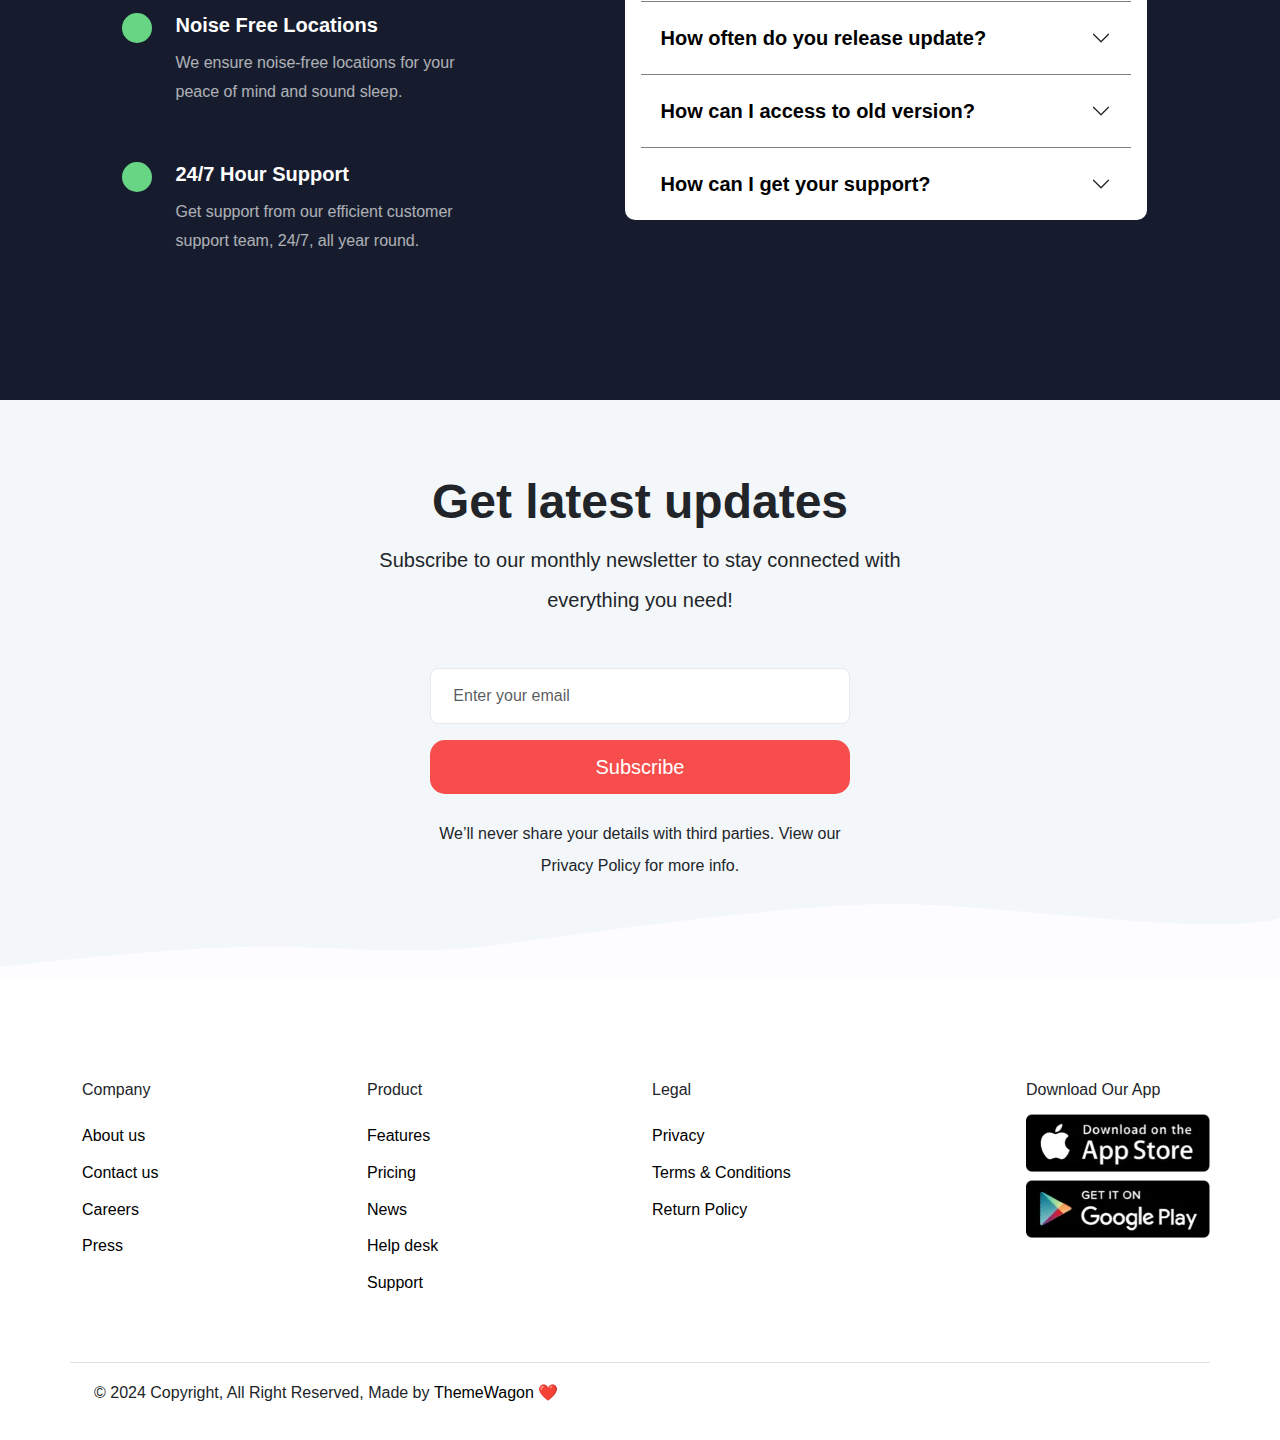
==== commit 0b3e4110: "fixes" ====
--- a/index.html
+++ b/index.html
@@ -20,7 +20,7 @@
 
 
 
-        <a href="" class="btn btn-custom text-white fw-bold me-1  py-2">Get Started Now</a>
+        <a href="" class="btn btn-custom text-white fw-bold me-1 py-2">Get Started Now</a>
 
         <button class="navbar-toggler me-2" type="button" data-toggle="collapse" data-target="#navbarNav" aria-controls="navbarNav" aria-expanded="false" aria-label="Toggle navigation">
           <span class="navbar-toggler-icon"></span>
@@ -336,9 +336,9 @@
           </div>
           <div class="col-12" >
             <div class="d-flex flex-column flex-md-row justify-content-center align-items-center gap-5 ">
-              <div class="p-3 text-center bg-transparent border mb-3 mb-md-0 rounded-2 shadow" style="max-width: 380px;width: 90%; height: 70vh;">
+              <div class="p-3 text-center bg-transparent border mb-3 mb-md-0 rounded-2 shadow" style="max-width: 380px;width: 90%; height: 70%">
                 <p class="fs-10 text-uppercase mt-2 mb-3 fw-bold ls-2 pricing-text"> Starter</p>
-                <h2 class="mb-3"><span class=" fw-bold" style="font-size: 1.5rem;">$</span><span class=" fw-bold" style="font-size: 3.75rem;">19</span><span class="fs-5 lh-xl font-sans-serif">/ mo</span></h2>
+                <h2 class="mb-3"><span class=" fw-bold" style="font-size: 1.3rem;">$</span><span class=" fw-bold" style="font-size: 3.75rem;">19</span><span class="fs-5 lh-xl font-sans-serif">/ mo</span></h2>
                 <ul class="list-unstyled fs-5 lh-xl fw-light text-1100 ls-1 mt-3">
                   <li class="py-4 px-2 border-top"> Upto 100 Team Members </li>
                   <li class="py-4 px-2 border-top"> 100 GB Cloud Storage </li>
@@ -347,9 +347,9 @@
                   <li class="mt-3"> <button class="btn btn-dark m-auto text-white fs-5 px-2 lh-lg" style="width: 80%;">Get Started Now</button></li>
                 </ul>
               </div>
-              <div class="p-3 text-center bg-white border rounded-2 shadow" style="max-width: 380px;width: 90%; height: 70vh;">
+              <div class="p-3 text-center bg-white border rounded-2 shadow" style="max-width: 380px;width: 90%; height: 70%">
                 <p class="fs-10 text-uppercase mt-2 mb-3 fw-bold ls-2 pricing-text"> Unlimited</p>
-                <h2 class="mb-3"><span class="fw-bold" style="font-size: 1.5rem;">$</span><span class="fw-bold" style="font-size: 3.75rem;">99</span><span class="fs-5 lh-xl font-sans-serif">/ mo</span></h2>
+                <h2 class="mb-3"><span class="fw-bold" style="font-size: 1.3rem;">$</span><span class="fw-bold" style="font-size: 3.75rem;">99</span><span class="fs-5 lh-xl font-sans-serif">/ mo</span></h2>
                 <ul class="list-unstyled fs-5 lh-xl fw-light text-1100 ls-1 mt-3">
                   <li class="py-4 px-2 border-top"> Unlimited Team Members </li>
                   <li class="py-4 px-2 border-top"> Unlimited Cloud Storage </li>
@@ -526,48 +526,73 @@
 
 
 
-    // Video Player
     document.addEventListener('DOMContentLoaded', function () {
-    var video = document.getElementById('video');
-    var button = document.getElementById('button');
-    var buttonIcon = document.getElementById('button-icon');
-    var overlay = document.getElementById('overlay');
-
-    // Ensure the video is paused on page load
-    video.pause();
+  var video = document.getElementById('video');
+  var button = document.getElementById('button');
+  var buttonIcon = document.getElementById('button-icon');
+  var overlay = document.getElementById('overlay');
+  var videoContainer = video.parentElement;
+
+  // Ensure the video is paused on page load
+  video.pause();
+  buttonIcon.classList.add('bi-play');
+  overlay.style.visibility = 'visible';
+
+  // Function to toggle play/pause state
+  function togglePlayPause() {
+    if (video.paused) {
+      video.play();
+      buttonIcon.classList.remove('bi-play');
+      buttonIcon.classList.add('bi-pause');
+      button.style.display = 'none'; // Hide button when video starts
+      overlay.style.visibility = 'hidden';
+    } else {
+      video.pause();
+      buttonIcon.classList.remove('bi-pause');
+      buttonIcon.classList.add('bi-play');
+      button.style.display = 'block'; // Show button when video is paused
+      overlay.style.visibility = 'visible';
+    }
+  }
+
+  button.addEventListener('click', function (event) {
+    event.stopPropagation(); // Prevents the event from bubbling up to the video container
+    togglePlayPause();
+  });
+
+  // Add event listener to the video container for play/pause
+  videoContainer.addEventListener('click', function () {
+    togglePlayPause();
+  });
+
+  // Add an event listener for when the video ends
+  video.addEventListener('ended', function () {
+    buttonIcon.classList.remove('bi-pause');
     buttonIcon.classList.add('bi-play');
     overlay.style.visibility = 'visible';
-
-    button.addEventListener('click', function () {
-      if (video.paused && video.currentTime === 0) {
-        video.play();
-        buttonIcon.classList.remove('bi-play');
-        buttonIcon.classList.add('bi-pause');
-        overlay.style.visibility = 'hidden';
-      } else if (video.paused) {
-        video.play();
-        buttonIcon.classList.remove('bi-play');
-        buttonIcon.classList.add('bi-pause');
-      } else {
-        video.pause();
-        buttonIcon.classList.remove('bi-pause');
-        buttonIcon.classList.add('bi-play');
-      }
-    });
-
-    // Add an event listener for when the video ends
-    video.addEventListener('ended', function () {
-      video.currentTime = 0; // Reset video to the beginning
-      buttonIcon.classList.remove('bi-pause');
-      buttonIcon.classList.add('bi-play');
-      overlay.style.visibility = 'visible';
-    });
+    button.style.display = 'block'; // Show button when video ends
   });
+
+  // Show the button when hovering over the video container
+  videoContainer.addEventListener('mouseenter', function () {
+    if (!video.paused) {
+      button.style.display = 'block';
+    }
+  });
+
+  // Hide the button when not hovering over the video container
+  videoContainer.addEventListener('mouseleave', function () {
+    if (!video.paused) {
+      button.style.display = 'none';
+    }
+  });
+});
+
 
 
   // Swiper Slider
   var swiper = new Swiper('.swiper', {
-  slidesPerView: 3,
+  slidesPerView: 1,
   direction: getDirection(),
   loop: true,
   spaceBetween: 20,
@@ -589,7 +614,7 @@
 
 function getSlidesPerView() {
   var windowWidth = window.innerWidth;
-  return windowWidth <= 991 ? 1 : 3;
+  return windowWidth >= 991 ? 3 : 1;
 }
 
 function getDirection() {
--- a/styles.css
+++ b/styles.css
@@ -142,9 +142,9 @@
   color: white;
   border: none;
   padding: 10px 20px;
-  font-size: 1.2rem;
+  font-size: 1.1rem;
   border-radius: 15px !important;
-  width: 20vh;
+ 
 }
 .btn-dark {
   background-color: #2E2F33 !important;
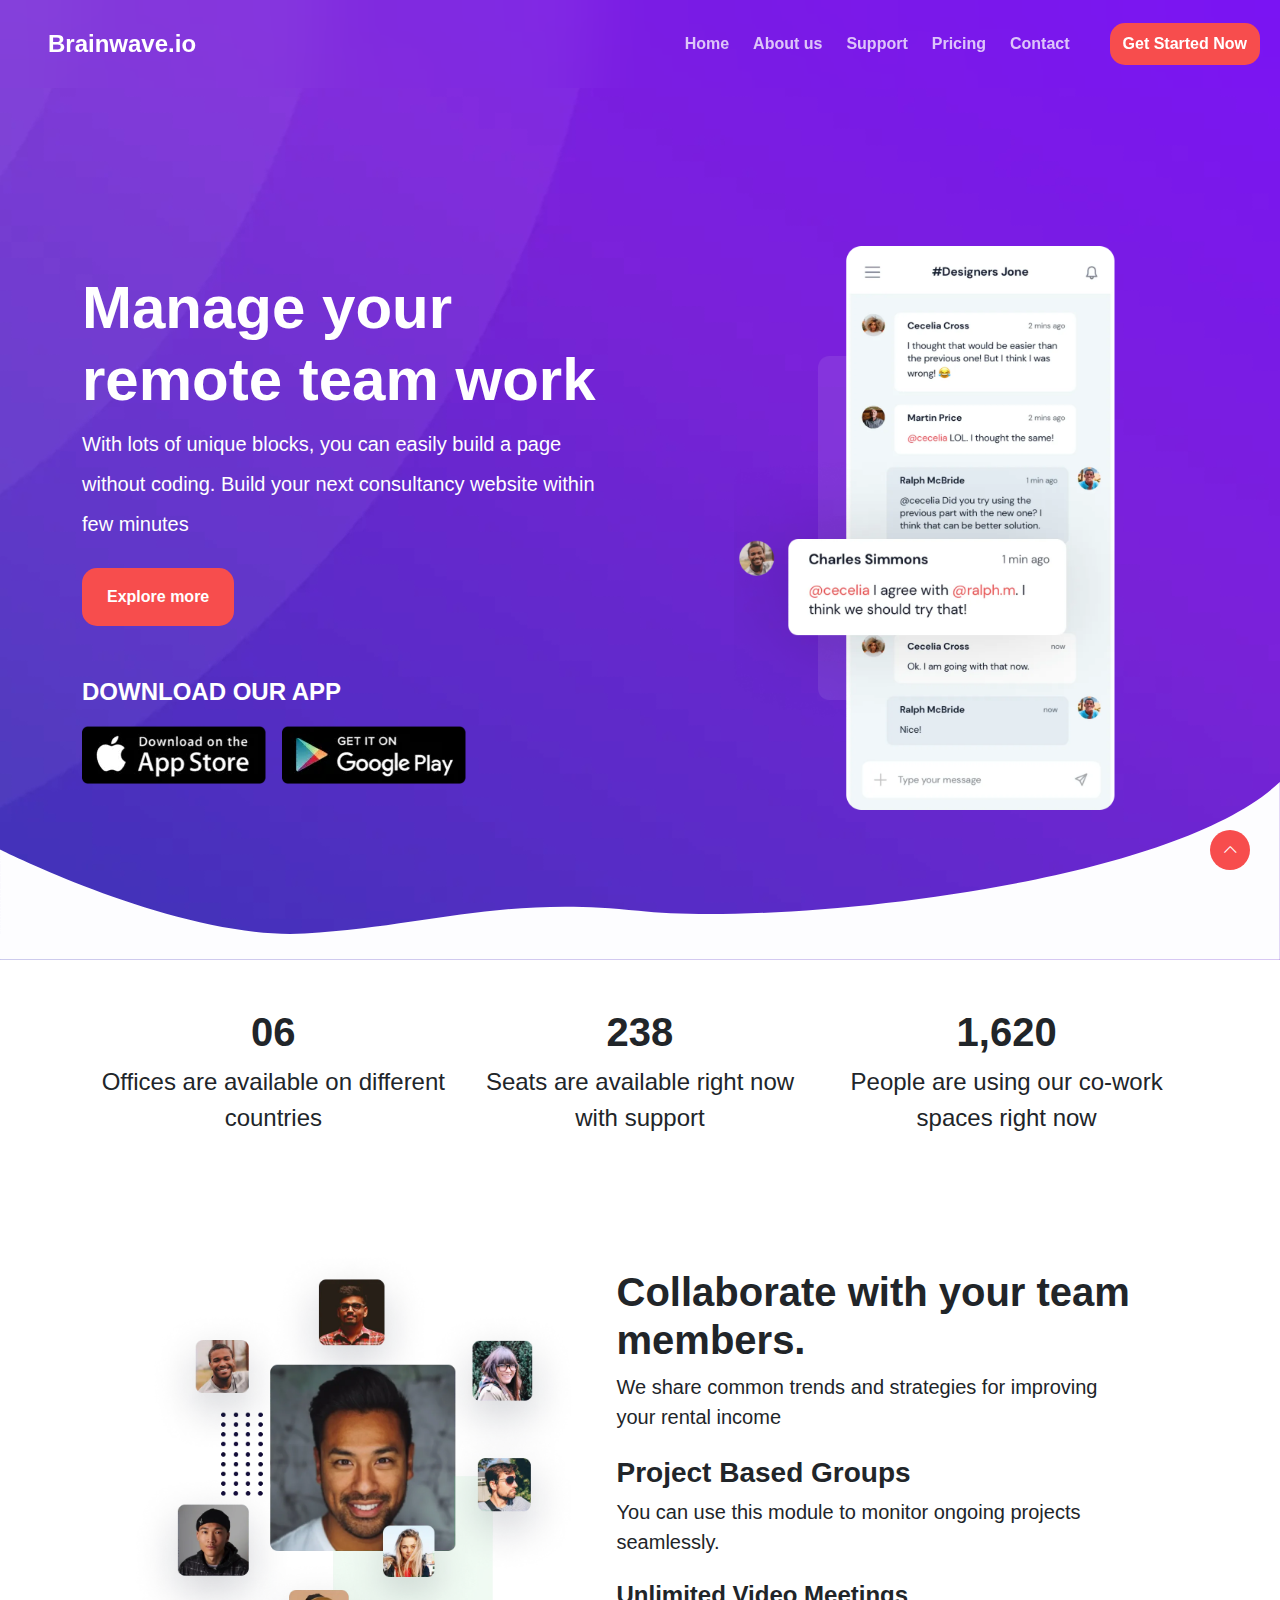
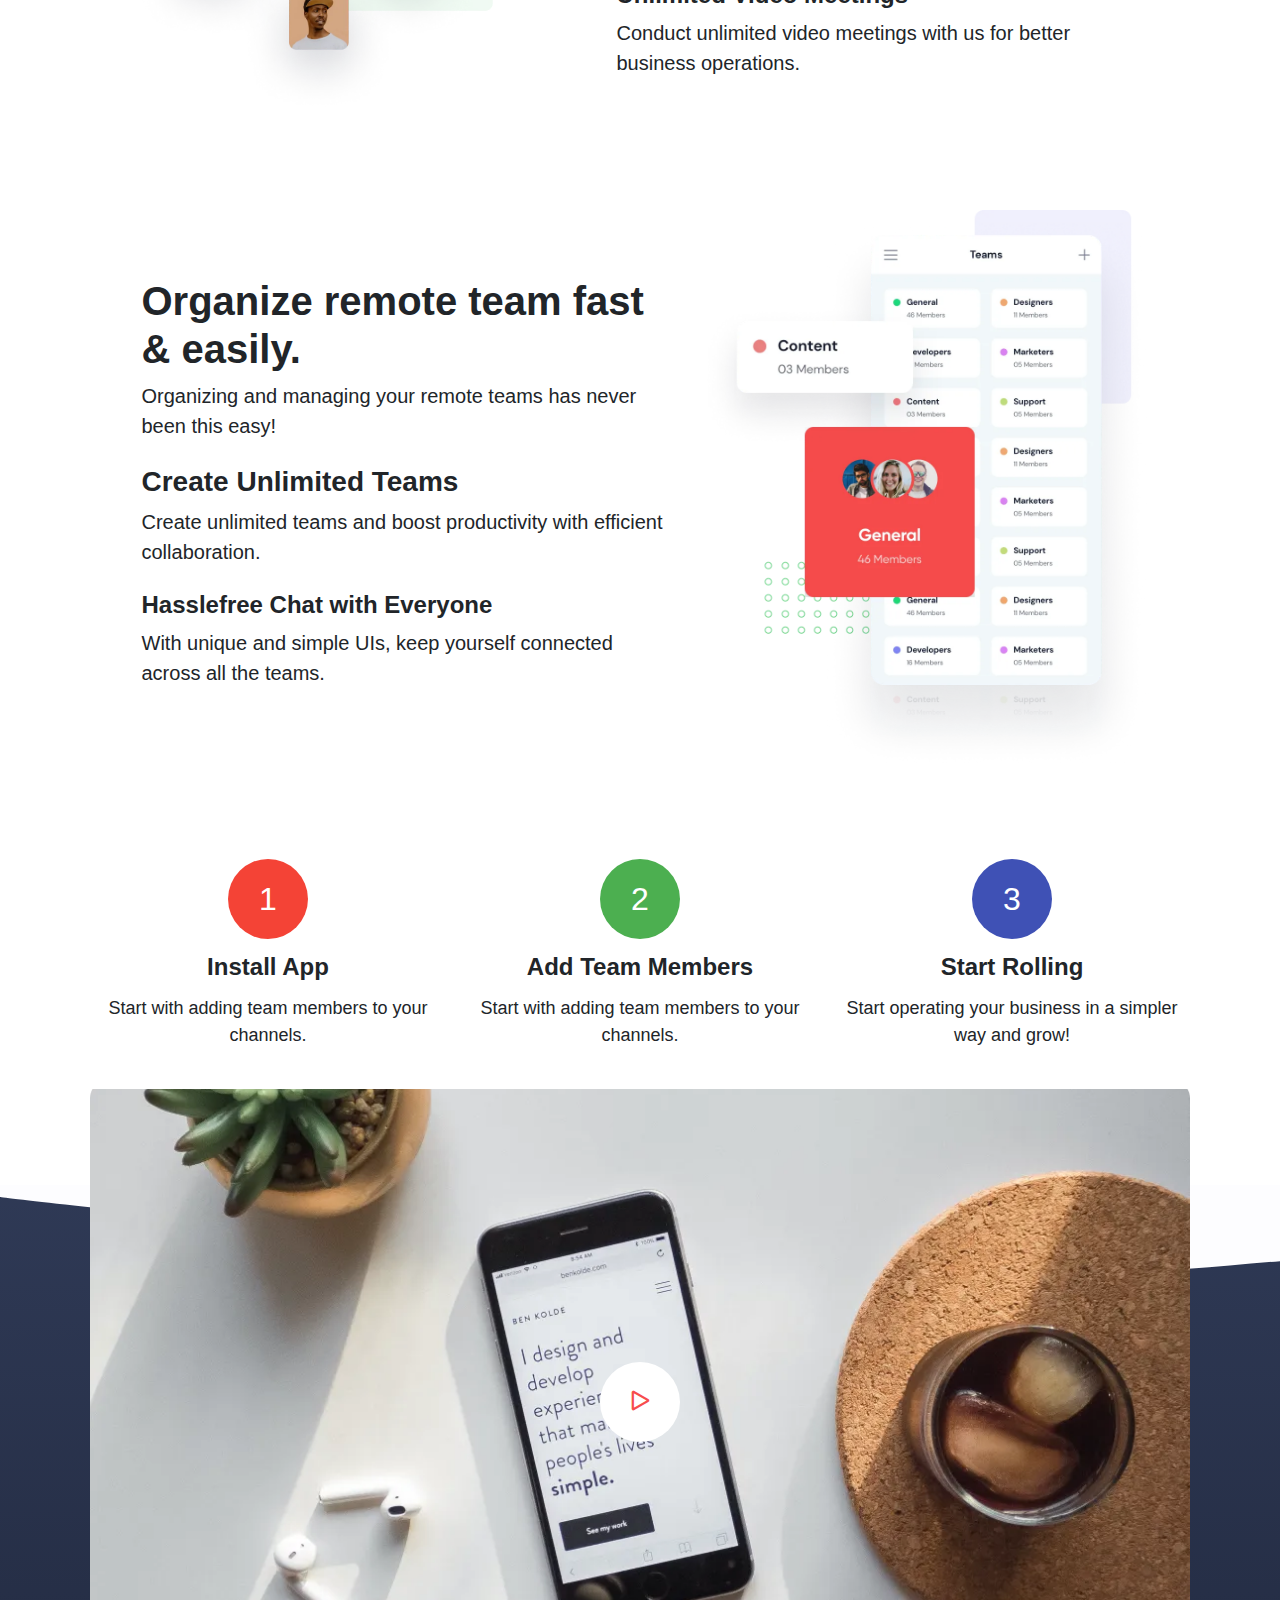
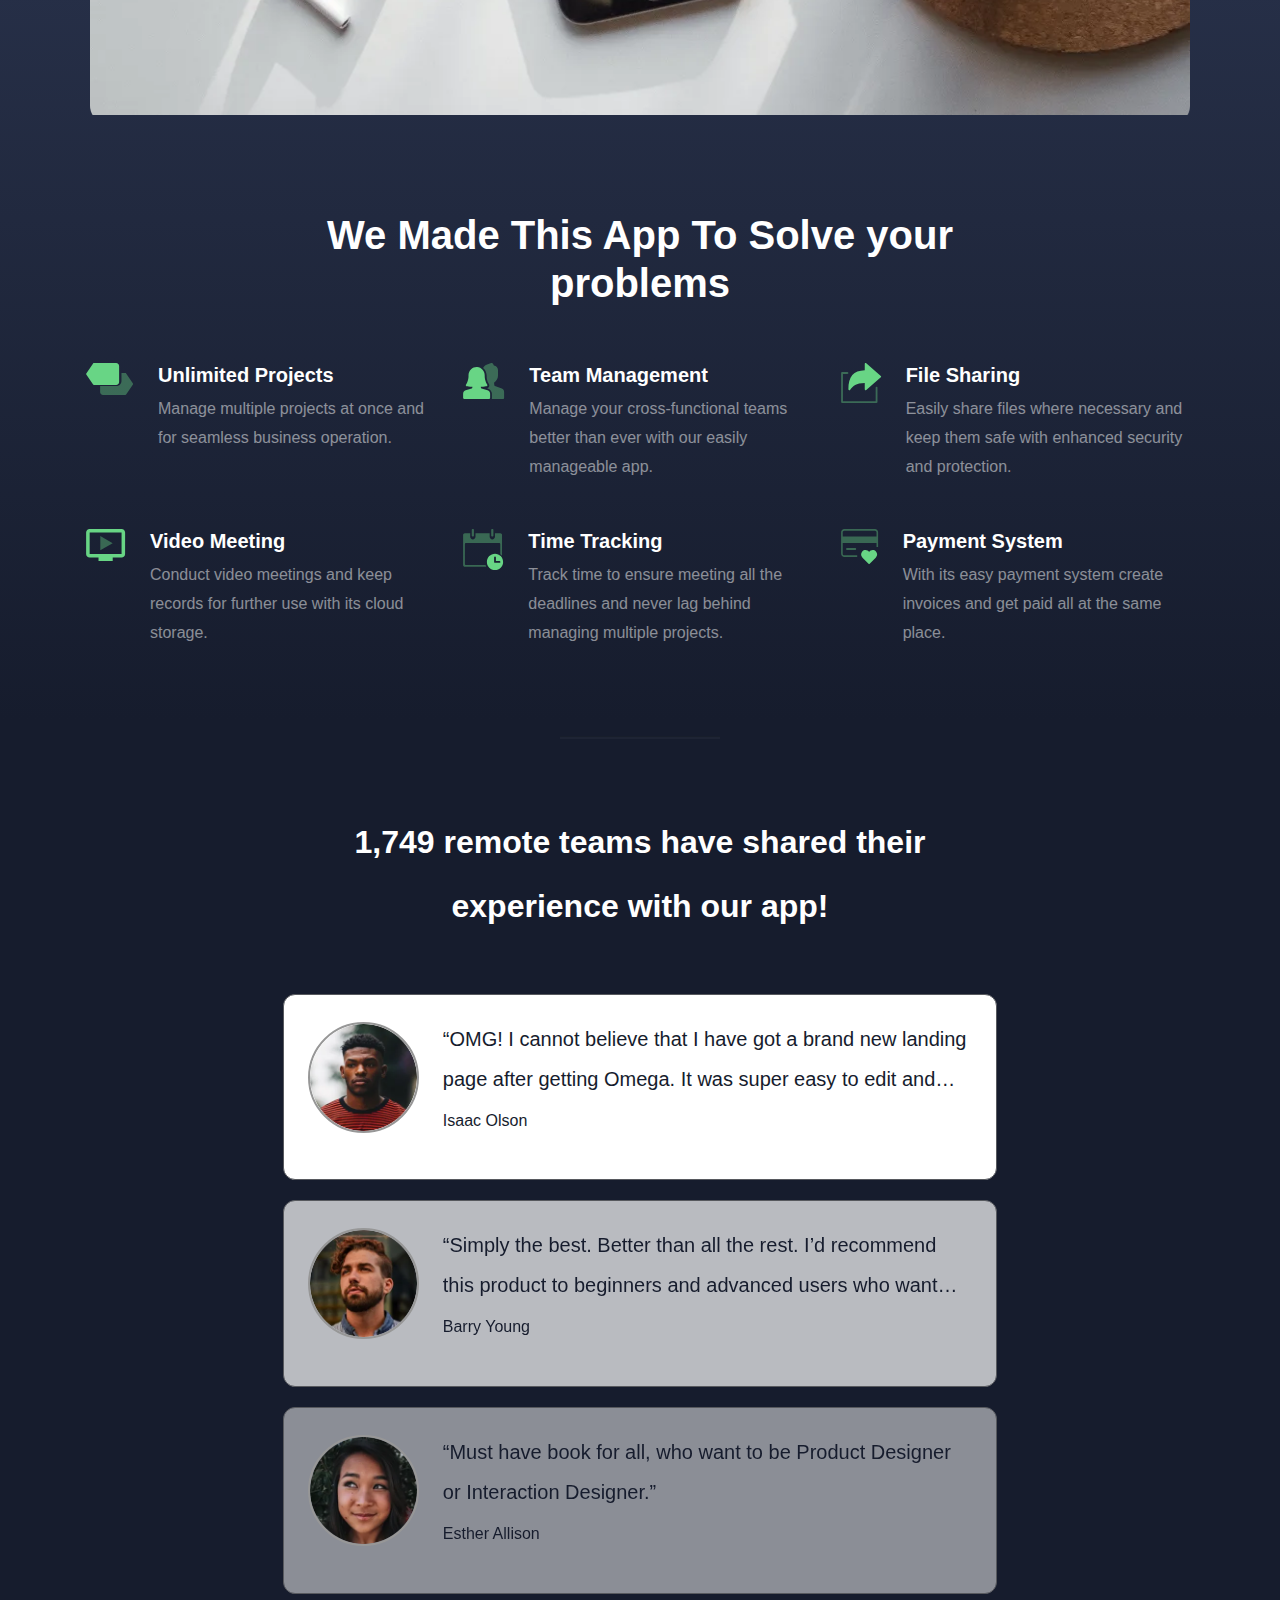
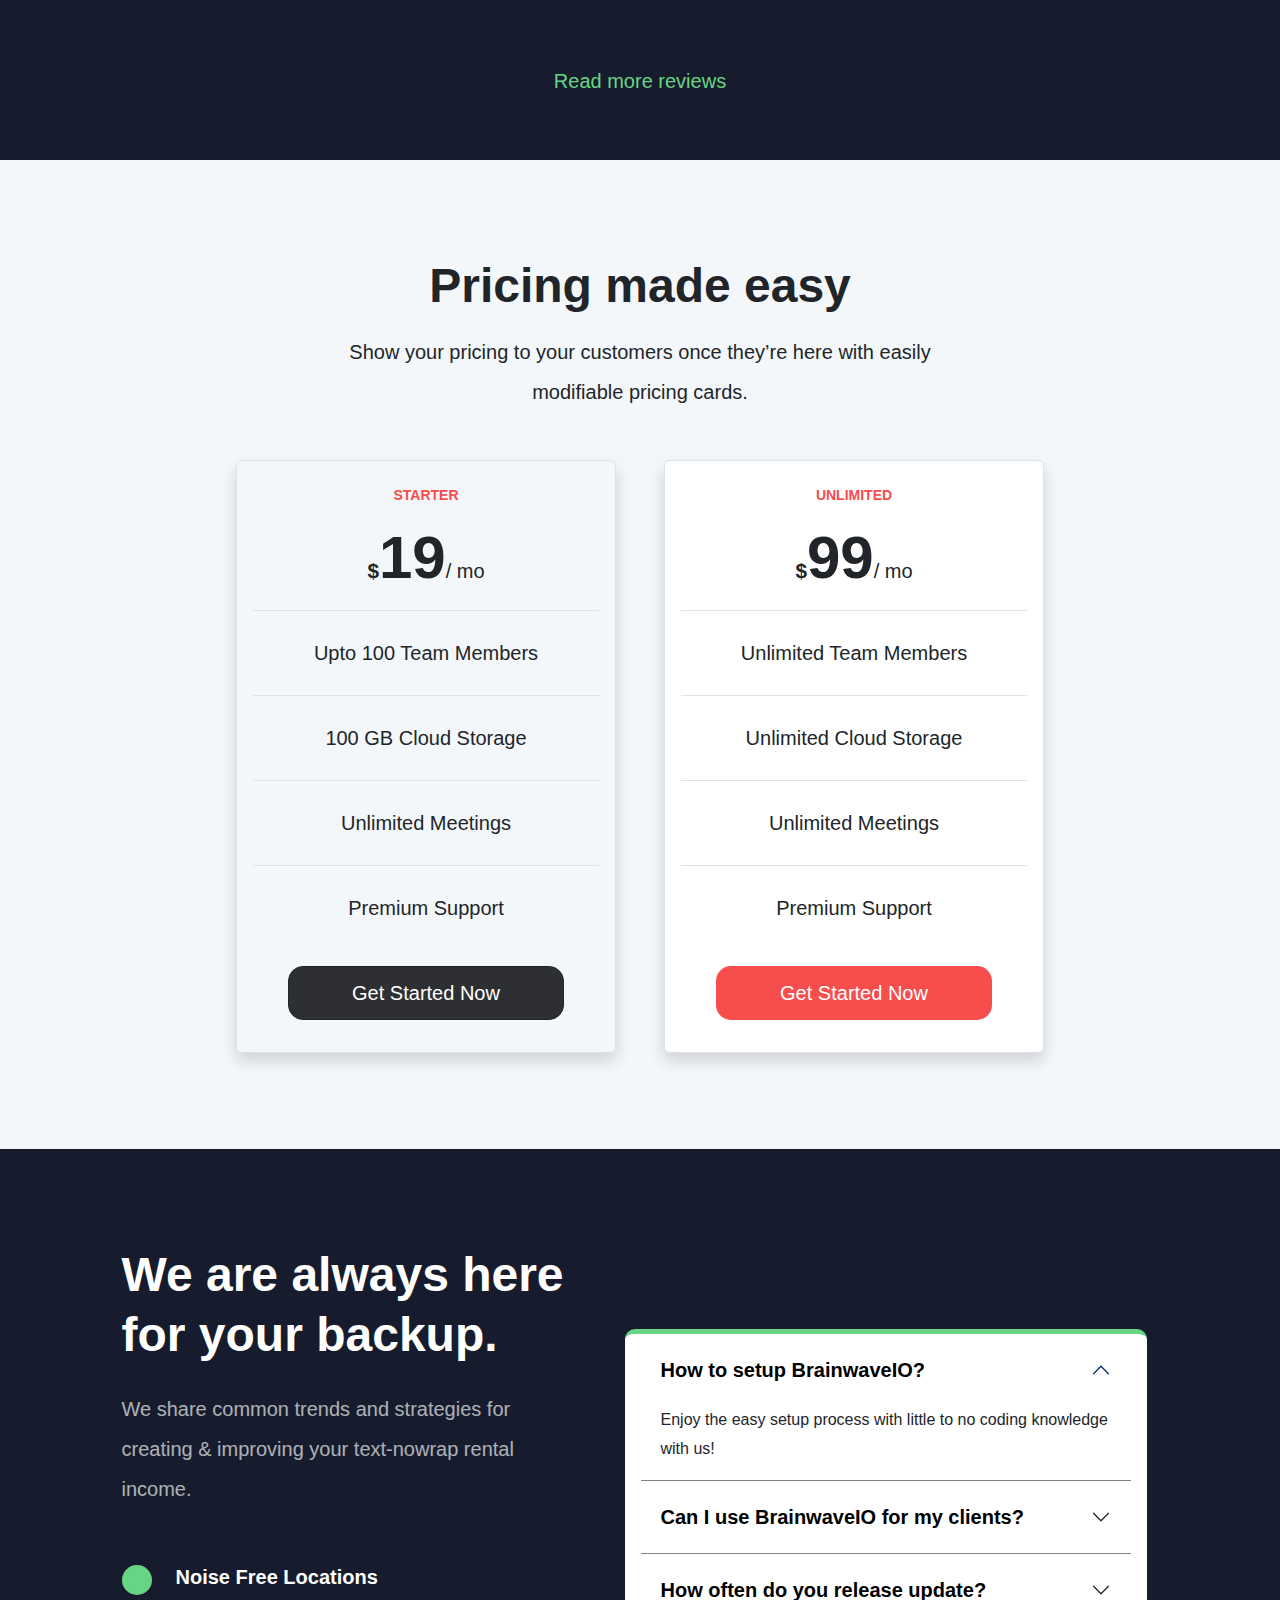
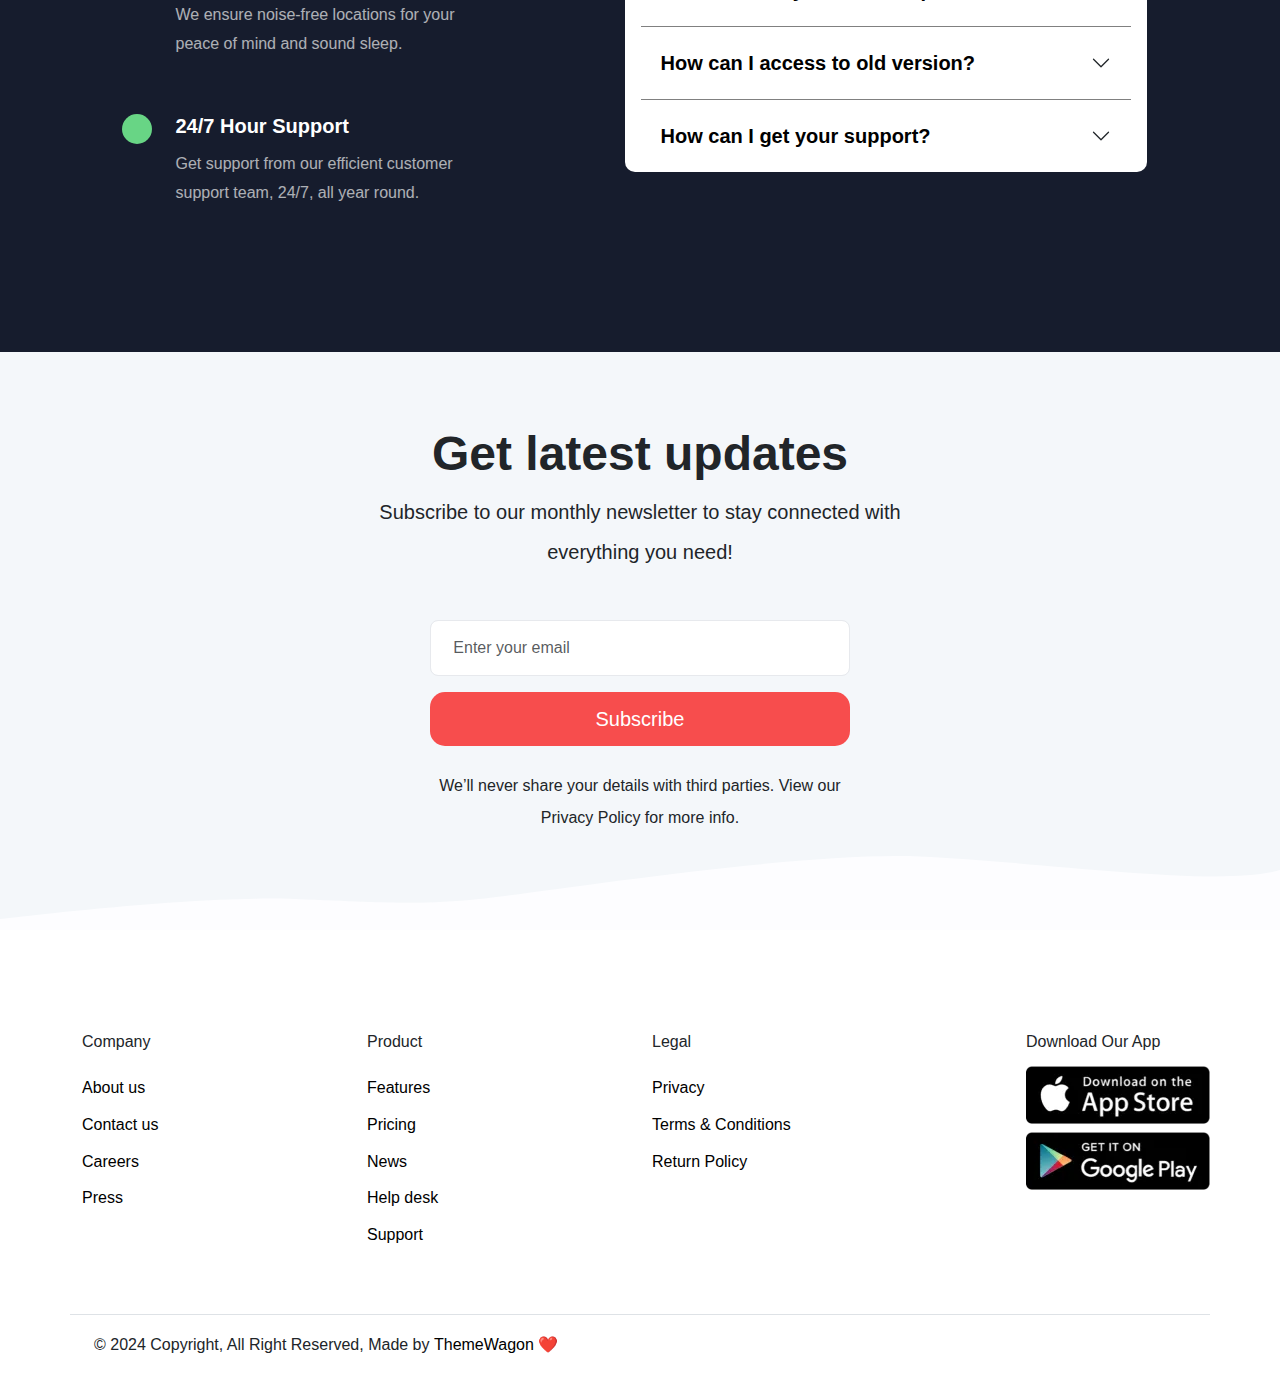
==== commit caff47df: "Fixed" ====
--- a/index.html
+++ b/index.html
@@ -6,10 +6,11 @@
     <meta name="viewport" content="width=device-width, initial-scale=1">
     <title>brainwaveio | Landing Page Template</title>
     <link rel="stylesheet" href="styles.css">
+
     <link rel="stylesheet" href="https://cdn.jsdelivr.net/npm/bootstrap-icons@1.11.3/font/bootstrap-icons.min.css">
     <link rel="stylesheet" href="https://unicons.iconscout.com/release/v4.0.8/css/line.css">
     <link rel="stylesheet" href="https://cdn.jsdelivr.net/npm/swiper@11/swiper-bundle.min.css" />
-
+    <link rel="icon" type="image/png" href="assets/logo.svg">
     <link href="https://cdn.jsdelivr.net/npm/bootstrap@5.3.3/dist/css/bootstrap.min.css" rel="stylesheet" integrity="sha384-QWTKZyjpPEjISv5WaRU9OFeRpok6YctnYmDr5pNlyT2bRjXh0JMhjY6hW+ALEwIH" crossorigin="anonymous">
 </head>
   <body>
@@ -54,12 +55,12 @@
             <div class="container mt-5 ">
                 <div class="row gy-4 gy-md-8 pt-10 pt-lg-8 align-items-center">
                     <div class="col-lg-6 text-center text-lg-start">
-                        <h1 class="fs-lg-1 text-white fw-bold mb-2 mt-3 mt-lg-0" style="font-size: 3.75rem;">
+                        <h1 class="text-white fw-bold mb-2 mt-3 mt-lg-0" style="font-size: 3.75rem;">
                             Manage your remote team work
                         </h1>
                        <p class="fs-5 text-white mb-3 mb-lg-4 lh-lg">With lots of unique blocks, you can easily build a page without coding. Build your next consultancy website within few minutes</p>
                         <div><button class="btn btn-custom text-white px-4  fw-bold py-3"> Explore more</button></div>
-                        <p class="mb-x1 text-white fs-10 button-text text-uppercase fw-bold lh-base text-300 mt-5">Download our app</p>
+                        <p class="text-white fs-7 button-text text-uppercase fw-bold lh-base text-300 mt-5">Download our app</p>
                         <div class="d-flex flex-wrap justify-content-center justify-content-lg-start gap-3 position-relative z-2">
                           <img class="img-fluid pointer" src="assets/App_Store.webp" alt="App Store">
                           <img class="img-fluid pointer"  src="assets/Play_Store.webp" alt="Google Play">
@@ -145,33 +146,29 @@
       </div>
     </section>
 
-    <section class="mb-5">
-      <div class="container">
-        <div class="timeline">
-            <div class="timeline-step">
-                <div class="circle">1</div>
-                <div class="title">Install App</div>
-                <div class="description">Start with adding team members to your channels.</div>
-            </div>
-            <div class="timeline-step">
-                <div class="circle">2</div>
-                <div class="title">Add Team Members</div>
-                <div class="description">Start with adding team members to your channels.</div>
-            </div>
-            <div class="timeline-step">
-                <div class="circle">3</div>
-                <div class="title">Start Rolling</div>
-                <div class="description">Start operating your business in a simpler way and grow!</div>
-            </div>
-        </div>
-    </div>
-    </section>
-
-
-
-
-
-    <section class="experience position-relative overflow-hidden" id="support">
+    <div class="container" id="support">
+      <div class="timeline">
+          <div class="timeline-step">
+              <div class="circle">1</div>
+              <div class="title">Install App</div>
+              <div class="description">Start with adding team members to your channels.</div>
+          </div>
+          <div class="timeline-step">
+              <div class="circle">2</div>
+              <div class="title">Add Team Members</div>
+              <div class="description">Start with adding team members to your channels.</div>
+          </div>
+          <div class="timeline-step">
+              <div class="circle">3</div>
+              <div class="title">Start Rolling</div>
+              <div class="description">Start operating your business in a simpler way and grow!</div>
+          </div>
+      </div>
+  </div>
+
+
+    <section class="experience position-relative overflow-hidden" >
+      
       <div class="position-absolute top-4 start-0 ">
         <div class="bg-white py-5 " style="width: 130%;"></div>
         <img class="wave"  src="assets/Wave_2.svg" style="width: 120%; height: 110%; " alt="">
@@ -506,12 +503,26 @@
     <a href="#" class="to-top text-center" aria-label="to-top"><i class="bi bi-chevron-up text-white"></i> </a>
 
 
-    <script src="https://code.jquery.com/jquery-3.5.1.slim.min.js"></script>
-    <script src="https://stackpath.bootstrapcdn.com/bootstrap/4.5.2/js/bootstrap.min.js"></script>
    
   <script src="https://cdn.jsdelivr.net/npm/bootstrap@5.3.3/dist/js/bootstrap.bundle.min.js" integrity="sha384-YvpcrYf0tY3lHB60NNkmXc5s9fDVZLESaAA55NDzOxhy9GkcIdslK1eN7N6jIeHz" crossorigin="anonymous"></script>
     <script src="https://cdn.jsdelivr.net/npm/swiper@11/swiper-bundle.min.js"></script>
     <script>
+
+      //navbar close on click
+      document.addEventListener("DOMContentLoaded", function() {
+    var navLinks = document.querySelectorAll('.navbar-nav>li>a');
+    var navCollapse = document.querySelector('.navbar-collapse');
+
+    navLinks.forEach(function(link) {
+        link.addEventListener('click', function() {
+            var bsCollapse = new bootstrap.Collapse(navCollapse, {
+                toggle: false
+            });
+            bsCollapse.hide();
+        });
+    });
+});
+      
        var nav = document.querySelector('nav');
 
       window.addEventListener('scroll', function() {
@@ -595,6 +606,7 @@
   slidesPerView: 1,
   direction: getDirection(),
   loop: true,
+  autoplay: true,
   spaceBetween: 20,
   navigation: {
     nextEl: '.swiper-button-next',
--- a/styles.css
+++ b/styles.css
@@ -5,6 +5,7 @@
   html {
     scroll-behavior: smooth;
     overflow-x: hidden !important;
+    scroll-padding-top: 50px !important;
     }
   ::selection {
     color: rgb(255, 255, 255) !important;
@@ -66,6 +67,7 @@
   font-size: 15px !important;
   border-radius: 50%;
   transition: .4s;
+  z-index: 1000 !important;
   }
   .to-top:hover{
     background-color: var(--button-bg) ;
@@ -135,7 +137,7 @@
   margin: 20px 0;
 }
 .btn{
-  order: 1; margin-left: auto; margin-right: 30px;
+  order: 1; margin-left: auto;
 }
 .btn-custom {
   background-color: var(--button-bg);
